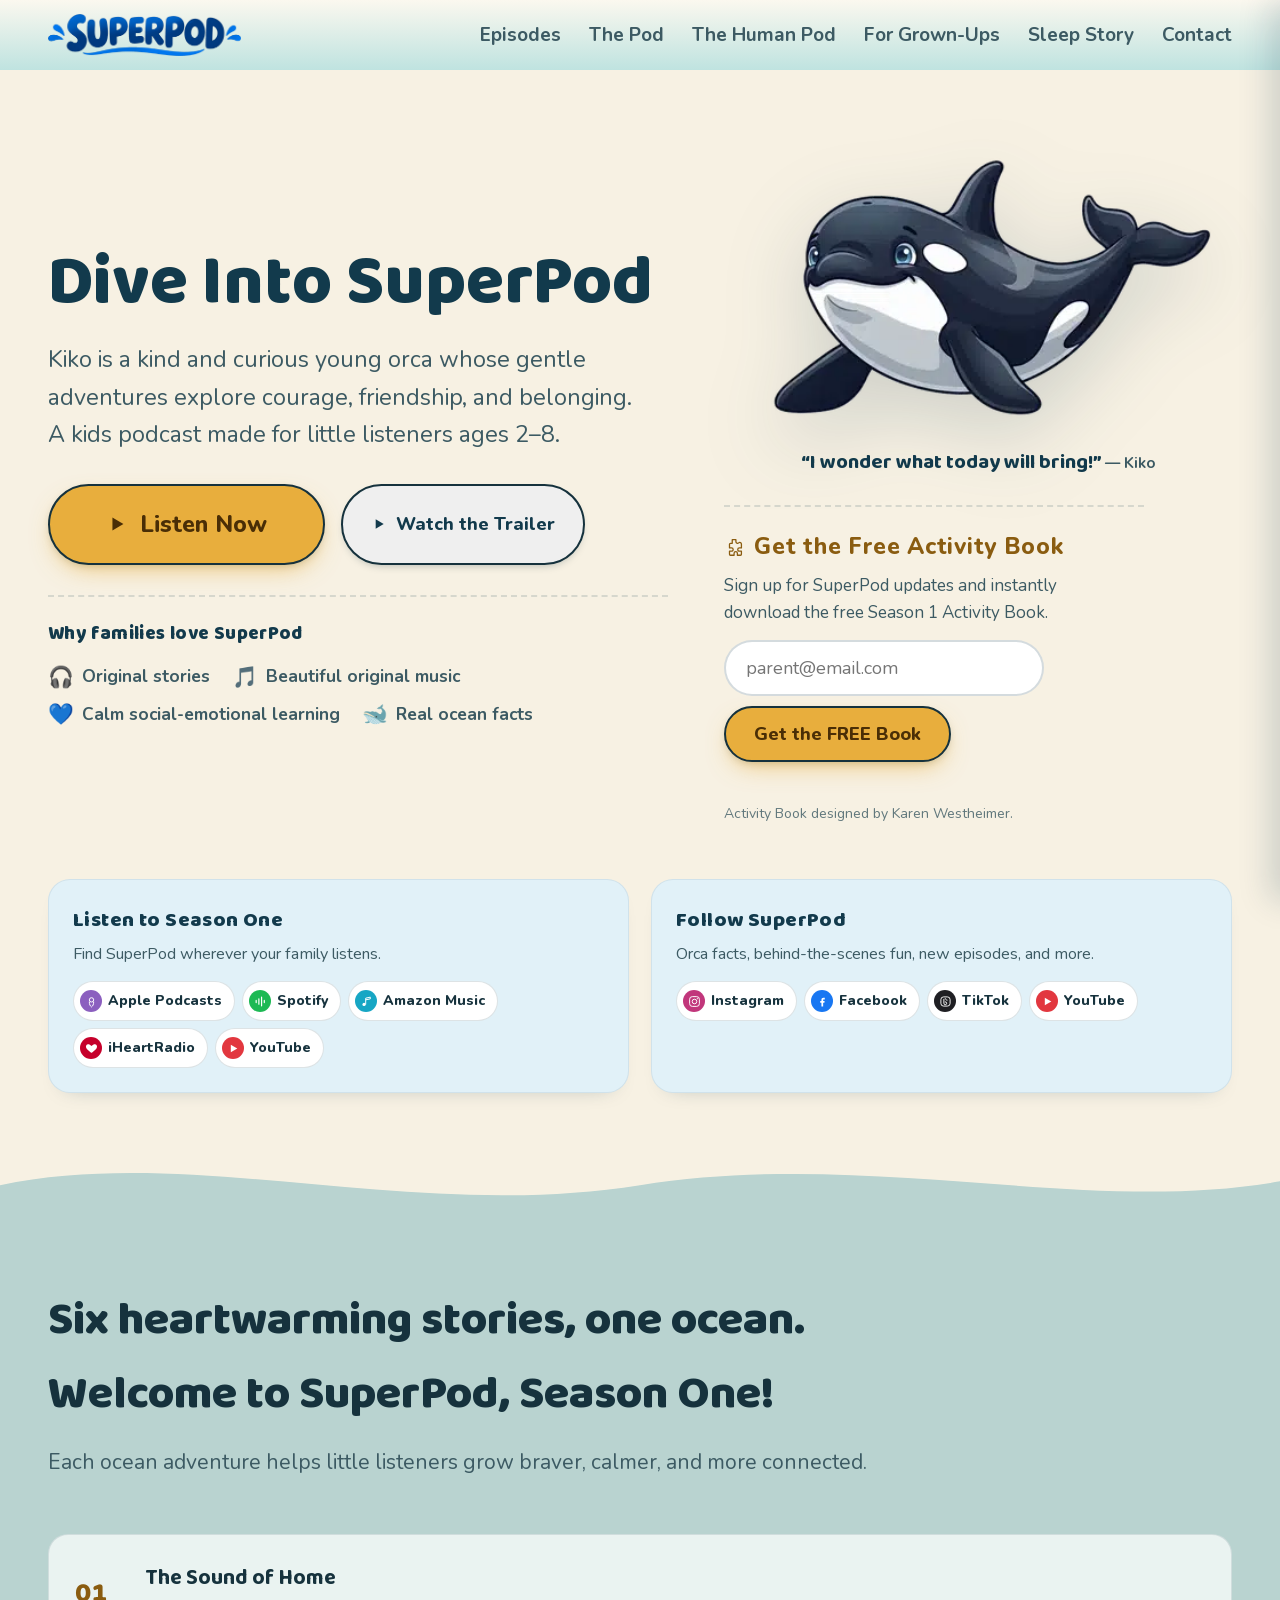
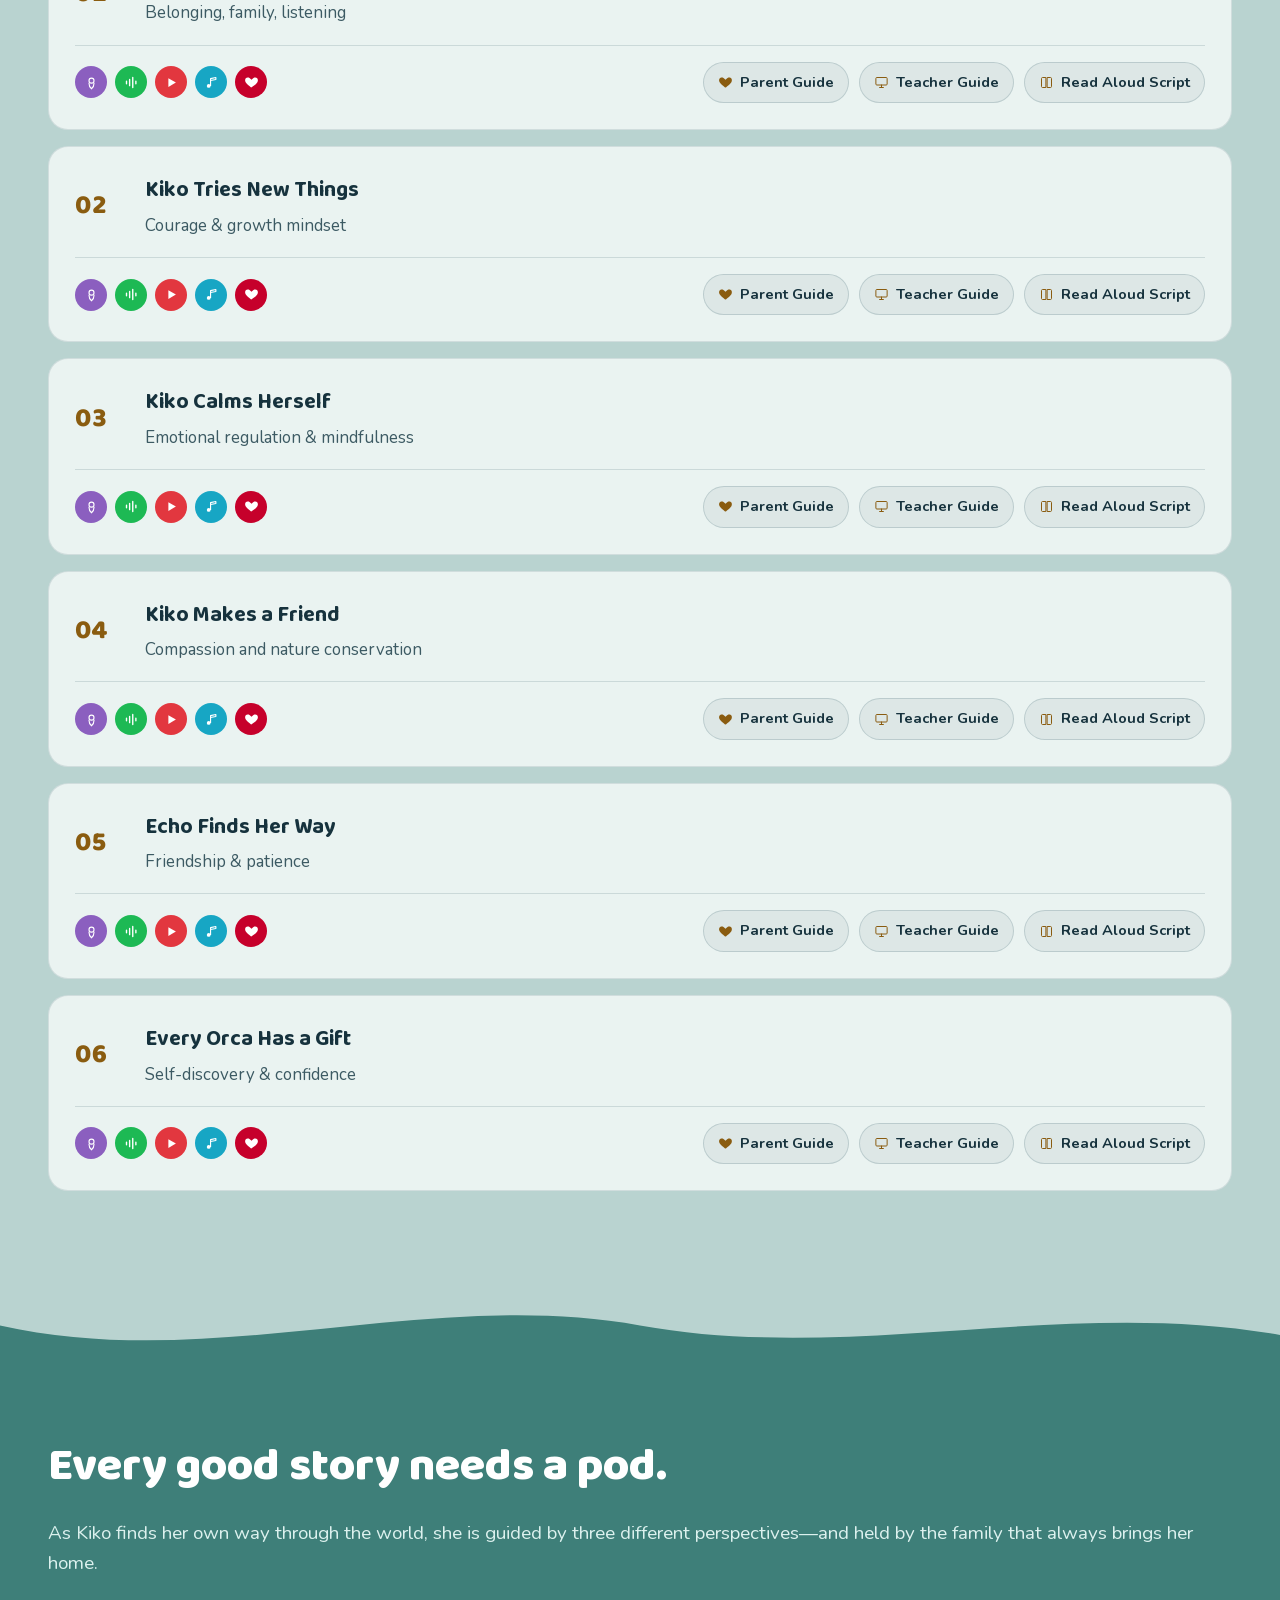
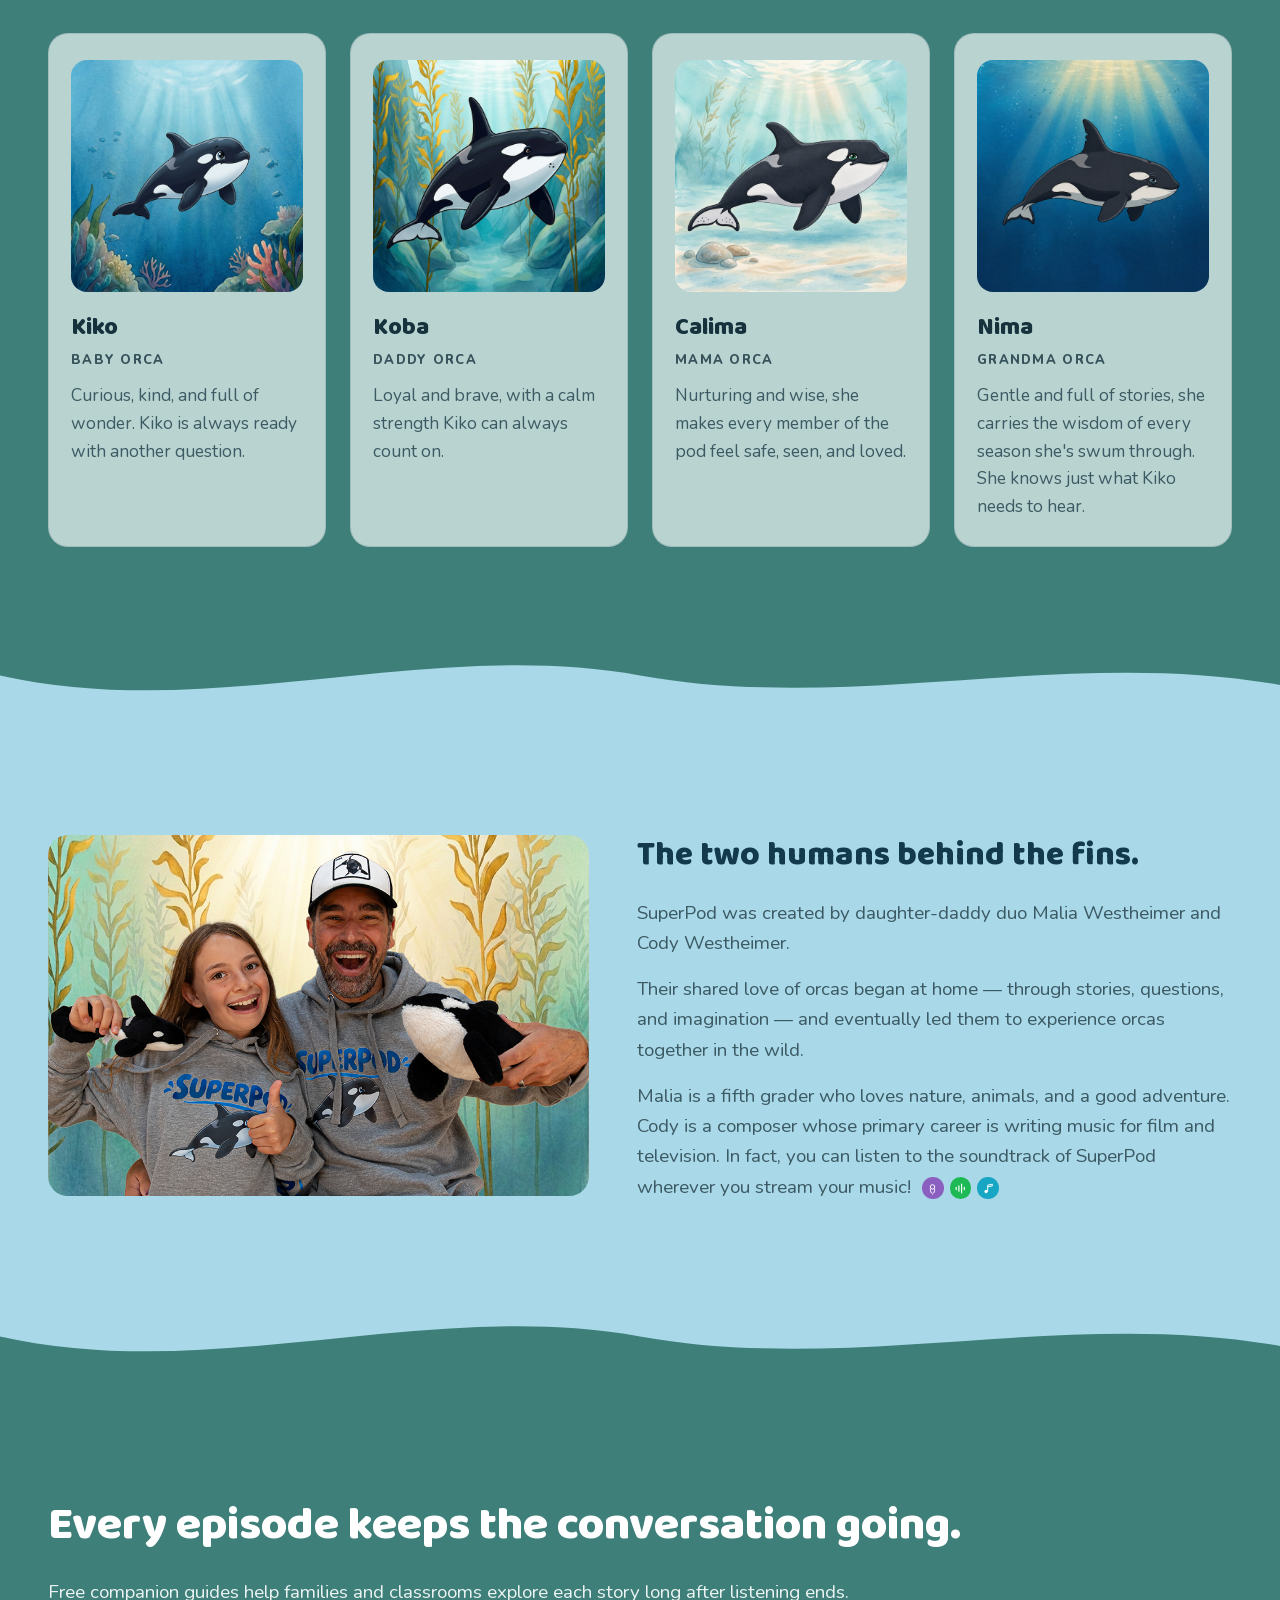
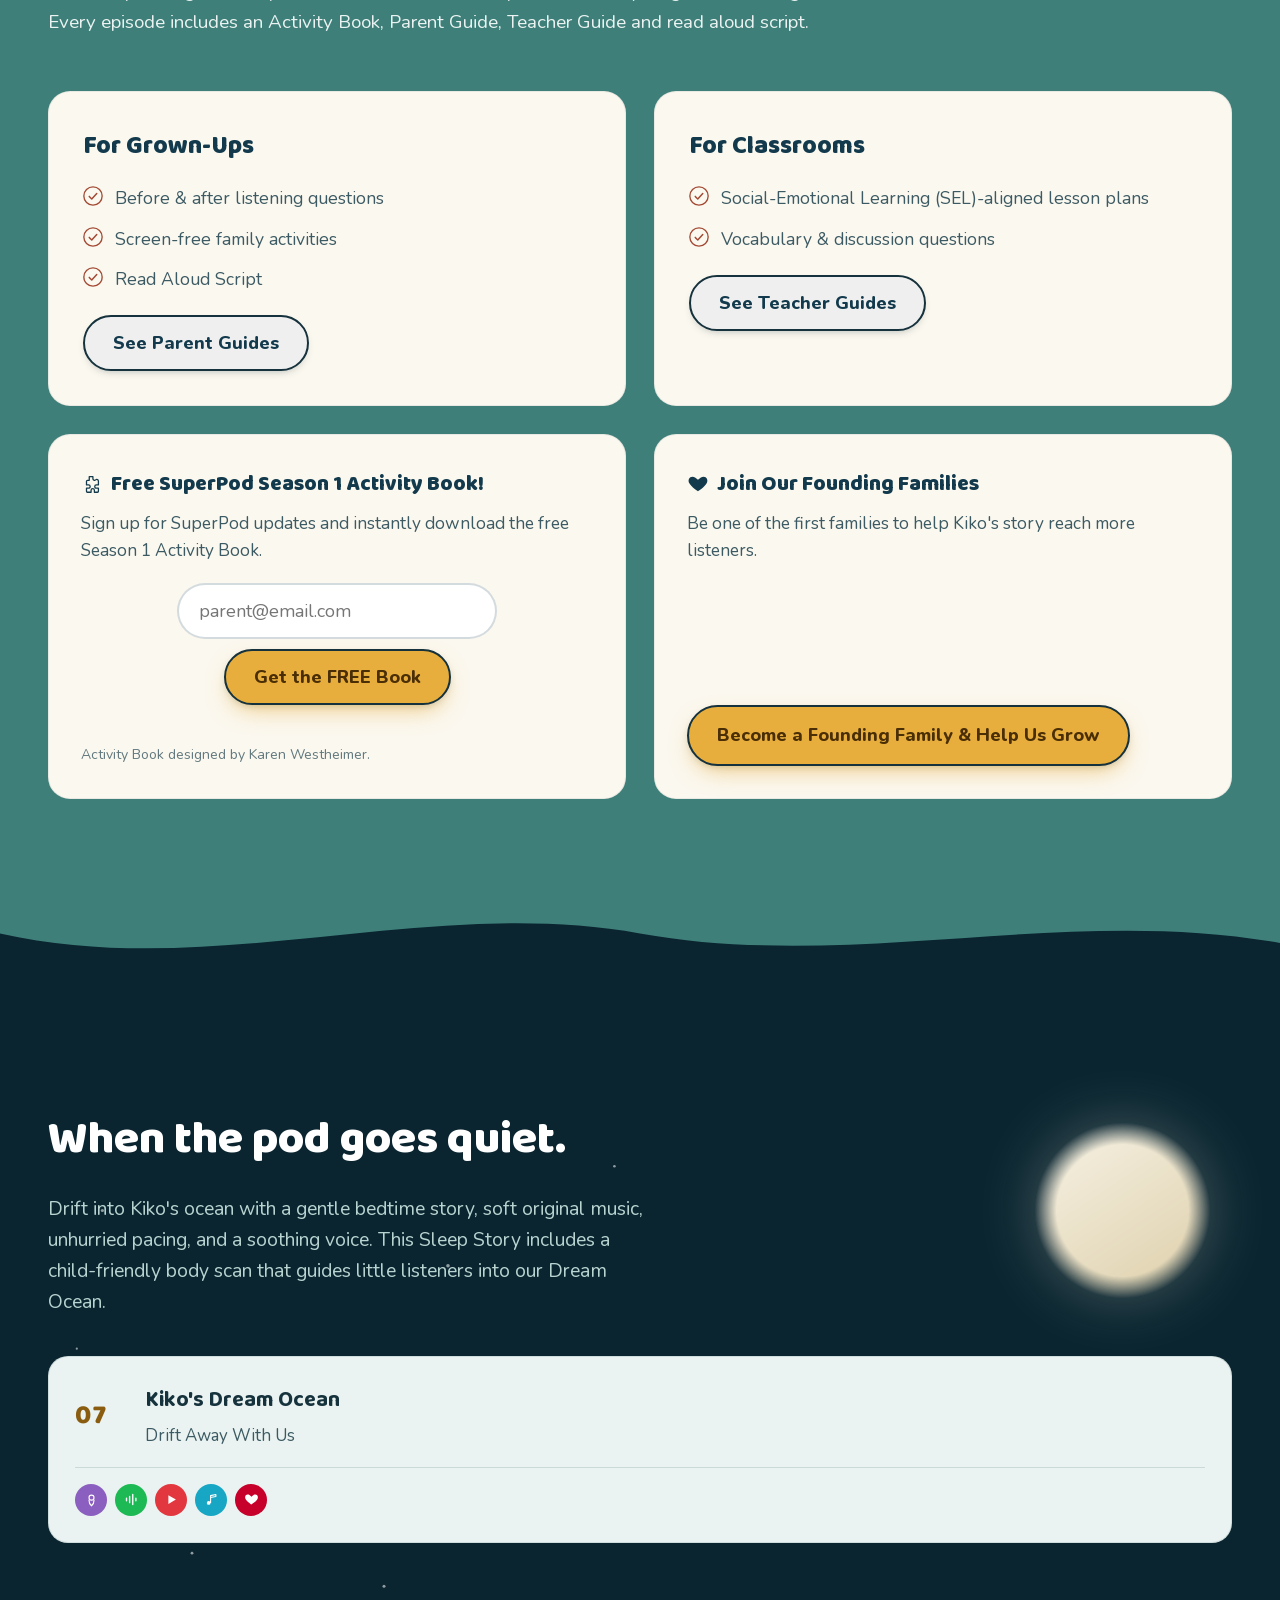
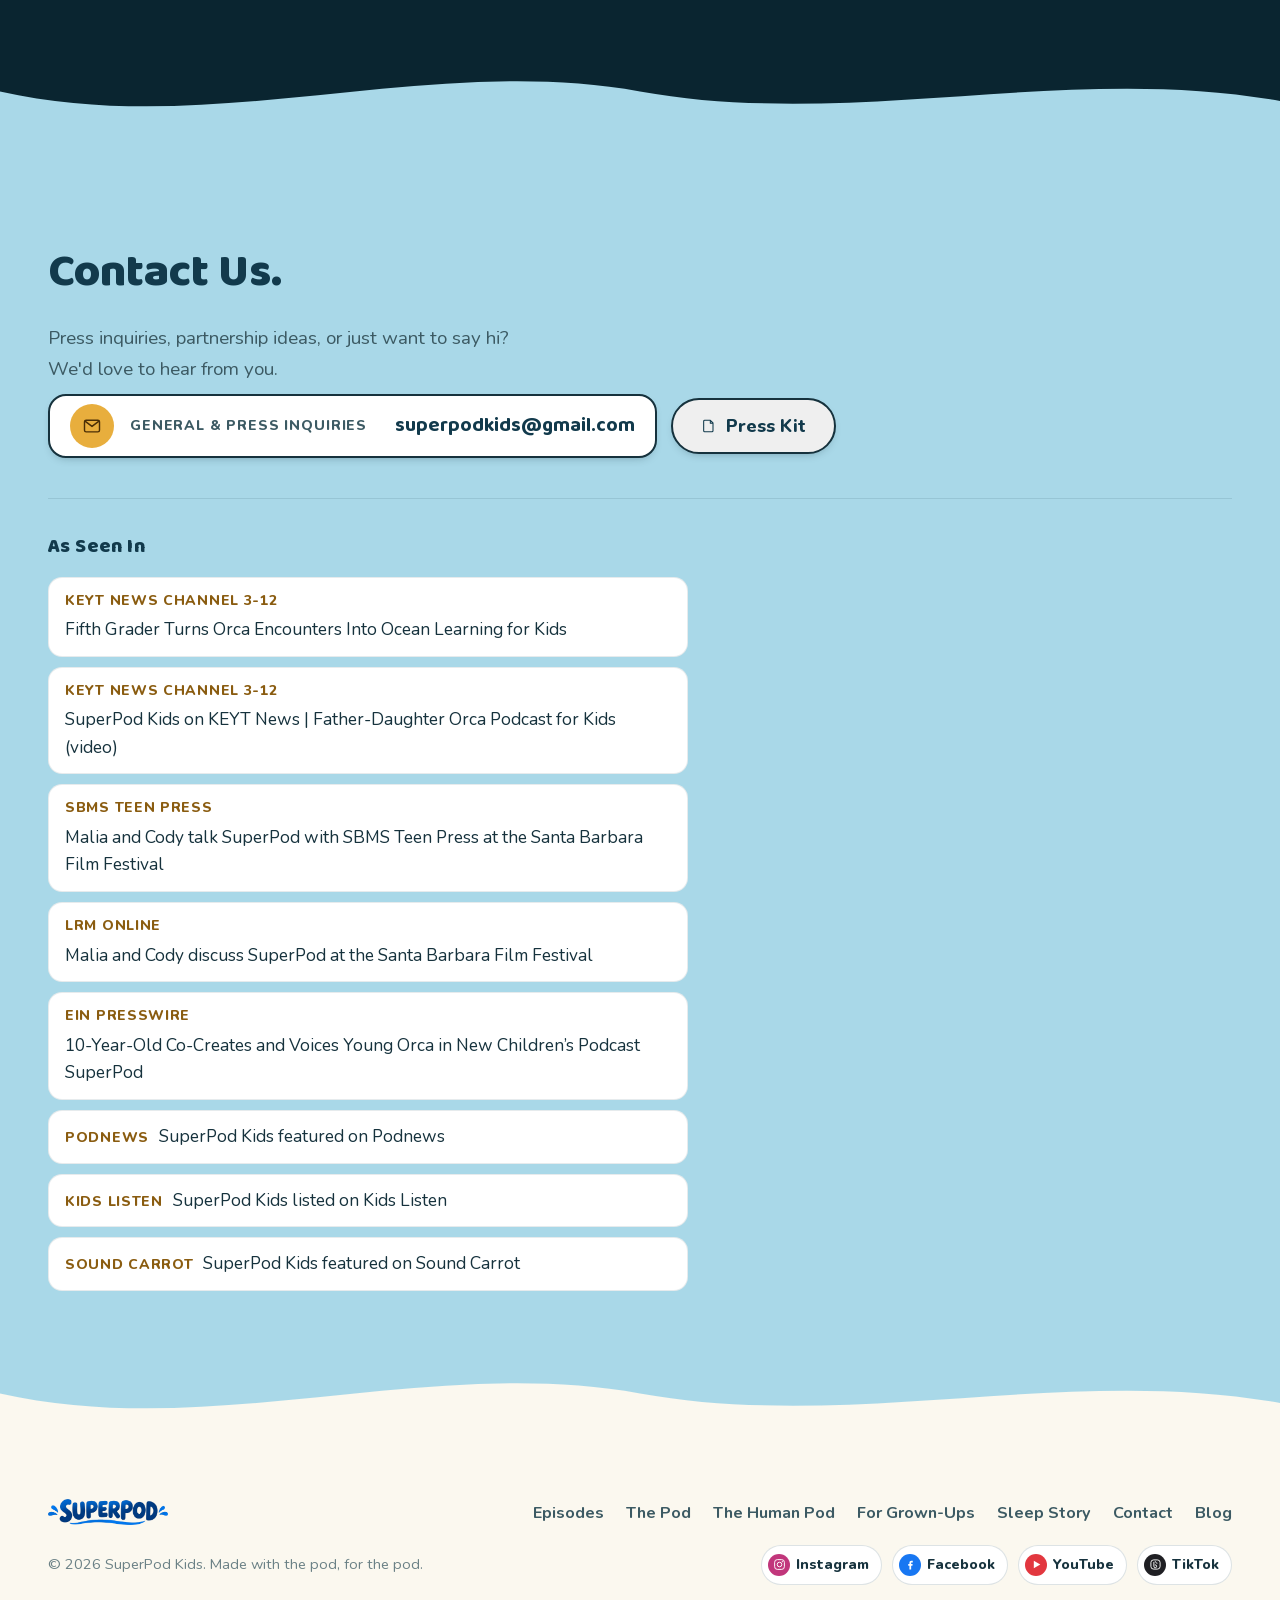
==== index.html @ cfce2b03 "Initial SuperPod website" ====
<!DOCTYPE html>
<html lang="en">
<head>
<!-- Google tag (gtag.js) -->
<script async src="https://www.googletagmanager.com/gtag/js?id=AW-18468530260"></script>
<script>
  window.dataLayer = window.dataLayer || [];
  function gtag(){dataLayer.push(arguments);}
  gtag('js', new Date());

  gtag('config', 'AW-18468530260');
</script>
<meta charset="UTF-8">
<meta name="viewport" content="width=device-width, initial-scale=1">
<title>SuperPod Kids: A Calm Orca Story Podcast for Kids</title>
<meta name="description" content="SuperPod Kids is a calm, curious kids podcast about Kiko the orca's ocean adventures in friendship and courage. Created by Malia and Cody Westheimer. Listen to Season One now.">
<link rel="canonical" href="https://superpodkids.com/">
<link rel="alternate" type="application/rss+xml" title="SuperPod Kids" href="https://rss.buzzsprout.com/2593605.rss">

<meta property="og:type" content="website">
<meta property="og:site_name" content="SuperPod Kids">
<meta property="og:title" content="SuperPod Kids: A Calm Orca Story Podcast for Kids">
<meta property="og:description" content="Join Kiko, a kind and curious young orca, on gentle story-time adventures about friendship, courage, and belonging. A kids podcast created by Malia and Cody Westheimer.">
<meta property="og:url" content="https://superpodkids.com/">
<meta property="og:image" content="https://superpodkids.com/assets/pod/hero-shot.png">
<meta property="og:image:width" content="1376">
<meta property="og:image:height" content="768">
<meta property="og:image:alt" content="Kiko the orca and her pod swimming together, from SuperPod Kids">

<meta name="twitter:card" content="summary_large_image">
<meta name="twitter:title" content="SuperPod Kids: A Calm Orca Story Podcast for Kids">
<meta name="twitter:description" content="Join Kiko, a kind and curious young orca, on gentle story-time adventures about friendship, courage, and belonging.">
<meta name="twitter:image" content="https://superpodkids.com/assets/pod/hero-shot.png">

<link rel="stylesheet" href="css/style.css">

<script type="application/ld+json">
{
  "@context": "https://schema.org",
  "@type": "PodcastSeries",
  "name": "SuperPod Kids",
  "url": "https://superpodkids.com/",
  "description": "SuperPod is a calm, curious story-time podcast for kids ages 2-8, following Kiko, a young orca, and her pod as they explore friendship, big feelings, and the wonders of the ocean.",
  "image": "https://superpodkids.com/assets/pod/hero-shot.png",
  "genre": ["Kids & Family", "Stories for Kids"],
  "inLanguage": "en",
  "webFeed": "https://rss.buzzsprout.com/2593605.rss",
  "author": [
    { "@type": "Person", "name": "Malia Westheimer" },
    { "@type": "Person", "name": "Cody Westheimer" }
  ],
  "publisher": {
    "@type": "Organization",
    "name": "SuperPod Kids",
    "url": "https://superpodkids.com/",
    "logo": "https://superpodkids.com/assets/brand/superpod-logo.png"
  },
  "sameAs": [
    "https://podcasts.apple.com/us/podcast/superpod-kids/id6798877660",
    "https://open.spotify.com/show/0342GcWwxsIphIWlOLMzD1",
    "https://music.amazon.com/podcasts/fcaa8967-5daf-4598-b0cb-c3a56c46f9f2/superpod-kids",
    "https://www.iheart.com/podcast/953-superpod-kids-340482207/",
    "https://www.youtube.com/@superpodkids",
    "https://www.instagram.com/superpodkids",
    "https://www.facebook.com/superpodkids",
    "https://www.tiktok.com/@superpodkids"
  ]
}
</script>
</head>
<body>

<svg width="0" height="0" style="position:absolute" aria-hidden="true">
  <defs>
    <symbol id="orca-mark" viewBox="0 0 64 64">
      <path d="M6 34c10 6 42 6 52 0-4 12-16 20-26 20S10 46 6 34Z" fill="currentColor"/>
      <path d="M30 8c3 8 3 16 0 22-6-2-10-8-9-15 .6-5 4.5-7.5 9-7Z" fill="currentColor"/>
    </symbol>
    <symbol id="check-shell" viewBox="0 0 24 24">
      <circle cx="12" cy="12" r="11" fill="none" stroke="currentColor" stroke-width="1.6"/>
      <path d="M7.5 12.5l3 3 6-6.5" fill="none" stroke="currentColor" stroke-width="1.8" stroke-linecap="round" stroke-linejoin="round"/>
    </symbol>
    <!-- platform glyphs are generic audio icons, not brand logos -->
    <symbol id="icon-podcast" viewBox="0 0 24 24">
      <circle cx="12" cy="9" r="4" fill="none" stroke="currentColor" stroke-width="1.8"/>
      <path d="M8 13c0 5 1.5 7 4 9 2.5-2 4-4 4-9" fill="none" stroke="currentColor" stroke-width="1.8" stroke-linecap="round"/>
    </symbol>
    <symbol id="icon-wave" viewBox="0 0 24 24">
      <path d="M4 14v-4M9 17v-10M14 20v-16M19 14v-4" fill="none" stroke="currentColor" stroke-width="2.2" stroke-linecap="round"/>
    </symbol>
    <symbol id="icon-play" viewBox="0 0 24 24">
      <path d="M7 5l12 7-12 7Z" fill="currentColor"/>
    </symbol>
    <symbol id="icon-note" viewBox="0 0 24 24">
      <circle cx="7.5" cy="17.5" r="3" fill="currentColor"/>
      <path d="M10.5 17.5V5.8L19 4v3.2l-8.5 1.7" fill="none" stroke="currentColor" stroke-width="1.8" stroke-linejoin="round"/>
    </symbol>
    <symbol id="icon-tiktok" viewBox="0 0 24 24">
      <rect x="3.5" y="3.5" width="17" height="17" rx="5" fill="none" stroke="currentColor" stroke-width="1.7"/>
      <path d="M9 8v7.2a2.6 2.6 0 1 0 2.6-2.6" fill="none" stroke="currentColor" stroke-width="1.7" stroke-linecap="round"/>
      <path d="M11.6 6.6c.3 1.7 1.6 2.9 3.2 3" fill="none" stroke="currentColor" stroke-width="1.7" stroke-linecap="round"/>
    </symbol>
    <symbol id="icon-heart" viewBox="0 0 24 24">
      <path d="M12 20s-7.2-4.6-9.6-9C.8 7.6 2.4 4 6 4c2 0 3.4 1 6 3.4C14.6 5 16 4 18 4c3.6 0 5.2 3.6 3.6 7-2.4 4.4-9.6 9-9.6 9Z" fill="currentColor"/>
    </symbol>
    <symbol id="icon-puzzle" viewBox="0 0 24 24">
      <path d="M9 4h4v2.2a1.8 1.8 0 0 0 3 1.3 1.8 1.8 0 0 1 3 1.3V13h-2.2a1.8 1.8 0 1 0 0 3.6H19v3.4a1 1 0 0 1-1 1h-3.4v-2.2a1.8 1.8 0 1 0-3.6 0V21H7a1 1 0 0 1-1-1v-3.4h2.2a1.8 1.8 0 1 0 0-3.6H6V9a1 1 0 0 1 1-1h2Z" fill="none" stroke="currentColor" stroke-width="1.4" stroke-linejoin="round"/>
    </symbol>
    <symbol id="icon-chalkboard" viewBox="0 0 24 24">
      <rect x="3" y="4" width="18" height="12" rx="1.5" fill="none" stroke="currentColor" stroke-width="1.6"/>
      <path d="M9 20h6M12 16v4" stroke="currentColor" stroke-width="1.6" stroke-linecap="round"/>
    </symbol>
    <symbol id="icon-chevron" viewBox="0 0 24 24">
      <path d="M6 9l6 6 6-6" fill="none" stroke="currentColor" stroke-width="2" stroke-linecap="round" stroke-linejoin="round"/>
    </symbol>
    <symbol id="icon-close" viewBox="0 0 24 24">
      <path d="M6 6l12 12M18 6L6 18" fill="none" stroke="currentColor" stroke-width="2.2" stroke-linecap="round"/>
    </symbol>
    <symbol id="icon-menu" viewBox="0 0 24 24">
      <path d="M4 7h16M4 12h16M4 17h16" fill="none" stroke="currentColor" stroke-width="2.2" stroke-linecap="round"/>
    </symbol>
    <symbol id="icon-pause" viewBox="0 0 24 24">
      <rect x="6" y="5" width="4" height="14" rx="1" fill="currentColor"/>
      <rect x="14" y="5" width="4" height="14" rx="1" fill="currentColor"/>
    </symbol>
    <!-- social glyphs are generic icons, not brand logo reproductions -->
    <symbol id="icon-instagram" viewBox="0 0 24 24">
      <rect x="3" y="3" width="18" height="18" rx="5" fill="none" stroke="currentColor" stroke-width="1.8"/>
      <circle cx="12" cy="12" r="4.2" fill="none" stroke="currentColor" stroke-width="1.8"/>
      <circle cx="17.2" cy="6.8" r="1.1" fill="currentColor"/>
    </symbol>
    <symbol id="icon-facebook" viewBox="0 0 24 24">
      <path d="M14 8.5h2.2V5.3h-2.4c-2.4 0-3.8 1.5-3.8 3.9v2.1H7.8v3.2H10V21h3.2v-6.5h2.3l.4-3.2h-2.7V9.4c0-.7.3-.9 1-.9Z" fill="currentColor"/>
    </symbol>
    <symbol id="icon-mail" viewBox="0 0 24 24">
      <rect x="3" y="5" width="18" height="14" rx="2" fill="none" stroke="currentColor" stroke-width="1.7"/>
      <path d="M4 6.5l8 6 8-6" fill="none" stroke="currentColor" stroke-width="1.7" stroke-linecap="round" stroke-linejoin="round"/>
    </symbol>
    <symbol id="icon-file" viewBox="0 0 24 24">
      <path d="M6 3.5h8l4 4V19a1.5 1.5 0 0 1-1.5 1.5h-11A1.5 1.5 0 0 1 4 19V5A1.5 1.5 0 0 1 6 3.5Z" fill="none" stroke="currentColor" stroke-width="1.6" stroke-linejoin="round"/>
      <path d="M14 3.5V8h4" fill="none" stroke="currentColor" stroke-width="1.6" stroke-linejoin="round"/>
    </symbol>
    <symbol id="icon-book" viewBox="0 0 24 24">
      <path d="M4 5.5C4 4.7 4.7 4 5.5 4H11v16H5.5c-.8 0-1.5-.7-1.5-1.5Z" fill="none" stroke="currentColor" stroke-width="1.6" stroke-linejoin="round"/>
      <path d="M20 5.5c0-.8-.7-1.5-1.5-1.5H13v16h5.5c.8 0 1.5-.7 1.5-1.5Z" fill="none" stroke="currentColor" stroke-width="1.6" stroke-linejoin="round"/>
    </symbol>
  </defs>
</svg>

<header class="nav" id="siteNav">
  <a class="nav-brand" href="#top">
    <img class="nav-logo" src="assets/brand/superpod-logo.png" alt="SuperPod">
  </a>
  <ul class="nav-links">
    <li><a href="#episodes">Episodes</a></li>
    <li><a href="#pod">The Pod</a></li>
    <li><a href="#humans">The Human Pod</a></li>
    <li><a href="#grownups">For Grown-Ups</a></li>
    <li><a href="#sleep">Sleep Story</a></li>
    <li><a href="#press">Contact</a></li>
  </ul>
  <button type="button" class="nav-toggle" id="navToggle" aria-label="Open menu" aria-expanded="false" aria-controls="mobileMenu">
    <svg viewBox="0 0 24 24"><use href="#icon-menu"/></svg>
  </button>
</header>

<div class="mobile-menu-backdrop" id="mobileMenuBackdrop"></div>
<div class="mobile-menu" id="mobileMenu" aria-hidden="true">
  <button type="button" class="mobile-menu-close" id="mobileMenuClose" aria-label="Close menu">
    <svg viewBox="0 0 24 24"><use href="#icon-close"/></svg>
  </button>
  <nav class="mobile-menu-links">
    <a href="#episodes">Episodes</a>
    <a href="#pod">The Pod</a>
    <a href="#humans">The Human Pod</a>
    <a href="#grownups">For Grown-Ups</a>
    <a href="#sleep">Sleep Story</a>
    <a href="#press">Contact</a>
  </nav>
</div>

<main id="top">
  <!-- ============ HERO ============ -->
  <section class="hero">
    <div class="wrap hero-inner">
      <div class="hero-copy">
        <h1>Dive Into SuperPod</h1>
        <p class="lede">Kiko is a kind and curious young orca whose gentle adventures explore courage, friendship, and belonging. <br>A kids podcast made for little listeners ages 2&ndash;8.</p>
        <div class="hero-ctas">
          <a class="btn btn-primary btn-listen" href="#ep-1" data-play-ep1>
            <svg class="btn-icon" viewBox="0 0 24 24" aria-hidden="true"><use href="#icon-play"/></svg>
            Listen Now
          </a>
          <button type="button" class="btn btn-outline-dark" data-open-trailer data-yt-id="o3b01J_x1_M">
            <svg class="btn-icon" viewBox="0 0 24 24"><use href="#icon-play"/></svg>
            Watch the Trailer
          </button>
        </div>

        <div class="hero-features">
          <h2 class="hero-features-title">Why families love SuperPod</h2>
          <ul class="hero-features-list">
            <li><span class="hero-feature-icon" aria-hidden="true">&#127911;</span>Original stories</li>
            <li><span class="hero-feature-icon" aria-hidden="true">&#127925;</span>Beautiful original music</li>
            <li><span class="hero-feature-icon" aria-hidden="true">&#128153;</span>Calm social-emotional learning</li>
            <li><span class="hero-feature-icon" aria-hidden="true">&#128011;</span>Real ocean facts</li>
          </ul>
        </div>
      </div>
      <div class="hero-art">
        <img
          src="assets/young-orca-loop-transparent-small.webp"
          alt="Kiko the young orca"
          class="kiko-animation"
        />
        <p class="hero-quote">&ldquo;I wonder what today will bring!&rdquo; <span>&mdash; Kiko</span></p>

        <div class="hero-signup">
          <p class="hero-signup-label"><svg class="hero-signup-icon" viewBox="0 0 24 24" aria-hidden="true"><use href="#icon-puzzle"/></svg>Get the Free Activity Book</p>
          <p class="hero-signup-sub">Sign up for SuperPod updates and instantly download the free Season 1 Activity Book.</p>
          <form class="signup-form" id="kitSignupForm" data-download-url="downloads/SuperPod-Season-1-Activity-Book.pdf" data-download-name="SuperPod Season 1 Activity Book.pdf">
            <label for="email-hero" style="position:absolute;width:1px;height:1px;overflow:hidden;clip:rect(0 0 0 0);">Email address</label>
            <input id="email-hero" name="email" type="email" placeholder="parent@email.com" required>
            <button class="btn btn-primary" type="submit">Get the FREE Book</button>
          </form>
          <p class="signup-status" aria-live="polite"></p>
          <p class="signup-credit">Activity Book designed by Karen Westheimer.</p>
        </div>
      </div>
    </div>

    <div class="wrap hero-listen-follow" id="listen">
      <div class="listen-follow-grid">
        <div class="listen-card reveal">
          <h2 class="listen-card-title">Listen to Season One</h2>
          <p class="listen-card-sub">Find SuperPod wherever your family listens.</p>
          <div class="platform-panel">
            <a class="platform-badge" href="https://podcasts.apple.com/us/podcast/superpod-kids/id6798877660" target="_blank" rel="noopener noreferrer" style="--pf:var(--pf-apple)" aria-label="Listen to SuperPod on Apple Podcasts (opens in a new tab)">
              <span class="pf-icon"><svg viewBox="0 0 24 24" aria-hidden="true"><use href="#icon-podcast"/></svg></span>
              Apple Podcasts
            </a>
            <a class="platform-badge" href="https://open.spotify.com/show/0342GcWwxsIphIWlOLMzD1" target="_blank" rel="noopener noreferrer" style="--pf:var(--pf-spotify)" aria-label="Listen to SuperPod on Spotify (opens in a new tab)">
              <span class="pf-icon"><svg viewBox="0 0 24 24" aria-hidden="true"><use href="#icon-wave"/></svg></span>
              Spotify
            </a>
            <a class="platform-badge" href="https://music.amazon.com/podcasts/fcaa8967-5daf-4598-b0cb-c3a56c46f9f2/superpod-kids" target="_blank" rel="noopener noreferrer" style="--pf:var(--pf-amazon)" aria-label="Listen to SuperPod on Amazon Music (opens in a new tab)">
              <span class="pf-icon"><svg viewBox="0 0 24 24" aria-hidden="true"><use href="#icon-note"/></svg></span>
              Amazon Music
            </a>
            <a class="platform-badge" href="https://www.iheart.com/podcast/953-superpod-kids-340482207/" target="_blank" rel="noopener noreferrer" style="--pf:var(--pf-iheart)" aria-label="Listen to SuperPod on iHeartRadio (opens in a new tab)">
              <span class="pf-icon"><svg viewBox="0 0 24 24" aria-hidden="true"><use href="#icon-heart"/></svg></span>
              iHeartRadio
            </a>
            <a class="platform-badge" href="https://www.youtube.com/@superpodkids" target="_blank" rel="noopener noreferrer" style="--pf:var(--pf-youtube)" aria-label="Listen to SuperPod episodes on YouTube (opens in a new tab)">
              <span class="pf-icon"><svg viewBox="0 0 24 24" aria-hidden="true"><use href="#icon-play"/></svg></span>
              YouTube
            </a>
          </div>
        </div>

        <div class="listen-card reveal">
          <h2 class="listen-card-title">Follow SuperPod</h2>
          <p class="listen-card-sub">Orca facts, behind-the-scenes fun, new episodes, and more.</p>
          <div class="platform-panel">
            <a class="platform-badge" href="https://www.instagram.com/superpodkids" target="_blank" rel="noopener noreferrer" style="--pf:var(--soc-instagram)" aria-label="Follow SuperPod on Instagram (opens in a new tab)">
              <span class="pf-icon"><svg viewBox="0 0 24 24" aria-hidden="true"><use href="#icon-instagram"/></svg></span>
              Instagram
            </a>
            <a class="platform-badge" href="https://www.facebook.com/superpodkids" target="_blank" rel="noopener noreferrer" style="--pf:var(--soc-facebook)" aria-label="Follow SuperPod on Facebook (opens in a new tab)">
              <span class="pf-icon"><svg viewBox="0 0 24 24" aria-hidden="true"><use href="#icon-facebook"/></svg></span>
              Facebook
            </a>
            <a class="platform-badge" href="https://www.tiktok.com/@superpodkids" target="_blank" rel="noopener noreferrer" style="--pf:var(--soc-tiktok)" aria-label="Follow SuperPod on TikTok (opens in a new tab)">
              <span class="pf-icon"><svg viewBox="0 0 24 24" aria-hidden="true"><use href="#icon-tiktok"/></svg></span>
              TikTok
            </a>
            <a class="platform-badge" href="https://www.youtube.com/@superpodkids" target="_blank" rel="noopener noreferrer" style="--pf:var(--soc-youtube)" aria-label="Watch SuperPod on YouTube (opens in a new tab)">
              <span class="pf-icon"><svg viewBox="0 0 24 24" aria-hidden="true"><use href="#icon-play"/></svg></span>
              YouTube
            </a>
          </div>
        </div>
      </div>
    </div>

    <div class="wave-divider">
      <svg viewBox="0 0 1440 100" preserveAspectRatio="none">
        <path d="M0,46 C220,4 460,84 720,46 C980,8 1220,78 1440,42 L1440,100 L0,100 Z" fill="#B9D3D0"/>
      </svg>
    </div>
  </section>

  <!-- ============ SEASON ONE ============ -->
  <section class="band-season" id="episodes">
    <div class="wrap">
      <div class="band-head reveal">
        <h2>Six heartwarming stories, one ocean. Welcome to SuperPod, Season One!</h2>
        <p class="band-sub">Each ocean adventure helps little listeners grow braver, calmer, and more connected.</p>
      </div>
      <div class="ep-list">
        <article class="ep-card reveal" id="ep-1">
          <div class="ep-head">
            <span class="ep-num">01</span>
            <div><div class="ep-title">The Sound of Home</div><div class="ep-theme">Belonging, family, listening</div></div>
          </div>

          <div class="ep-player ep-player-embed">
            <!-- When adding embeds for episodes 2-6, use this same pattern:
                 https://www.buzzsprout.com/2593605/episodes/{EPISODE_ID}.js
                 (podcast id 2593605 stays the same, only the episode id
                 changes) - each episode's ID is in its Buzzsprout URL, e.g.
                 buzzsprout.com/2593605/episodes/19708795-the-sound-of-home.
                 Give each one a unique container id (buzzsprout-player-2,
                 -3, etc.), or duplicate ids will break every player after
                 the first. Do NOT use the bare .../2593605.js form - that's
                 the podcast-wide widget and lists recent episodes together. -->
            <div id='buzzsprout-player-19708795'></div><script type='text/javascript' charset='utf-8' src='https://www.buzzsprout.com/2593605/episodes/19708795.js?container_id=buzzsprout-player-19708795&player=small'></script>
          </div>

          <div class="ep-actions">
            <div class="ep-listen-row">
              <div class="ep-listen-panel">
                <div class="ep-platforms">
                <a class="pf-btn" style="--pf:var(--pf-apple)" href="https://podcasts.apple.com/us/podcast/superpod-kids/id6798877660" target="_blank" rel="noopener noreferrer" title="Apple Podcasts" aria-label="Listen to this episode on Apple Podcasts (opens in a new tab)"><svg viewBox="0 0 24 24"><use href="#icon-podcast"/></svg></a>
                <a class="pf-btn" style="--pf:var(--pf-spotify)" href="https://open.spotify.com/show/0342GcWwxsIphIWlOLMzD1" target="_blank" rel="noopener noreferrer" title="Spotify" aria-label="Listen to this episode on Spotify (opens in a new tab)"><svg viewBox="0 0 24 24"><use href="#icon-wave"/></svg></a>
                <a class="pf-btn" style="--pf:var(--pf-youtube)" href="https://www.youtube.com/@superpodkids" target="_blank" rel="noopener noreferrer" title="YouTube" aria-label="Listen to this episode on YouTube (opens in a new tab)"><svg viewBox="0 0 24 24"><use href="#icon-play"/></svg></a>
                <a class="pf-btn" style="--pf:var(--pf-amazon)" href="https://music.amazon.com/podcasts/fcaa8967-5daf-4598-b0cb-c3a56c46f9f2/superpod-kids" target="_blank" rel="noopener noreferrer" title="Amazon Music" aria-label="Listen to this episode on Amazon Music (opens in a new tab)"><svg viewBox="0 0 24 24"><use href="#icon-note"/></svg></a>
                <a class="pf-btn" style="--pf:var(--pf-iheart)" href="https://www.iheart.com/podcast/953-superpod-kids-340482207/" target="_blank" rel="noopener noreferrer" title="iHeartRadio" aria-label="Listen to this episode on iHeartRadio (opens in a new tab)"><svg viewBox="0 0 24 24"><use href="#icon-heart"/></svg></a>
                </div>
                <div class="ep-resources-panel">
                <a class="res-pill" href="downloads/S1E1/SuperPod S1E1 Parent Guide.pdf"><svg viewBox="0 0 24 24"><use href="#icon-heart"/></svg>Parent Guide</a>
                <a class="res-pill" href="downloads/S1E1/SuperPod S1E1 Teacher Guide.pdf"><svg viewBox="0 0 24 24"><use href="#icon-chalkboard"/></svg>Teacher Guide</a>
                <a class="res-pill" href="downloads/S1E1/SuperPod S1E1 Read Aloud.pdf"><svg viewBox="0 0 24 24"><use href="#icon-book"/></svg>Read Aloud Script</a>
                </div>
              </div>
            </div>
          </div>
        </article>

        <article class="ep-card reveal" id="ep-2">
          <div class="ep-head">
            <span class="ep-num">02</span>
            <div><div class="ep-title">Kiko Tries New Things</div><div class="ep-theme">Courage &amp; growth mindset</div></div>
          </div>

          <div class="ep-player ep-player-embed">
            <div id='buzzsprout-player-19708494'></div><script type='text/javascript' charset='utf-8' src='https://www.buzzsprout.com/2593605/episodes/19708494.js?container_id=buzzsprout-player-19708494&player=small'></script>
          </div>

          <div class="ep-actions">
            <div class="ep-listen-row">
              <div class="ep-listen-panel">
                <div class="ep-platforms">
                <a class="pf-btn" style="--pf:var(--pf-apple)" href="https://podcasts.apple.com/us/podcast/superpod-kids/id6798877660" target="_blank" rel="noopener noreferrer" title="Apple Podcasts" aria-label="Listen to this episode on Apple Podcasts (opens in a new tab)"><svg viewBox="0 0 24 24"><use href="#icon-podcast"/></svg></a>
                <a class="pf-btn" style="--pf:var(--pf-spotify)" href="https://open.spotify.com/show/0342GcWwxsIphIWlOLMzD1" target="_blank" rel="noopener noreferrer" title="Spotify" aria-label="Listen to this episode on Spotify (opens in a new tab)"><svg viewBox="0 0 24 24"><use href="#icon-wave"/></svg></a>
                <a class="pf-btn" style="--pf:var(--pf-youtube)" href="https://www.youtube.com/@superpodkids" target="_blank" rel="noopener noreferrer" title="YouTube" aria-label="Listen to this episode on YouTube (opens in a new tab)"><svg viewBox="0 0 24 24"><use href="#icon-play"/></svg></a>
                <a class="pf-btn" style="--pf:var(--pf-amazon)" href="https://music.amazon.com/podcasts/fcaa8967-5daf-4598-b0cb-c3a56c46f9f2/superpod-kids" target="_blank" rel="noopener noreferrer" title="Amazon Music" aria-label="Listen to this episode on Amazon Music (opens in a new tab)"><svg viewBox="0 0 24 24"><use href="#icon-note"/></svg></a>
                <a class="pf-btn" style="--pf:var(--pf-iheart)" href="https://www.iheart.com/podcast/953-superpod-kids-340482207/" target="_blank" rel="noopener noreferrer" title="iHeartRadio" aria-label="Listen to this episode on iHeartRadio (opens in a new tab)"><svg viewBox="0 0 24 24"><use href="#icon-heart"/></svg></a>
                </div>
                <div class="ep-resources-panel">
                <a class="res-pill" href="downloads/S1E2/SuperPod S1E2 Parent Guide.pdf"><svg viewBox="0 0 24 24"><use href="#icon-heart"/></svg>Parent Guide</a>
                <a class="res-pill" href="downloads/S1E2/SuperPod S1E2 Teacher Guide.pdf"><svg viewBox="0 0 24 24"><use href="#icon-chalkboard"/></svg>Teacher Guide</a>
                <a class="res-pill" href="downloads/S1E2/SuperPod S1E2 Read Aloud.pdf"><svg viewBox="0 0 24 24"><use href="#icon-book"/></svg>Read Aloud Script</a>
                </div>
              </div>
            </div>
          </div>
        </article>

        <article class="ep-card reveal" id="ep-3">
          <div class="ep-head">
            <span class="ep-num">03</span>
            <div><div class="ep-title">Kiko Calms Herself</div><div class="ep-theme">Emotional regulation &amp; mindfulness</div></div>
          </div>

          <div class="ep-player ep-player-embed">
            <div id='buzzsprout-player-19707497'></div><script type='text/javascript' charset='utf-8' src='https://www.buzzsprout.com/2593605/episodes/19707497.js?container_id=buzzsprout-player-19707497&player=small'></script>
          </div>

          <div class="ep-actions">
            <div class="ep-listen-row">
              <div class="ep-listen-panel">
                <div class="ep-platforms">
                <a class="pf-btn" style="--pf:var(--pf-apple)" href="https://podcasts.apple.com/us/podcast/superpod-kids/id6798877660" target="_blank" rel="noopener noreferrer" title="Apple Podcasts" aria-label="Listen to this episode on Apple Podcasts (opens in a new tab)"><svg viewBox="0 0 24 24"><use href="#icon-podcast"/></svg></a>
                <a class="pf-btn" style="--pf:var(--pf-spotify)" href="https://open.spotify.com/show/0342GcWwxsIphIWlOLMzD1" target="_blank" rel="noopener noreferrer" title="Spotify" aria-label="Listen to this episode on Spotify (opens in a new tab)"><svg viewBox="0 0 24 24"><use href="#icon-wave"/></svg></a>
                <a class="pf-btn" style="--pf:var(--pf-youtube)" href="https://www.youtube.com/@superpodkids" target="_blank" rel="noopener noreferrer" title="YouTube" aria-label="Listen to this episode on YouTube (opens in a new tab)"><svg viewBox="0 0 24 24"><use href="#icon-play"/></svg></a>
                <a class="pf-btn" style="--pf:var(--pf-amazon)" href="https://music.amazon.com/podcasts/fcaa8967-5daf-4598-b0cb-c3a56c46f9f2/superpod-kids" target="_blank" rel="noopener noreferrer" title="Amazon Music" aria-label="Listen to this episode on Amazon Music (opens in a new tab)"><svg viewBox="0 0 24 24"><use href="#icon-note"/></svg></a>
                <a class="pf-btn" style="--pf:var(--pf-iheart)" href="https://www.iheart.com/podcast/953-superpod-kids-340482207/" target="_blank" rel="noopener noreferrer" title="iHeartRadio" aria-label="Listen to this episode on iHeartRadio (opens in a new tab)"><svg viewBox="0 0 24 24"><use href="#icon-heart"/></svg></a>
                </div>
                <div class="ep-resources-panel">
                <a class="res-pill" href="downloads/S1E3/SuperPod S1E3 Parent Guide.pdf"><svg viewBox="0 0 24 24"><use href="#icon-heart"/></svg>Parent Guide</a>
                <a class="res-pill" href="downloads/S1E3/SuperPod S1E3 Teacher Guide.pdf"><svg viewBox="0 0 24 24"><use href="#icon-chalkboard"/></svg>Teacher Guide</a>
                <a class="res-pill" href="downloads/S1E3/SuperPod S1E3 Read Aloud.pdf"><svg viewBox="0 0 24 24"><use href="#icon-book"/></svg>Read Aloud Script</a>
                </div>
              </div>
            </div>
          </div>
        </article>

        <article class="ep-card reveal" id="ep-4">
          <div class="ep-head">
            <span class="ep-num">04</span>
            <div><div class="ep-title">Kiko Makes a Friend</div><div class="ep-theme">Compassion and nature conservation</div></div>
          </div>

          <div class="ep-player ep-player-embed">
            <div id='buzzsprout-player-19708555'></div><script type='text/javascript' charset='utf-8' src='https://www.buzzsprout.com/2593605/episodes/19708555.js?container_id=buzzsprout-player-19708555&player=small'></script>
          </div>

          <div class="ep-actions">
            <div class="ep-listen-row">
              <div class="ep-listen-panel">
                <div class="ep-platforms">
                <a class="pf-btn" style="--pf:var(--pf-apple)" href="https://podcasts.apple.com/us/podcast/superpod-kids/id6798877660" target="_blank" rel="noopener noreferrer" title="Apple Podcasts" aria-label="Listen to this episode on Apple Podcasts (opens in a new tab)"><svg viewBox="0 0 24 24"><use href="#icon-podcast"/></svg></a>
                <a class="pf-btn" style="--pf:var(--pf-spotify)" href="https://open.spotify.com/show/0342GcWwxsIphIWlOLMzD1" target="_blank" rel="noopener noreferrer" title="Spotify" aria-label="Listen to this episode on Spotify (opens in a new tab)"><svg viewBox="0 0 24 24"><use href="#icon-wave"/></svg></a>
                <a class="pf-btn" style="--pf:var(--pf-youtube)" href="https://www.youtube.com/@superpodkids" target="_blank" rel="noopener noreferrer" title="YouTube" aria-label="Listen to this episode on YouTube (opens in a new tab)"><svg viewBox="0 0 24 24"><use href="#icon-play"/></svg></a>
                <a class="pf-btn" style="--pf:var(--pf-amazon)" href="https://music.amazon.com/podcasts/fcaa8967-5daf-4598-b0cb-c3a56c46f9f2/superpod-kids" target="_blank" rel="noopener noreferrer" title="Amazon Music" aria-label="Listen to this episode on Amazon Music (opens in a new tab)"><svg viewBox="0 0 24 24"><use href="#icon-note"/></svg></a>
                <a class="pf-btn" style="--pf:var(--pf-iheart)" href="https://www.iheart.com/podcast/953-superpod-kids-340482207/" target="_blank" rel="noopener noreferrer" title="iHeartRadio" aria-label="Listen to this episode on iHeartRadio (opens in a new tab)"><svg viewBox="0 0 24 24"><use href="#icon-heart"/></svg></a>
                </div>
                <div class="ep-resources-panel">
                <a class="res-pill" href="downloads/S1E4/SuperPod S1E4 Parent Guide.pdf"><svg viewBox="0 0 24 24"><use href="#icon-heart"/></svg>Parent Guide</a>
                <a class="res-pill" href="downloads/S1E4/SuperPod S1E4 Teacher Guide.pdf"><svg viewBox="0 0 24 24"><use href="#icon-chalkboard"/></svg>Teacher Guide</a>
                <a class="res-pill" href="downloads/S1E4/SuperPod S1E4 Read Aloud.pdf"><svg viewBox="0 0 24 24"><use href="#icon-book"/></svg>Read Aloud Script</a>
                </div>
              </div>
            </div>
          </div>
        </article>

        <article class="ep-card reveal" id="ep-5">
          <div class="ep-head">
            <span class="ep-num">05</span>
            <div><div class="ep-title">Echo Finds Her Way</div><div class="ep-theme">Friendship &amp; patience</div></div>
          </div>

          <div class="ep-player ep-player-embed">
            <div id='buzzsprout-player-19708556'></div><script type='text/javascript' charset='utf-8' src='https://www.buzzsprout.com/2593605/episodes/19708556.js?container_id=buzzsprout-player-19708556&player=small'></script>
          </div>

          <div class="ep-actions">
            <div class="ep-listen-row">
              <div class="ep-listen-panel">
                <div class="ep-platforms">
                <a class="pf-btn" style="--pf:var(--pf-apple)" href="https://podcasts.apple.com/us/podcast/superpod-kids/id6798877660" target="_blank" rel="noopener noreferrer" title="Apple Podcasts" aria-label="Listen to this episode on Apple Podcasts (opens in a new tab)"><svg viewBox="0 0 24 24"><use href="#icon-podcast"/></svg></a>
                <a class="pf-btn" style="--pf:var(--pf-spotify)" href="https://open.spotify.com/show/0342GcWwxsIphIWlOLMzD1" target="_blank" rel="noopener noreferrer" title="Spotify" aria-label="Listen to this episode on Spotify (opens in a new tab)"><svg viewBox="0 0 24 24"><use href="#icon-wave"/></svg></a>
                <a class="pf-btn" style="--pf:var(--pf-youtube)" href="https://www.youtube.com/@superpodkids" target="_blank" rel="noopener noreferrer" title="YouTube" aria-label="Listen to this episode on YouTube (opens in a new tab)"><svg viewBox="0 0 24 24"><use href="#icon-play"/></svg></a>
                <a class="pf-btn" style="--pf:var(--pf-amazon)" href="https://music.amazon.com/podcasts/fcaa8967-5daf-4598-b0cb-c3a56c46f9f2/superpod-kids" target="_blank" rel="noopener noreferrer" title="Amazon Music" aria-label="Listen to this episode on Amazon Music (opens in a new tab)"><svg viewBox="0 0 24 24"><use href="#icon-note"/></svg></a>
                <a class="pf-btn" style="--pf:var(--pf-iheart)" href="https://www.iheart.com/podcast/953-superpod-kids-340482207/" target="_blank" rel="noopener noreferrer" title="iHeartRadio" aria-label="Listen to this episode on iHeartRadio (opens in a new tab)"><svg viewBox="0 0 24 24"><use href="#icon-heart"/></svg></a>
                </div>
                <div class="ep-resources-panel">
                <a class="res-pill" href="downloads/S1E5/SuperPod S1E5 Parent Guide.pdf"><svg viewBox="0 0 24 24"><use href="#icon-heart"/></svg>Parent Guide</a>
                <a class="res-pill" href="downloads/S1E5/SuperPod S1E5 Teacher Guide.pdf"><svg viewBox="0 0 24 24"><use href="#icon-chalkboard"/></svg>Teacher Guide</a>
                <a class="res-pill" href="downloads/S1E5/SuperPod S1E5 Read Aloud.pdf"><svg viewBox="0 0 24 24"><use href="#icon-book"/></svg>Read Aloud Script</a>
                </div>
              </div>
            </div>
          </div>
        </article>

        <article class="ep-card reveal" id="ep-6">
          <div class="ep-head">
            <span class="ep-num">06</span>
            <div><div class="ep-title">Every Orca Has a Gift</div><div class="ep-theme">Self-discovery &amp; confidence</div></div>
          </div>

          <div class="ep-player ep-player-embed">
            <div id='buzzsprout-player-19708557'></div><script type='text/javascript' charset='utf-8' src='https://www.buzzsprout.com/2593605/episodes/19708557.js?container_id=buzzsprout-player-19708557&player=small'></script>
          </div>

          <div class="ep-actions">
            <div class="ep-listen-row">
              <div class="ep-listen-panel">
                <div class="ep-platforms">
                <a class="pf-btn" style="--pf:var(--pf-apple)" href="https://podcasts.apple.com/us/podcast/superpod-kids/id6798877660" target="_blank" rel="noopener noreferrer" title="Apple Podcasts" aria-label="Listen to this episode on Apple Podcasts (opens in a new tab)"><svg viewBox="0 0 24 24"><use href="#icon-podcast"/></svg></a>
                <a class="pf-btn" style="--pf:var(--pf-spotify)" href="https://open.spotify.com/show/0342GcWwxsIphIWlOLMzD1" target="_blank" rel="noopener noreferrer" title="Spotify" aria-label="Listen to this episode on Spotify (opens in a new tab)"><svg viewBox="0 0 24 24"><use href="#icon-wave"/></svg></a>
                <a class="pf-btn" style="--pf:var(--pf-youtube)" href="https://www.youtube.com/@superpodkids" target="_blank" rel="noopener noreferrer" title="YouTube" aria-label="Listen to this episode on YouTube (opens in a new tab)"><svg viewBox="0 0 24 24"><use href="#icon-play"/></svg></a>
                <a class="pf-btn" style="--pf:var(--pf-amazon)" href="https://music.amazon.com/podcasts/fcaa8967-5daf-4598-b0cb-c3a56c46f9f2/superpod-kids" target="_blank" rel="noopener noreferrer" title="Amazon Music" aria-label="Listen to this episode on Amazon Music (opens in a new tab)"><svg viewBox="0 0 24 24"><use href="#icon-note"/></svg></a>
                <a class="pf-btn" style="--pf:var(--pf-iheart)" href="https://www.iheart.com/podcast/953-superpod-kids-340482207/" target="_blank" rel="noopener noreferrer" title="iHeartRadio" aria-label="Listen to this episode on iHeartRadio (opens in a new tab)"><svg viewBox="0 0 24 24"><use href="#icon-heart"/></svg></a>
                </div>
                <div class="ep-resources-panel">
                <a class="res-pill" href="downloads/S1E6/SuperPod S1E6 Parent Guide.pdf"><svg viewBox="0 0 24 24"><use href="#icon-heart"/></svg>Parent Guide</a>
                <a class="res-pill" href="downloads/S1E6/SuperPod S1E6 Teacher Guide.pdf"><svg viewBox="0 0 24 24"><use href="#icon-chalkboard"/></svg>Teacher Guide</a>
                <a class="res-pill" href="downloads/S1E6/SuperPod S1E6 Read Aloud.pdf"><svg viewBox="0 0 24 24"><use href="#icon-book"/></svg>Read Aloud Script</a>
                </div>
              </div>
            </div>
          </div>
        </article>
      </div>
    </div>
    <div class="wave-divider">
      <svg viewBox="0 0 1440 100" preserveAspectRatio="none">
        <path d="M0,40 C240,90 480,0 720,40 C960,80 1200,10 1440,50 L1440,100 L0,100 Z" fill="#3E7F79"/>
      </svg>
    </div>
  </section>

  <!-- ============ MEET THE POD ============ -->
  <section class="band-pod" id="pod">
    <div class="wrap">
      <div class="band-head reveal">
        <h2>Every good story needs a pod.</h2>
        <p class="band-sub">As Kiko finds her own way through the world, she is guided by three different perspectives&mdash;and held by the family that always brings her home.</p>
      </div>
      <div class="pod-grid">
        <article class="pod-card reveal" style="color:#F7DFA8">
          <div class="pod-photo"><img src="assets/pod/kiko.png" alt="Kiko"></div>
          <h3>Kiko</h3>
          <p class="pod-role">Baby Orca</p>
          <p class="trait">Curious, kind, and full of wonder. Kiko is always ready with another question.</p>
        </article>
        <article class="pod-card reveal" style="color:#BFE3E0">
          <div class="pod-photo"><img src="assets/pod/koba.png" alt="Koba"></div>
          <h3>Koba</h3>
          <p class="pod-role">Daddy Orca</p>
          <p class="trait">Loyal and brave, with a calm strength Kiko can always count on.</p>
        </article>
        <article class="pod-card reveal" style="color:#F6B7A5">
          <div class="pod-photo"><img src="assets/pod/calima.png" alt="Calima"></div>
          <h3>Calima</h3>
          <p class="pod-role">Mama Orca</p>
          <p class="trait">Nurturing and wise, she makes every member of the pod feel safe, seen, and loved.</p>
        </article>
        <article class="pod-card reveal" style="color:#E4D9C4">
          <div class="pod-photo"><img src="assets/pod/nima.png" alt="Nima"></div>
          <h3>Nima</h3>
          <p class="pod-role">Grandma Orca</p>
          <p class="trait">Gentle and full of stories, she carries the wisdom of every season she's swum through. She knows just what Kiko needs to hear.</p>
        </article>
      </div>
    </div>
    <div class="wave-divider">
      <svg viewBox="0 0 1440 100" preserveAspectRatio="none">
        <path d="M0,40 C240,90 480,0 720,40 C960,80 1200,10 1440,50 L1440,100 L0,100 Z" fill="#A9D8E8"/>
      </svg>
    </div>
  </section>

  <!-- ============ THE HUMAN POD ============ -->
  <section class="band-humans" id="humans">
    <div class="wrap humans-inner">
      <div class="humans-photo reveal">
        <img src="assets/pod/cody-and-malia.png" alt="Cody and Malia">
      </div>
      <div class="humans-copy reveal">
        <h2>The two humans behind the fins.</h2>
        <p class="lede">SuperPod was created by daughter-daddy duo Malia Westheimer and Cody Westheimer.</p>
        <p class="lede">Their shared love of orcas began at home &mdash; through stories, questions, and imagination &mdash; and eventually led them to experience orcas together in the wild.</p>
        <p class="lede">Malia is a fifth grader who loves nature, animals, and a good adventure. Cody is a composer whose primary career is writing music for film and television. In fact, you can listen to the soundtrack of SuperPod wherever you stream your music!
          <span class="soundtrack-links">
            <a href="#" class="soundtrack-icon" style="--pf:var(--pf-apple)" title="Apple Music (link coming soon)" aria-label="Listen to the SuperPod soundtrack on Apple Music (link coming soon)"><svg viewBox="0 0 24 24" aria-hidden="true"><use href="#icon-podcast"/></svg></a>
            <a href="#" class="soundtrack-icon" style="--pf:var(--pf-spotify)" title="Spotify (link coming soon)" aria-label="Listen to the SuperPod soundtrack on Spotify (link coming soon)"><svg viewBox="0 0 24 24" aria-hidden="true"><use href="#icon-wave"/></svg></a>
            <a href="#" class="soundtrack-icon" style="--pf:var(--pf-amazon)" title="Amazon Music (link coming soon)" aria-label="Listen to the SuperPod soundtrack on Amazon Music (link coming soon)"><svg viewBox="0 0 24 24" aria-hidden="true"><use href="#icon-note"/></svg></a>
          </span>
        </p>
      </div>
    </div>
    <div class="wave-divider">
      <svg viewBox="0 0 1440 100" preserveAspectRatio="none">
        <path d="M0,40 C240,90 480,0 720,40 C960,80 1200,10 1440,50 L1440,100 L0,100 Z" fill="#3E7F79"/>
      </svg>
    </div>
  </section>

  <!-- ============ FOR GROWN-UPS ============ -->
  <section class="band-grownups" id="grownups">
    <div class="wrap">
      <div class="band-head reveal">
        <h2>Every episode keeps the conversation going.</h2>
        <p class="band-sub">Free companion guides help families and classrooms explore each story long after listening ends. <br>Every episode includes an Activity Book, Parent Guide, Teacher Guide and read aloud script.</p>
      </div>
      <div class="gu-grid">
        <div class="gu-card reveal">
          <h3>For Grown-Ups</h3>
          <ul>
            <li><svg viewBox="0 0 24 24"><use href="#check-shell"/></svg>Before &amp; after listening questions</li>
            <li><svg viewBox="0 0 24 24"><use href="#check-shell"/></svg>Screen-free family activities</li>
            <li><svg viewBox="0 0 24 24"><use href="#check-shell"/></svg>Read Aloud Script</li>
          </ul>
          <button type="button" class="btn btn-outline-dark" data-open-guides="parent">See Parent Guides</button>
        </div>
        <div class="gu-card reveal">
          <h3>For Classrooms</h3>
          <ul>
            <li><svg viewBox="0 0 24 24"><use href="#check-shell"/></svg>Social-Emotional Learning (SEL)-aligned lesson plans</li>
            <li><svg viewBox="0 0 24 24"><use href="#check-shell"/></svg>Vocabulary &amp; discussion questions</li>
          </ul>
          <button type="button" class="btn btn-outline-dark" data-open-guides="teacher">See Teacher Guides</button>
        </div>
      </div>

      <div class="gu-cta-grid">
        <div class="gu-signup reveal">
          <div class="gu-signup-copy">
            <h3><svg class="hero-signup-icon" viewBox="0 0 24 24" aria-hidden="true"><use href="#icon-puzzle"/></svg>Free SuperPod Season 1 Activity Book!</h3>
            <p>Sign up for SuperPod updates and instantly download the free Season 1 Activity Book.</p>
          </div>
          <div class="gu-signup-form-wrap">
            <form class="signup-form" id="kitSignupFormGrownups" data-download-url="downloads/SuperPod-Season-1-Activity-Book.pdf" data-download-name="SuperPod Season 1 Activity Book.pdf">
              <label for="email-grownups" style="position:absolute;width:1px;height:1px;overflow:hidden;clip:rect(0 0 0 0);">Email address</label>
              <input id="email-grownups" name="email" type="email" placeholder="parent@email.com" required>
              <button class="btn btn-primary" type="submit">Get the FREE Book</button>
            </form>
            <p class="signup-status" aria-live="polite"></p>
            <p class="signup-credit">Activity Book designed by Karen Westheimer.</p>
          </div>
        </div>

        <div class="gu-founding reveal">
          <div class="gu-signup-copy">
            <h3><svg class="hero-signup-icon" viewBox="0 0 24 24" aria-hidden="true"><use href="#icon-heart"/></svg>Join Our Founding Families</h3>
            <p>Be one of the first families to help Kiko's story reach more listeners.</p>
          </div>
          <a class="btn btn-primary" href="foundingfamilies/">Become a Founding Family &amp; Help Us Grow</a>
        </div>
      </div>
    </div>
    <div class="wave-divider">
      <svg viewBox="0 0 1440 100" preserveAspectRatio="none">
        <path d="M0,40 C240,90 480,0 720,40 C960,80 1200,10 1440,50 L1440,100 L0,100 Z" fill="#0A2530"/>
      </svg>
    </div>
  </section>

  <!-- ============ SLEEP STORIES ============ -->
  <section class="band-sleep" id="sleep">
   <div class="sleep-surface">
    <svg class="stars" width="100%" height="100%" aria-hidden="true">
      <circle class="star" cx="8%" cy="20%" r="1.6"/>
      <circle class="star" cx="22%" cy="65%" r="1.2"/>
      <circle class="star" cx="35%" cy="30%" r="1.8"/>
      <circle class="star" cx="48%" cy="12%" r="1.3"/>
      <circle class="star" cx="15%" cy="82%" r="1.4"/>
      <circle class="star" cx="60%" cy="75%" r="1.2"/>
      <circle class="star" cx="6%" cy="45%" r="1.1"/>
      <circle class="star" cx="30%" cy="88%" r="1.5"/>
    </svg>
    <div class="wrap sleep-inner">
      <div class="reveal">
        <h2>When the pod goes quiet.</h2>
        <p class="lede">Drift into Kiko's ocean with a gentle bedtime story, soft original music, unhurried pacing, and a soothing voice. This Sleep Story includes a child-friendly body scan that guides little listeners into our Dream Ocean.</p>
      </div>
      <div class="moon-wrap reveal">
        <img src="assets/brand/moon-placeholder.png" alt="" class="moon-glow">
      </div>
    </div>

    <div class="wrap">
      <article class="ep-card reveal" id="ep-7">
        <div class="ep-head">
          <span class="ep-num">07</span>
          <div><div class="ep-title">Kiko's Dream Ocean</div><div class="ep-theme">Drift Away With Us</div></div>
        </div>

        <div class="ep-player ep-player-embed">
          <div id='buzzsprout-player-19708559'></div><script type='text/javascript' charset='utf-8' src='https://www.buzzsprout.com/2593605/episodes/19708559.js?container_id=buzzsprout-player-19708559&player=small'></script>
        </div>

        <div class="ep-actions">
          <div class="ep-listen-row">
            <div class="ep-listen-panel">
              <div class="ep-platforms">
              <a class="pf-btn" style="--pf:var(--pf-apple)" href="https://podcasts.apple.com/us/podcast/superpod-kids/id6798877660" target="_blank" rel="noopener noreferrer" title="Apple Podcasts" aria-label="Listen to this episode on Apple Podcasts (opens in a new tab)"><svg viewBox="0 0 24 24"><use href="#icon-podcast"/></svg></a>
              <a class="pf-btn" style="--pf:var(--pf-spotify)" href="https://open.spotify.com/show/0342GcWwxsIphIWlOLMzD1" target="_blank" rel="noopener noreferrer" title="Spotify" aria-label="Listen to this episode on Spotify (opens in a new tab)"><svg viewBox="0 0 24 24"><use href="#icon-wave"/></svg></a>
              <a class="pf-btn" style="--pf:var(--pf-youtube)" href="https://www.youtube.com/@superpodkids" target="_blank" rel="noopener noreferrer" title="YouTube" aria-label="Listen to this episode on YouTube (opens in a new tab)"><svg viewBox="0 0 24 24"><use href="#icon-play"/></svg></a>
              <a class="pf-btn" style="--pf:var(--pf-amazon)" href="https://music.amazon.com/podcasts/fcaa8967-5daf-4598-b0cb-c3a56c46f9f2/superpod-kids" target="_blank" rel="noopener noreferrer" title="Amazon Music" aria-label="Listen to this episode on Amazon Music (opens in a new tab)"><svg viewBox="0 0 24 24"><use href="#icon-note"/></svg></a>
              <a class="pf-btn" style="--pf:var(--pf-iheart)" href="https://www.iheart.com/podcast/953-superpod-kids-340482207/" target="_blank" rel="noopener noreferrer" title="iHeartRadio" aria-label="Listen to this episode on iHeartRadio (opens in a new tab)"><svg viewBox="0 0 24 24"><use href="#icon-heart"/></svg></a>
              </div>
            </div>
          </div>
        </div>
      </article>
    </div>
   </div>
    <div class="wave-divider">
      <svg viewBox="0 0 1440 100" preserveAspectRatio="none">
        <path d="M0,40 C240,90 480,0 720,40 C960,80 1200,10 1440,50 L1440,100 L0,100 Z" fill="#A9D8E8"/>
      </svg>
    </div>
  </section>

  <!-- ============ PRESS & CONTACT ============ -->
  <section class="band-press" id="press">
    <div class="wrap">
      <div class="band-head reveal">
        <h2>Contact Us.</h2>
        <p class="band-sub">Press inquiries, partnership ideas, or just want to say hi?<br>We'd love to hear from you.</p>
      </div>
      <div class="press-actions reveal">
        <a class="press-card" href="mailto:superpodkids@gmail.com">
          <span class="press-icon"><svg viewBox="0 0 24 24"><use href="#icon-mail"/></svg></span>
          <span>
            <span class="press-label">General &amp; Press Inquiries</span>
            <span class="press-email">superpodkids@gmail.com</span>
          </span>
        </a>
        <button type="button" class="btn btn-outline-dark" data-open-press>
          <svg class="btn-icon" viewBox="0 0 24 24"><use href="#icon-file"/></svg>
          Press Kit
        </button>
      </div>

      <div class="news-block reveal">
        <h3 class="news-title">As Seen In</h3>
        <ul class="news-list">
          <li class="news-item">
            <a href="https://keyt.com/news/santa-barbara-s-county/2026/09/21/fifth-grader-turns-orca-encounters-into-ocean-learning-for-kids/" target="_blank" rel="noopener noreferrer">
              <span class="news-outlet">KEYT News Channel 3-12</span>
              <span class="news-headline">Fifth Grader Turns Orca Encounters Into Ocean Learning for Kids</span>
            </a>
          </li>
          <li class="news-item">
            <a href="https://www.youtube.com/watch?v=5kwLkcSRHvE" target="_blank" rel="noopener noreferrer">
              <span class="news-outlet">KEYT News Channel 3-12</span>
              <span class="news-headline">SuperPod Kids on KEYT News | Father-Daughter Orca Podcast for Kids (video)</span>
            </a>
          </li>
          <li class="news-item">
            <a href="https://www.youtube.com/watch?v=HuiBw2AeXL8&amp;t=118s" target="_blank" rel="noopener noreferrer">
              <span class="news-outlet">SBMS Teen Press</span>
              <span class="news-headline">Malia and Cody talk SuperPod with SBMS Teen Press at the Santa Barbara Film Festival</span>
            </a>
          </li>
          <li class="news-item">
            <a href="https://www.youtube.com/watch?v=xI0DJRFSBlc&amp;t=67s" target="_blank" rel="noopener noreferrer">
              <span class="news-outlet">LRM Online</span>
              <span class="news-headline">Malia and Cody discuss SuperPod at the Santa Barbara Film Festival</span>
            </a>
          </li>
          <li class="news-item">
            <a href="https://www.einnews.com/pr_news/937612174/10-year-old-co-creates-and-voices-young-orca-in-new-children-s-podcast-superpod" target="_blank" rel="noopener noreferrer">
              <span class="news-outlet">EIN Presswire</span>
              <span class="news-headline">10-Year-Old Co-Creates and Voices Young Orca in New Children&rsquo;s Podcast SuperPod</span>
            </a>
          </li>
          <li class="news-item">
            <a href="https://podnews.net/podcast/i11vwq" target="_blank" rel="noopener noreferrer">
              <span class="news-outlet">Podnews</span>
              <span class="news-headline">SuperPod Kids featured on Podnews</span>
            </a>
          </li>
          <li class="news-item">
            <a href="https://kidslisten.org/directory/superpod-kids" target="_blank" rel="noopener noreferrer">
              <span class="news-outlet">Kids Listen</span>
              <span class="news-headline">SuperPod Kids listed on Kids Listen</span>
            </a>
          </li>
          <li class="news-item">
            <a href="https://soundcarrot.com/shows/superpod-kids/" target="_blank" rel="noopener noreferrer">
              <span class="news-outlet">Sound Carrot</span>
              <span class="news-headline">SuperPod Kids featured on Sound Carrot</span>
            </a>
          </li>
        </ul>
      </div>
    </div>
    <div class="wave-divider">
      <svg viewBox="0 0 1440 100" preserveAspectRatio="none">
        <path d="M0,40 C240,90 480,0 720,40 C960,80 1200,10 1440,50 L1440,100 L0,100 Z" fill="#FBF8EF"/>
      </svg>
    </div>
  </section>

  <!-- ============ FOOTER / SIGNUP ============ -->
  <section class="band-footer" id="join">
    <div class="wrap">
      <div class="footer-links">
        <a class="footer-brand" href="#top">
          <img class="footer-logo" src="assets/brand/superpod-logo.png" alt="SuperPod Kids">
        </a>
        <ul class="footer-nav">
          <li><a href="#episodes">Episodes</a></li>
          <li><a href="#pod">The Pod</a></li>
          <li><a href="#humans">The Human Pod</a></li>
          <li><a href="#grownups">For Grown-Ups</a></li>
          <li><a href="#sleep">Sleep Story</a></li>
          <li><a href="#press">Contact</a></li>
          <li><a href="https://blog.superpodkids.com/">Blog</a></li>
        </ul>
      </div>
      <div class="footer-bottom">
        <p class="footer-copy">&copy; 2026 SuperPod Kids. Made with the pod, for the pod.</p>
        <div class="footer-social">
          <a class="platform-badge" href="https://www.instagram.com/superpodkids" target="_blank" rel="noopener noreferrer" aria-label="Follow SuperPod on Instagram (opens in a new tab)" style="--pf:var(--soc-instagram)"><span class="pf-icon"><svg viewBox="0 0 24 24"><use href="#icon-instagram"/></svg></span>Instagram</a>
          <a class="platform-badge" href="https://www.facebook.com/superpodkids" target="_blank" rel="noopener noreferrer" aria-label="Follow SuperPod on Facebook (opens in a new tab)" style="--pf:var(--soc-facebook)"><span class="pf-icon"><svg viewBox="0 0 24 24"><use href="#icon-facebook"/></svg></span>Facebook</a>
          <a class="platform-badge" href="https://www.youtube.com/@superpodkids" target="_blank" rel="noopener noreferrer" aria-label="Watch SuperPod on YouTube (opens in a new tab)" style="--pf:var(--soc-youtube)"><span class="pf-icon"><svg viewBox="0 0 24 24"><use href="#icon-play"/></svg></span>YouTube</a>
          <a class="platform-badge" href="https://www.tiktok.com/@superpodkids" target="_blank" rel="noopener noreferrer" aria-label="Follow SuperPod on TikTok (opens in a new tab)" style="--pf:var(--soc-tiktok)"><span class="pf-icon"><svg viewBox="0 0 24 24"><use href="#icon-tiktok"/></svg></span>TikTok</a>
        </div>
      </div>
    </div>
  </section>
</main>

<div class="trailer-modal" id="trailerModal" aria-hidden="true">
  <div class="trailer-backdrop" data-close-trailer></div>
  <div class="trailer-dialog" role="dialog" aria-modal="true" aria-label="SuperPod trailer">
    <button type="button" class="trailer-close" data-close-trailer aria-label="Close trailer">
      <svg viewBox="0 0 24 24"><use href="#icon-close"/></svg>
    </button>
    <div class="trailer-frame" id="trailerFrame"></div>
  </div>
</div>

<div class="press-modal" id="pressModal" aria-hidden="true">
  <div class="trailer-backdrop" data-close-press></div>
  <div class="press-dialog" role="dialog" aria-modal="true" aria-label="SuperPod press kit">
    <button type="button" class="trailer-close" data-close-press aria-label="Close press kit">
      <svg viewBox="0 0 24 24"><use href="#icon-close"/></svg>
    </button>
    <div class="press-panel">
      <div class="press-panel-head">
        <h2>Press Kit</h2>
        <p>Press releases and photos for media &amp; partners.</p>
      </div>
      <div class="press-panel-body" id="pressPanelBody">
        <p class="press-loading">Loading press files&hellip;</p>
      </div>
    </div>
  </div>
</div>

<div class="press-modal" id="guidesModal" aria-hidden="true">
  <div class="trailer-backdrop" data-close-guides></div>
  <div class="press-dialog" role="dialog" aria-modal="true" aria-label="SuperPod episode guides">
    <button type="button" class="trailer-close" data-close-guides aria-label="Close guides">
      <svg viewBox="0 0 24 24"><use href="#icon-close"/></svg>
    </button>
    <div class="press-panel">
      <div class="press-panel-head">
        <h2 id="guidesTitle">Guides</h2>
        <p id="guidesSub">Download by episode.</p>
      </div>
      <div class="press-panel-body" id="guidesPanelBody">
        <p class="press-loading">Loading guides&hellip;</p>
      </div>
    </div>
  </div>
</div>

<script>
  var nav = document.getElementById('siteNav');
  window.addEventListener('scroll', function(){
    nav.classList.toggle('solid', window.scrollY > 24);
  }, { passive: true });

  // mobile menu popup
  var navToggle = document.getElementById('navToggle');
  var mobileMenu = document.getElementById('mobileMenu');
  var mobileMenuBackdrop = document.getElementById('mobileMenuBackdrop');
  var mobileMenuClose = document.getElementById('mobileMenuClose');

  function openMobileMenu(){
    mobileMenu.classList.add('is-open');
    mobileMenuBackdrop.classList.add('is-open');
    mobileMenu.setAttribute('aria-hidden', 'false');
    navToggle.setAttribute('aria-expanded', 'true');
    document.body.style.overflow = 'hidden';
  }
  function closeMobileMenu(){
    mobileMenu.classList.remove('is-open');
    mobileMenuBackdrop.classList.remove('is-open');
    mobileMenu.setAttribute('aria-hidden', 'true');
    navToggle.setAttribute('aria-expanded', 'false');
    document.body.style.overflow = '';
  }
  navToggle.addEventListener('click', openMobileMenu);
  mobileMenuClose.addEventListener('click', closeMobileMenu);
  mobileMenuBackdrop.addEventListener('click', closeMobileMenu);
  document.querySelectorAll('.mobile-menu-links a').forEach(function(a){
    a.addEventListener('click', closeMobileMenu);
  });
  document.addEventListener('keydown', function(e){
    if (e.key === 'Escape' && mobileMenu.classList.contains('is-open')) closeMobileMenu();
  });

  // Kit (ConvertKit) v3 form subscribe — wires up every signup form on the page
  function wireKitForm(kitForm){
    var kitEmailInput = kitForm.querySelector('input[type="email"]');
    var kitButton = kitForm.querySelector('button[type="submit"]');
    var kitStatus = kitForm.parentElement.querySelector('.signup-status');
    var kitButtonLabel = kitButton.textContent;
    var kitDownloadUrl = kitForm.dataset.downloadUrl;
    var kitDownloadName = kitForm.dataset.downloadName;
    kitForm.addEventListener('submit', function(e){
      e.preventDefault();
      var email = kitEmailInput.value.trim();
      if (!email) return;

      if (kitDownloadUrl) {
        var dl = document.createElement('a');
        dl.href = kitDownloadUrl;
        dl.download = kitDownloadName || '';
        document.body.appendChild(dl);
        dl.click();
        dl.remove();
      }

      kitButton.disabled = true;
      kitButton.textContent = 'Signing up…';
      if (kitStatus) { kitStatus.textContent = ''; kitStatus.classList.remove('is-error'); }
      fetch('https://api.convertkit.com/v3/forms/9052514/subscribe', {
        method: 'POST',
        headers: { 'Content-Type': 'application/json' },
        body: JSON.stringify({ api_key: 'Z6OoHPvfFVRZTWzCBAXsWA', email: email })
      })
        .then(function(res){ return res.json().then(function(data){ return { ok: res.ok, data: data }; }); })
        .then(function(result){
          kitButton.disabled = false;
          kitButton.textContent = kitButtonLabel;
          if (result.ok) {
            kitForm.reset();
            if (kitStatus) kitStatus.textContent = kitDownloadUrl ? 'You’re in! Your Activity Book download should start automatically.' : 'You’re in! Check your inbox to confirm.';
          } else {
            console.error('Kit signup failed:', result.data);
            if (kitStatus) {
              kitStatus.textContent = (result.data && result.data.message) || 'Something went wrong — please try again.';
              kitStatus.classList.add('is-error');
            }
          }
        })
        .catch(function(err){
          console.error('Kit signup network error:', err);
          kitButton.disabled = false;
          kitButton.textContent = kitButtonLabel;
          if (kitStatus) {
            kitStatus.textContent = 'Something went wrong — please try again.';
            kitStatus.classList.add('is-error');
          }
        });
    });
  }
  document.querySelectorAll('.signup-form').forEach(wireKitForm);

  // "Listen Now": jump to Episode 1 and start it via Buzzsprout's Player.js postMessage API.
  // Browsers only allow this if the click grants autoplay to the iframe; where blocked
  // (iOS/Safari), the player is nudged with a glow so one tap on play starts it.
  (function(){
    var btn = document.querySelector('[data-play-ep1]');
    var box = document.getElementById('buzzsprout-player-19708795');
    var card = document.getElementById('ep-1');
    if (!btn || !box || !card) return;
    var ORIGIN = 'https://www.buzzsprout.com';
    var frame = null, ready = false, wantPlay = false, nudgeTimer = null;

    function send(method, value){
      if (!frame || !frame.contentWindow) return;
      var msg = { context: 'player.js', version: '0.0.11', method: method };
      if (value !== undefined) msg.value = value;
      frame.contentWindow.postMessage(JSON.stringify(msg), ORIGIN);
    }
    function nudge(){ box.classList.add('is-nudge'); setTimeout(function(){ box.classList.remove('is-nudge'); }, 3600); }
    function tryPlay(){
      send('addEventListener', 'play');
      send('play');
      clearTimeout(nudgeTimer);
      nudgeTimer = setTimeout(nudge, 2500);
    }

    window.addEventListener('message', function(e){
      if (e.origin !== ORIGIN || !frame || e.source !== frame.contentWindow) return;
      var d; try { d = JSON.parse(e.data); } catch (_) { return; }
      if (!d || d.context !== 'player.js') return;
      if (d.event === 'ready') { ready = true; if (wantPlay) tryPlay(); }
      if (d.event === 'play') { clearTimeout(nudgeTimer); wantPlay = false; }
    });

    btn.addEventListener('click', function(ev){
      ev.preventDefault();
      card.scrollIntoView({ behavior: 'smooth', block: 'start' });
      frame = box.querySelector('iframe');
      if (!frame) return;
      wantPlay = true;
      if (!frame.hasAttribute('allow')) {
        ready = false;
        frame.setAttribute('loading', 'eager');
        frame.setAttribute('allow', 'autoplay');
        frame.src = frame.src;
      } else if (ready) {
        tryPlay();
      }
    });
  })();

  var reduce = window.matchMedia('(prefers-reduced-motion: reduce)').matches;
  var targets = document.querySelectorAll('.reveal');
  if (reduce || !('IntersectionObserver' in window)) {
    targets.forEach(function(el){ el.classList.add('in'); });
  } else {
    var io = new IntersectionObserver(function(entries){
      entries.forEach(function(entry){
        if (entry.isIntersecting) {
          entry.target.classList.add('in');
          io.unobserve(entry.target);
        }
      });
    }, { threshold: 0.18, rootMargin: '0px 0px -8% 0px' });
    targets.forEach(function(el){ io.observe(el); });
  }


  // mock episode waveform players (visual only -- swap the .ep-player block
  // for your real Buzzsprout embed once each episode is live)
  function mulberry32(a){
    return function(){
      a |= 0; a = a + 0x6D2B79F5 | 0;
      var t = Math.imul(a ^ a >>> 15, 1 | a);
      t = t + Math.imul(t ^ t >>> 7, 61 | t) ^ t;
      return ((t ^ t >>> 14) >>> 0) / 4294967296;
    };
  }
  function parseDuration(str){
    var parts = (str || '0:00').split(':').map(Number);
    return parts.length === 2 ? parts[0] * 60 + parts[1] : 0;
  }
  function formatTime(sec){
    sec = Math.max(0, Math.round(sec));
    var m = Math.floor(sec / 60), s = sec % 60;
    return m + ':' + (s < 10 ? '0' : '') + s;
  }

  document.querySelectorAll('.ep-player').forEach(function(player, i){
    var waveform = player.querySelector('.waveform');
    if (!waveform) return;
    var barCount = 44;
    var rnd = mulberry32(i * 97 + 13);
    var barEls = [];
    for (var b = 0; b < barCount; b++){
      var span = document.createElement('span');
      span.style.height = (16 + Math.floor(rnd() * 84)) + '%';
      waveform.appendChild(span);
      barEls.push(span);
    }

    var btn = player.querySelector('.play-btn');
    var useEl = btn.querySelector('use');
    var elapsedEl = player.querySelector('.player-elapsed');
    var totalSeconds = parseDuration(player.dataset.duration);
    var playing = false, played = 0, timer = null;

    function setPlayed(count){
      played = Math.max(0, Math.min(barCount, count));
      barEls.forEach(function(span, idx){ span.classList.toggle('is-played', idx < played); });
      if (elapsedEl) elapsedEl.textContent = formatTime((played / barCount) * totalSeconds);
    }

    function start(){
      playing = true;
      useEl.setAttribute('href', '#icon-pause');
      btn.setAttribute('aria-label', 'Pause');
      timer = setInterval(function(){
        setPlayed(played + 1);
        if (played >= barCount) stop();
      }, 280);
    }
    function stop(){
      playing = false;
      useEl.setAttribute('href', '#icon-play');
      btn.setAttribute('aria-label', 'Play');
      clearInterval(timer);
    }

    btn.addEventListener('click', function(){ playing ? stop() : start(); });
    waveform.addEventListener('click', function(e){
      var rect = waveform.getBoundingClientRect();
      var ratio = (e.clientX - rect.left) / rect.width;
      setPlayed(Math.round(ratio * barCount));
    });
  });

  // trailer modal
  var trailerModal = document.getElementById('trailerModal');
  var trailerFrame = document.getElementById('trailerFrame');
  var lastTrailerTrigger = null;

  function openTrailer(ytId, trigger){
    lastTrailerTrigger = trigger || null;
    if (ytId) {
      var iframe = document.createElement('iframe');
      iframe.src = 'https://www.youtube-nocookie.com/embed/' + ytId + '?autoplay=1&rel=0&origin=' + encodeURIComponent(window.location.origin);
      iframe.title = 'SuperPod Trailer';
      iframe.allow = 'accelerated-video; autoplay; encrypted-media; picture-in-picture';
      iframe.allowFullscreen = true;
      trailerFrame.innerHTML = '';
      trailerFrame.appendChild(iframe);
    } else {
      trailerFrame.innerHTML = '<div class="trailer-soon"><svg viewBox="0 0 64 64" aria-hidden="true"><use href="#orca-mark"/></svg><p>Trailer coming soon</p></div>';
    }
    trailerModal.classList.add('is-open');
    trailerModal.setAttribute('aria-hidden', 'false');
    document.body.style.overflow = 'hidden';
    var closeBtn = trailerModal.querySelector('.trailer-close');
    if (closeBtn) closeBtn.focus();
  }

  function closeTrailer(){
    trailerModal.classList.remove('is-open');
    trailerModal.setAttribute('aria-hidden', 'true');
    document.body.style.overflow = '';
    trailerFrame.innerHTML = '';
    if (lastTrailerTrigger) lastTrailerTrigger.focus();
  }

  document.querySelectorAll('[data-open-trailer]').forEach(function(btn){
    btn.addEventListener('click', function(){ openTrailer(btn.dataset.ytId, btn); });
  });
  document.querySelectorAll('[data-close-trailer]').forEach(function(el){
    el.addEventListener('click', closeTrailer);
  });
  document.addEventListener('keydown', function(e){
    if (e.key === 'Escape' && trailerModal.classList.contains('is-open')) closeTrailer();
  });

  // Press Kit modal — reads press/list.php, which scans the /press folder live
  var pressModal = document.getElementById('pressModal');
  var pressBody = document.getElementById('pressPanelBody');
  var lastPressTrigger = null;
  var pressLoaded = false;

  function escapeHtml(str){
    return String(str).replace(/[&<>"']/g, function(c){
      return { '&': '&amp;', '<': '&lt;', '>': '&gt;', '"': '&quot;', "'": '&#39;' }[c];
    });
  }

  function renderPress(data){
    var releases = (data && data.releases) || [];
    var photos = (data && data.photos) || [];
    if (!releases.length && !photos.length) {
      pressBody.innerHTML = '<p class="press-empty">No press files yet — check back soon.</p>';
      return;
    }
    var html = '';
    if (releases.length) {
      html += '<h3 class="press-group-title">Press Releases</h3><ul class="press-file-list">' +
        releases.map(function(f){
          return '<li><a class="press-file" href="press/' + f.url + '" target="_blank" rel="noopener noreferrer">' +
            '<span class="press-file-icon" aria-hidden="true"><svg viewBox="0 0 24 24"><use href="#icon-file"/></svg></span>' +
            '<span class="press-file-meta"><span class="press-file-name">' + escapeHtml(f.name) + '</span>' +
            '<span class="press-file-sub">' + escapeHtml(f.size) + ' &middot; ' + escapeHtml(f.modified) + '</span></span>' +
            '</a></li>';
        }).join('') + '</ul>';
    }
    if (photos.length) {
      html += '<h3 class="press-group-title">Photos</h3><div class="press-photo-grid">' +
        photos.map(function(p){
          return '<a class="press-photo" href="press/' + p.url + '" target="_blank" rel="noopener noreferrer" aria-label="Open photo ' + escapeHtml(p.name) + '">' +
            '<img src="press/' + p.url + '" alt="' + escapeHtml(p.name) + '" loading="lazy"></a>';
        }).join('') + '</div>';
    }
    pressBody.innerHTML = html;
  }

  function openPress(trigger){
    lastPressTrigger = trigger || null;
    pressModal.classList.add('is-open');
    pressModal.setAttribute('aria-hidden', 'false');
    document.body.style.overflow = 'hidden';
    var closeBtn = pressModal.querySelector('.trailer-close');
    if (closeBtn) closeBtn.focus();
    if (!pressLoaded) {
      fetch('press/list.php')
        .then(function(res){ if (!res.ok) throw new Error('bad status'); return res.json(); })
        .then(function(data){ pressLoaded = true; renderPress(data); })
        .catch(function(){
          pressBody.innerHTML = '<p class="press-error">Couldn’t load press files right now — please try again later.</p>';
        });
    }
  }

  function closePress(){
    pressModal.classList.remove('is-open');
    pressModal.setAttribute('aria-hidden', 'true');
    document.body.style.overflow = '';
    if (lastPressTrigger) lastPressTrigger.focus();
  }

  document.querySelectorAll('[data-open-press]').forEach(function(btn){
    btn.addEventListener('click', function(){ openPress(btn); });
  });
  document.querySelectorAll('[data-close-press]').forEach(function(el){
    el.addEventListener('click', closePress);
  });
  document.addEventListener('keydown', function(e){
    if (e.key === 'Escape' && pressModal.classList.contains('is-open')) closePress();
  });

  // Episode Guides modal — reads downloads/guides.php, which scans the
  // per-episode downloads/S1EN/ folders for one guide type at a time
  var guidesModal = document.getElementById('guidesModal');
  var guidesBody = document.getElementById('guidesPanelBody');
  var guidesTitle = document.getElementById('guidesTitle');
  var guidesSub = document.getElementById('guidesSub');
  var lastGuidesTrigger = null;
  var guidesCache = {};

  function renderGuides(data){
    var guides = (data && data.guides) || [];
    if (!guides.length) {
      guidesBody.innerHTML = '<p class="press-empty">No guides available yet &mdash; check back soon.</p>';
      return;
    }
    guidesBody.innerHTML = '<ul class="press-file-list">' +
      guides.map(function(g){
        return '<li><a class="press-file" href="downloads/' + g.url + '" target="_blank" rel="noopener noreferrer">' +
          '<span class="press-file-icon" aria-hidden="true"><svg viewBox="0 0 24 24"><use href="#icon-file"/></svg></span>' +
          '<span class="press-file-meta"><span class="press-file-name">' + escapeHtml(g.title) + '</span>' +
          '<span class="press-file-sub">' + escapeHtml(g.episode) + '</span></span>' +
          '</a></li>';
      }).join('') + '</ul>';
  }

  function openGuides(type, trigger){
    lastGuidesTrigger = trigger || null;
    var labels = { parent: 'Parent Guides', teacher: 'Teacher Guides' };
    guidesTitle.textContent = labels[type] || 'Guides';
    guidesSub.textContent = 'Download by episode.';
    guidesModal.classList.add('is-open');
    guidesModal.setAttribute('aria-hidden', 'false');
    document.body.style.overflow = 'hidden';
    var closeBtn = guidesModal.querySelector('.trailer-close');
    if (closeBtn) closeBtn.focus();
    if (guidesCache[type]) {
      renderGuides(guidesCache[type]);
      return;
    }
    guidesBody.innerHTML = '<p class="press-loading">Loading guides&hellip;</p>';
    fetch('downloads/guides.php?type=' + encodeURIComponent(type))
      .then(function(res){ if (!res.ok) throw new Error('bad status'); return res.json(); })
      .then(function(data){ guidesCache[type] = data; renderGuides(data); })
      .catch(function(){
        guidesBody.innerHTML = '<p class="press-error">Couldn’t load guides right now — please try again later.</p>';
      });
  }

  function closeGuides(){
    guidesModal.classList.remove('is-open');
    guidesModal.setAttribute('aria-hidden', 'true');
    document.body.style.overflow = '';
    if (lastGuidesTrigger) lastGuidesTrigger.focus();
  }

  document.querySelectorAll('[data-open-guides]').forEach(function(btn){
    btn.addEventListener('click', function(){ openGuides(btn.dataset.openGuides, btn); });
  });
  document.querySelectorAll('[data-close-guides]').forEach(function(el){
    el.addEventListener('click', closeGuides);
  });
  document.addEventListener('keydown', function(e){
    if (e.key === 'Escape' && guidesModal.classList.contains('is-open')) closeGuides();
  });
</script>
</body>
</html>
---- css/style.css ----
@font-face {
  font-family: 'Baloo Two';
  font-weight: 400 800;
  font-style: normal;
  font-display: swap;
  src: url('../fonts/Baloo2-Variable.woff2') format('woff2');
}
@font-face {
  font-family: 'Nunito Kid';
  font-weight: 400 800;
  font-style: normal;
  font-display: swap;
  src: url('../fonts/Nunito-Variable.woff2') format('woff2');
}
@font-face {
  font-family: 'Chewy';
  font-weight: 400;
  font-style: normal;
  font-display: swap;
  src: url('../fonts/Chewy-Regular.woff2') format('woff2');
}

:root{
  /* ---- Brand colors: change these to re-theme the whole site ---- */
  --gold: #E8AE3D;       /* primary accent / buttons */
  --gold-ink: #8A5C10;   /* darker gold, used for text on light backgrounds */
  --coral: #F2907A;      /* secondary warm accent */
  --coral-ink: #A24A34;
  --teal: #6FA8A2;       /* mid-depth water */
  --teal-mid: #3E7F79;   /* getting deeper, still clearly teal */
  --teal-deep: #1A4A46;  /* deep teal (stays teal-hued, not navy) */
  --teal-abyss: #0F2724; /* darkest teal before Meet the Pod hands off to Humans */
  --navy: #123A4C;       /* brand navy */
  --navy-deep: #0A2530;
  --night: #071B24;      /* sleep-stories band */

  /* ---- Candidate palette (promoted to section backgrounds) ---- */
  --pacific-teal: #3B9CB7;   /* Human Pod band */
  --superpod-blue: #0878D1;  /* For Grown-Ups band */
  --sky-blue: #A9D8E8;       /* Contact band */
  --sky-blue-soft: #E1F1F8;  /* Listen/Follow cards on the beige hero */

  /* ---- Neutrals ---- */
  --cream: #F7F1E3;      /* main light background */
  --cream-2: #FBF8EF;    /* card surfaces on cream */
  --peach: #F6E3D3;      /* For Grown-Ups band — distinct from cream/cream-2 */
  --ink: #16323D;        /* body text on light backgrounds */
  --ink-soft: #3C5A63;
  --foam: #EAF3F1;       /* text on dark backgrounds */
  --foam-soft: #B9D3D0;

  /* ---- Kiko / character illustration colors ---- */
  --orca: #172129;       /* body + fins */
  --orca-belly: #FBF8EF; /* belly + eye patch */

  /* ---- Listening platforms (real brand colors, generic icons — not logo reproductions) ---- */
  --pf-apple: #8B5FBF;
  --pf-spotify: #1DB954;
  --pf-youtube: #E2373F;
  --pf-amazon: #17A6C4;
  --pf-iheart: #C6002B;

  /* ---- Social platforms ---- */
  --soc-instagram: #C1367B;
  --soc-facebook: #1877F2;
  --soc-youtube: #E2373F;
  --soc-tiktok: #1F1F23;

  /* ---- Type ---- */
  --display: 'Baloo Two', ui-rounded, 'Segoe UI Rounded', system-ui, sans-serif;
  --body: 'Nunito Kid', ui-rounded, system-ui, -apple-system, sans-serif;
}

*{ box-sizing: border-box; }
html{ scroll-behavior: smooth; font-size: 18px; }
body{
  margin: 0;
  background: var(--cream);
  color: var(--ink);
  font-family: var(--body);
  font-size: 1rem;
  line-height: 1.6;
}
img, svg{ display:block; max-width:100%; }

h1,h2,h3{
  font-family: var(--display);
  font-weight: 800;
  text-wrap: balance;
  margin: 0;
}
p{ margin:0; }
a{ color: inherit; }

.wrap{
  position: relative;
  z-index: 1;
  max-width: 1320px;
  margin: 0 auto;
  padding-inline: clamp(20px, 5vw, 48px);
}

/* anchor targets: keep section headings clear of the sticky nav when jumped to */
main [id]{ scroll-margin-top: 96px; }

.eyebrow{
  font-family: var(--body);
  font-weight: 800;
  font-size: 0.78rem;
  letter-spacing: 0.16em;
  text-transform: uppercase;
  display: inline-flex;
  align-items: center;
  gap: 0.5em;
}
.eyebrow::before{
  content: "";
  width: 7px; height: 7px;
  border-radius: 50%;
  background: currentColor;
  display: inline-block;
}

/* ---------- NAV ---------- */
.nav{
  position: sticky;
  top: 0;
  z-index: 40;
  display: flex;
  align-items: center;
  justify-content: space-between;
  gap: 24px;
  padding: 14px clamp(20px, 5vw, 48px);
  background: linear-gradient(180deg, #FBF8EF 0%, #BFE3E0 100%);
  transition: box-shadow .35s ease, padding .35s ease;
}
.nav.solid{
  box-shadow: 0 8px 24px rgba(18,58,76,0.1);
  padding-block: 10px;
}
.nav-brand{
  display: flex;
  align-items: center;
  text-decoration: none;
}
.nav-logo{ height: 42px; width: auto; display: block; }
.nav-links{
  display: flex;
  align-items: center;
  gap: clamp(14px, 2.4vw, 28px);
  list-style: none;
  margin: 0; padding: 0;
}
.nav-links a{
  text-decoration: none;
  font-weight: 700;
  font-size: 1.06rem;
  color: var(--ink-soft);
}
.nav-links a:hover{ color: var(--navy); }
.nav-links .btn{ padding: 9px 18px; font-size: 0.88rem; }
@media (max-width: 720px){ .nav-links a:not(.btn){ display:none; } }

.nav-toggle{
  display: none;
  width: 40px; height: 40px;
  flex: none;
  align-items: center;
  justify-content: center;
  border-radius: 10px;
  border: none;
  background: rgba(18,58,76,0.08);
  color: var(--navy);
  cursor: pointer;
}
.nav-toggle svg{ width: 22px; height: 22px; }
@media (max-width: 720px){ .nav-toggle{ display: flex; } }

.mobile-menu-backdrop{
  position: fixed;
  inset: 0;
  z-index: 44;
  background: rgba(7,27,36,0.45);
  opacity: 0;
  pointer-events: none;
  transition: opacity .25s ease;
}
.mobile-menu-backdrop.is-open{ opacity: 1; pointer-events: auto; }

.mobile-menu{
  position: fixed;
  top: 0; right: 0; bottom: 0;
  z-index: 45;
  width: min(78vw, 320px);
  background: linear-gradient(180deg, #FBF8EF 0%, #BFE3E0 100%);
  box-shadow: -10px 0 30px rgba(18,58,76,0.18);
  padding: 20px 28px 32px;
  display: flex;
  flex-direction: column;
  transform: translateX(100%);
  transition: transform .3s ease;
}
.mobile-menu.is-open{ transform: translateX(0); }
.mobile-menu-close{
  align-self: flex-end;
  width: 36px; height: 36px;
  border-radius: 50%;
  border: none;
  background: rgba(18,58,76,0.08);
  color: var(--navy);
  display: flex;
  align-items: center;
  justify-content: center;
  cursor: pointer;
  margin-bottom: 26px;
}
.mobile-menu-close svg{ width: 18px; height: 18px; }
.mobile-menu-links{
  display: flex;
  flex-direction: column;
  gap: 22px;
}
.mobile-menu-links a{
  text-decoration: none;
  font-weight: 700;
  font-size: 1.1rem;
  color: var(--ink-soft);
}
.mobile-menu-links a.btn{
  margin-top: 10px;
  font-size: 1rem;
  align-self: flex-start;
}

/* ---------- BUTTONS ---------- */
.btn{
  display: inline-flex;
  align-items: center;
  justify-content: center;
  gap: 0.5em;
  font-family: var(--body);
  font-weight: 800;
  font-size: 1rem;
  text-decoration: none;
  padding: 14px 28px;
  border-radius: 999px;
  border: 2px solid var(--ink);
  box-shadow: 0 4px 10px -5px rgba(22,50,61,0.4);
  cursor: pointer;
  transition: transform .18s ease, box-shadow .18s ease, background-color .18s ease, color .18s ease;
}
.btn:focus-visible{ outline: 3px solid var(--teal); outline-offset: 3px; }
.btn-listen{
  font-size: 1.3rem;
  padding: 20px 56px;
  min-width: min(260px, 100%);
  box-shadow: 0 14px 30px -8px rgba(232,174,61,0.85), 0 4px 10px -4px rgba(22,50,61,0.4);
}
.btn-listen .btn-icon{ width: 22px; height: 22px; }
.btn:hover{ transform: translateY(-2px); }
.btn-primary{ background: var(--gold); color: #4A2E06; box-shadow: 0 10px 24px -8px rgba(232,174,61,0.7), 0 3px 8px -4px rgba(22,50,61,0.35); }
.btn-primary:hover{ background: #eeb955; }
.btn-outline-dark{ border-color: var(--ink); color: var(--navy); }
.btn-outline-dark:hover{ border-color: var(--ink); background: rgba(18,58,76,0.06); }
.btn-outline-light{ border-color: rgba(234,243,241,0.4); color: var(--foam); }
.btn-outline-light:hover{ border-color: var(--foam); background: rgba(234,243,241,0.1); }
.btn-coral{ background: var(--coral); color: #4A1F13; box-shadow: 0 10px 24px -8px rgba(242,144,122,0.7), 0 3px 8px -4px rgba(22,50,61,0.35); }
.btn-coral:hover{ background: #f6a58f; }
.btn-icon{ width: 16px; height: 16px; flex: none; }

/* ---------- HERO ---------- */
.hero{
  background: var(--cream);
  overflow: hidden;
  padding-top: clamp(24px, 5vw, 40px);
}
.hero-inner{
  position: relative;
  z-index: 1;
  display: grid;
  grid-template-columns: 1.1fr 0.9fr;
  align-items: center;
  gap: clamp(28px, 5vw, 56px);
  padding-top: clamp(20px, 4vw, 40px);
  padding-bottom: clamp(20px, 3vw, 36px);
}
@media (max-width: 880px){
  .hero-inner{ grid-template-columns: 1fr; text-align: center; padding-bottom: clamp(24px, 5vw, 40px); }
  .hero-copy{ order: 1; }
  .hero-art{ order: 2; }
  .hero-ctas{ justify-content: center; }
  .hero-copy .eyebrow{ justify-content: center; }
  .hero-copy p.lede{ margin-inline: auto; }
  .hero-features-list{ justify-content: center; }
  .hero-signup{ margin-inline: auto; }
}
.hero-copy .eyebrow{ color: var(--gold-ink); margin-bottom: 18px; }
.hero-copy h1{
  font-size: clamp(2.6rem, 5.4vw, 4.2rem);
  color: var(--navy);
  line-height: 1.05;
}
.hero-copy p.lede{
  margin-top: 22px;
  font-size: 1.3rem;
  color: var(--ink-soft);
  max-width: 46ch;
}
.hero-ctas{
  display: flex;
  flex-wrap: wrap;
  gap: 16px;
  margin-top: 30px;
}

.hero-features{
  margin-top: 30px;
  padding-top: 22px;
  border-top: 2px dashed rgba(18,58,76,0.14);
}
.hero-features-title{
  font-family: var(--display);
  font-weight: 800;
  font-size: 1.05rem;
  letter-spacing: 0.02em;
  color: var(--navy);
}
.hero-features-list{
  list-style: none;
  margin: 14px 0 0;
  padding: 0;
  display: flex;
  flex-wrap: wrap;
  gap: 10px 22px;
}
.hero-features-list li{
  display: inline-flex;
  align-items: center;
  gap: 8px;
  font-weight: 700;
  color: var(--ink-soft);
  font-size: 0.96rem;
}
.hero-feature-icon{ font-size: 1.15rem; line-height: 1; flex: none; }

.hero-art{ position: relative; }
.kiko-animation{
  width: 100%;
  max-width: 480px;
  margin-inline: auto;
  display: block;
  filter: drop-shadow(0 24px 40px rgba(18,58,76,0.18));
}
.hero-quote{
  margin-top: 10px;
  text-align: center;
  font-family: var(--display);
  font-weight: 700;
  font-size: 1.15rem;
  color: var(--navy);
}
.hero-quote span{
  font-family: var(--body);
  font-weight: 700;
  font-size: 0.85rem;
  color: var(--ink-soft);
}

.hero-signup{
  margin-top: 26px;
  max-width: 420px;
  padding-top: 22px;
  border-top: 2px dashed rgba(18,58,76,0.14);
  text-align: left;
}
.hero-signup-label{
  display: flex;
  align-items: center;
  justify-content: flex-start;
  gap: 8px;
  font-weight: 800;
  font-size: clamp(1.1rem, 1.8vw, 1.35rem);
  letter-spacing: 0.03em;
  color: var(--gold-ink);
}
.hero-signup-icon{ width: 22px; height: 22px; flex: none; }
.hero-signup-sub{
  margin-top: 6px;
  font-size: 0.95rem;
  color: var(--ink-soft);
  max-width: 38ch;
}
.hero-signup .signup-form{ margin-top: 14px; justify-content: flex-start; }
.hero-signup .signup-fine{ margin-top: 12px; }
.signup-status{
  margin-top: 12px;
  min-height: 1.3em;
  font-size: 0.88rem;
  font-weight: 700;
  color: var(--teal-deep);
}
.signup-status.is-error{ color: var(--coral-ink); }
.signup-credit{ margin-top: 8px; font-size: 0.78rem; color: var(--ink-soft); opacity: 0.8; }

/* ---------- LISTEN & FOLLOW (inside the beige hero) ---------- */
.hero-listen-follow{
  margin-top: clamp(6px, 2vw, 18px);
  padding-bottom: clamp(28px, 5vw, 48px);
}
.listen-follow-grid{
  display: grid;
  grid-template-columns: 1fr 1fr;
  gap: clamp(16px, 2.4vw, 22px);
  align-items: stretch;
}
@media (max-width: 820px){ .listen-follow-grid{ grid-template-columns: 1fr; } }
.listen-card{
  background: var(--sky-blue-soft);
  border-radius: 22px;
  padding: clamp(18px, 2.2vw, 24px);
  border: 1px solid rgba(18,58,76,0.08);
  box-shadow: 0 10px 22px -18px rgba(18,58,76,0.4);
}
.listen-card-title{
  font-family: var(--display);
  font-weight: 800;
  font-size: 1.15rem;
  letter-spacing: 0.02em;
  color: var(--navy);
}
.listen-card-sub{
  margin-top: 4px;
  font-size: 0.9rem;
  color: var(--ink-soft);
}
.platform-panel{
  margin-top: 14px;
  display: flex;
  flex-wrap: wrap;
  align-items: center;
  gap: 7px;
}
@media (max-width: 540px){
  .platform-panel{ display: grid; grid-template-columns: 1fr 1fr; }
  .platform-badge{ justify-content: center; }
}
.platform-badge{
  display: inline-flex;
  align-items: center;
  gap: 6px;
  padding: 6px 12px 6px 6px;
  border-radius: 999px;
  background: #fff;
  border: 1px solid rgba(18,58,76,0.14);
  font-weight: 800;
  font-size: 0.78rem;
  color: var(--ink);
  text-decoration: none;
  min-height: 40px;
  transition: transform .18s ease, box-shadow .18s ease, border-color .18s ease;
}
.platform-badge:hover{ transform: translateY(-2px); box-shadow: 0 8px 18px -8px rgba(18,58,76,0.35); }
.platform-badge:focus-visible{ outline: 3px solid var(--teal); outline-offset: 2px; }
.platform-badge .pf-icon{
  width: 22px; height: 22px;
  border-radius: 50%;
  background: var(--pf);
  color: #fff;
  display: flex; align-items: center; justify-content: center;
  flex: none;
}
.platform-badge .pf-icon svg{ width: 13px; height: 13px; }

.kiko-stage{
  position: relative;
  width: 100%;
  aspect-ratio: 1 / 0.86;
}
.kiko-stage svg{ width: 100%; height: 100%; overflow: visible; }
.kiko-swim{ animation: swim 6s ease-in-out infinite; transform-origin: 50% 50%; }
@keyframes swim{
  0%, 100%{ transform: translateY(0) rotate(-1.5deg); }
  50%{ transform: translateY(-14px) rotate(1.5deg); }
}
.bubble{ fill: rgba(111,168,162,0.5); }
.bubble-field .bubble{ animation: rise 5.5s ease-in infinite; }
.bubble-field .bubble:nth-child(2){ animation-delay: 1.1s; }
.bubble-field .bubble:nth-child(3){ animation-delay: 2.3s; }
.bubble-field .bubble:nth-child(4){ animation-delay: 3.4s; }
.bubble-field .bubble:nth-child(5){ animation-delay: .6s; }
@keyframes rise{
  0%{ transform: translateY(0); opacity: 0; }
  12%{ opacity: .8; }
  85%{ opacity: .3; }
  100%{ transform: translateY(-120px); opacity: 0; }
}

.wave-divider{ display:block; width:100%; height: clamp(46px, 8vw, 96px); }
.wave-divider svg{ width:100%; height:100%; display:block; }
/* prevents a hairline sliver of the body background from showing between
   adjacent bands due to sub-pixel rounding of clamp()-based heights */
.band-season, .band-pod, .band-humans, .band-grownups, .band-sleep, .band-press, .band-footer{
  margin-top: -1px;
}

/* ---------- POD (mid band) ---------- */
.band-pod{
  background: var(--teal-mid);
  color: var(--foam);
  padding-top: clamp(28px, 4vw, 48px);
}
.band-pod > .wrap{ padding-bottom: clamp(50px, 8vw, 90px); }
.band-head{ max-width: 62ch; margin-bottom: clamp(34px, 6vw, 54px); }
.band-season .band-head, .band-pod .band-head{ max-width: none; }
.band-press .band-head{ margin-bottom: 10px; }
.band-pod .eyebrow{ color: #E7FFFA; opacity: .85; margin-bottom: 14px; }
.band-pod h2{ font-size: clamp(1.9rem, 3.6vw, 2.7rem); color: #fff; }
.band-pod .band-sub{ margin-top: 14px; font-size: 1.05rem; color: #DCF1EE; }

.pod-grid{
  display: grid;
  grid-template-columns: repeat(4, 1fr);
  gap: clamp(16px, 2.4vw, 24px);
}
@media (max-width: 920px){ .pod-grid{ grid-template-columns: repeat(2, 1fr); } }
@media (max-width: 520px){ .pod-grid{ grid-template-columns: 1fr; } }

.pod-card{
  background: var(--foam-soft);
  border: 1px solid rgba(18,58,76,0.14);
  border-radius: 20px;
  padding: 26px 22px;
  transition: transform .25s ease, background-color .25s ease;
}
.pod-card:hover{ transform: translateY(-6px); background: #AEC9C6; }
.pod-photo{
  width: 100%;
  aspect-ratio: 1 / 1;
  border-radius: 16px;
  overflow: hidden;
  margin-bottom: 16px;
  background: rgba(18,58,76,0.08);
}
.pod-photo img{ width: 100%; height: 100%; object-fit: cover; display: block; }
.pod-card h3{ font-size: 1.32rem; color: var(--ink); }
.pod-role{
  font-weight: 800; font-size: 0.72rem; letter-spacing: .1em; text-transform: uppercase;
  margin-top: 4px; opacity: .8; color: var(--ink);
}
.pod-card p.trait{ margin-top: 12px; font-size: 0.96rem; color: var(--ink-soft); }

/* ---------- THE HUMAN POD ---------- */
.band-humans{
  background: var(--sky-blue);
  padding-top: clamp(50px, 8vw, 96px);
}
.band-humans > .wrap{ padding-bottom: clamp(50px, 8vw, 96px); }
.humans-inner{
  display: grid;
  grid-template-columns: 1fr 1.1fr;
  gap: clamp(28px, 4vw, 48px);
  align-items: center;
}
@media (max-width: 820px){ .humans-inner{ grid-template-columns: 1fr; text-align: center; } }
.humans-photo{ border-radius: 20px; overflow: hidden; aspect-ratio: 3 / 2; }
.humans-photo img{ width: 100%; height: 100%; object-fit: cover; display: block; }
.humans-copy .eyebrow{ color: var(--gold-ink); margin-bottom: 14px; }
.humans-copy h2{ font-size: clamp(1.6rem, 2.6vw, 2.15rem); color: var(--navy); white-space: nowrap; }
@media (max-width: 820px){ .humans-copy h2{ white-space: normal; } }
.humans-copy .lede{ margin-top: 16px; font-size: 1.05rem; color: var(--ink-soft); max-width: 56ch; }
@media (max-width: 820px){ .humans-copy .lede{ margin-inline: auto; } }
.soundtrack-links{ display: inline-flex; align-items: center; gap: 6px; margin-left: 6px; vertical-align: middle; }
.soundtrack-icon{
  display: inline-flex; align-items: center; justify-content: center;
  width: 1.15em; height: 1.15em;
  border-radius: 50%;
  background: var(--pf);
  color: #fff;
  flex: none;
  transition: transform .18s ease, box-shadow .18s ease;
}
.soundtrack-icon svg{ width: 60%; height: 60%; }
.soundtrack-icon:hover{ transform: translateY(-1px); box-shadow: 0 4px 10px -4px rgba(18,58,76,0.45); }
.soundtrack-icon:focus-visible{ outline: 3px solid var(--teal); outline-offset: 2px; }

/* ---------- PRESS & CONTACT ---------- */
.band-press{
  background: var(--sky-blue);
  color: var(--ink);
  padding-top: clamp(50px, 8vw, 88px);
}
.band-press > .wrap{ padding-bottom: clamp(40px, 6vw, 64px); }
.band-press .eyebrow{ color: var(--gold-ink); margin-bottom: 14px; }
.band-press h2{ font-size: clamp(1.9rem, 3.6vw, 2.6rem); color: var(--navy); }
.band-press .band-sub{ margin-top: 14px; font-size: 1.05rem; color: var(--ink-soft); }
.press-actions{
  margin-top: 4px;
  display: flex;
  flex-wrap: wrap;
  align-items: center;
  gap: 14px;
}
.press-card{
  display: inline-flex;
  align-items: center;
  gap: 16px;
  background: #fff;
  border: 2px solid var(--ink);
  box-shadow: 0 4px 10px -5px rgba(22,50,61,0.4);
  border-radius: 18px;
  padding: 8px 20px;
  text-decoration: none;
  transition: background-color .18s ease, transform .18s ease;
}
.press-card:hover{ background: var(--cream); transform: translateY(-3px); }
.press-icon{
  width: 44px; height: 44px;
  border-radius: 50%;
  background: var(--gold);
  color: #4A2E06;
  display: flex; align-items: center; justify-content: center;
  flex: none;
}
.press-icon svg{ width: 20px; height: 20px; }
.press-card > span:last-child{ display: flex; align-items: center; justify-content: space-between; gap: 28px; min-width: min(360px, 60vw); max-width: 100%; }
@media (max-width: 480px){ .press-card > span:last-child{ min-width: 0; } }
.press-label{ font-weight: 800; font-size: 0.78rem; letter-spacing: .06em; text-transform: uppercase; color: var(--ink-soft); }
.press-email{ font-family: var(--display); font-weight: 700; font-size: 1.1rem; color: var(--navy); white-space: nowrap; }

.news-block{
  margin-top: clamp(28px, 4vw, 40px);
  padding-top: clamp(24px, 3vw, 32px);
  border-top: 1px solid rgba(18,58,76,0.12);
}
.news-title{
  font-family: var(--display);
  font-weight: 800;
  font-size: 1.1rem;
  letter-spacing: 0.02em;
  color: var(--navy);
}
.news-empty{ margin-top: 10px; font-size: 0.96rem; color: var(--ink-soft); font-style: italic; }
.news-list{
  list-style: none;
  margin: 14px 0 0;
  padding: 0;
  display: flex;
  flex-direction: column;
  gap: 10px;
  max-width: 640px;
}
.news-item a{
  display: flex;
  flex-wrap: wrap;
  align-items: baseline;
  gap: 4px 10px;
  padding: 12px 16px;
  background: #fff;
  border: 1px solid rgba(18,58,76,0.1);
  border-radius: 14px;
  text-decoration: none;
  transition: transform .15s ease, box-shadow .15s ease;
}
.news-item a:hover{ transform: translateY(-1px); box-shadow: 0 8px 18px -10px rgba(18,58,76,0.35); }
.news-item a:focus-visible{ outline: 3px solid var(--teal); outline-offset: 2px; }
.news-outlet{ font-weight: 800; font-size: 0.78rem; letter-spacing: 0.05em; text-transform: uppercase; color: var(--gold-ink); flex: none; }
.news-headline{ font-size: 0.96rem; color: var(--ink); }

/* ---------- SEASON ONE (deep band) ---------- */
.band-season{
  background: var(--foam-soft);
  color: var(--ink);
  padding-top: clamp(28px, 4vw, 48px);
}
.band-season > .wrap{ padding-bottom: clamp(50px, 8vw, 96px); }
.band-season .eyebrow{ color: var(--gold-ink); margin-bottom: 14px; }
.band-season h2{ font-size: clamp(1.9rem, 3.6vw, 2.7rem); color: var(--ink); }
.band-season .band-sub{ margin-top: 14px; font-size: 1.18rem; color: var(--ink-soft); }

.ep-list{
  margin-top: clamp(30px, 5vw, 48px);
  display: flex;
  flex-direction: column;
  gap: 16px;
}
.ep-card{
  background: var(--foam);
  border: 1px solid rgba(18,58,76,0.12);
  border-radius: 20px;
  padding: clamp(18px, 2.6vw, 26px);
  transition: background-color .2s ease;
}
.ep-card:hover{ background: #DCEAE8; }
.ep-head{
  display: grid;
  grid-template-columns: 50px 1fr auto;
  align-items: center;
  gap: 20px;
}
.ep-num{
  font-family: var(--display);
  font-weight: 800;
  font-size: 1.5rem;
  color: var(--gold-ink);
  font-variant-numeric: tabular-nums;
}
.ep-title{ font-family: var(--display); font-weight: 700; font-size: 1.2rem; color: var(--ink); }
.ep-theme{ font-size: 0.94rem; color: var(--ink-soft); margin-top: 4px; }
.ep-tag{
  font-size: 0.72rem; font-weight: 800; letter-spacing: .08em; text-transform: uppercase;
  padding: 6px 14px; border-radius: 999px; white-space: nowrap;
}
.ep-tag.ready{ background: rgba(232,174,61,0.16); color: var(--gold-ink); border: 1px solid rgba(232,174,61,0.4); }
.ep-tag.soon{ background: rgba(18,58,76,0.06); color: var(--ink-soft); border: 1px solid rgba(18,58,76,0.2); }
@media (max-width: 560px){
  .ep-head{ grid-template-columns: 34px 1fr; }
  .ep-tag{ grid-column: 1 / -1; justify-self: start; margin-top: 6px; }
}

.ep-player{
  margin-top: 18px;
  background: rgba(0,0,0,0.2);
  border: 1px solid rgba(255,255,255,0.12);
  border-radius: 14px;
  padding: 14px 16px;
  display: flex;
  align-items: center;
  gap: 14px;
}
.ep-player.ep-player-embed{
  background: none;
  border: none;
  padding: 0;
  display: block;
  border-radius: 14px;
}
.ep-player-embed.is-nudge{ animation: playNudge 1.2s ease-in-out 3; }
@keyframes playNudge{
  0%, 100%{ box-shadow: 0 0 0 0 rgba(232,174,61,0); }
  50%{ box-shadow: 0 0 0 8px rgba(232,174,61,0.55); }
}
.play-btn{
  width: 44px; height: 44px;
  border-radius: 50%;
  background: var(--gold);
  color: #4A2E06;
  border: none;
  display: flex; align-items: center; justify-content: center;
  flex: none;
  cursor: pointer;
  transition: transform .15s ease, background-color .15s ease;
}
.play-btn:hover{ transform: scale(1.06); background: #eeb955; }
.play-btn:focus-visible{ outline: 2px solid var(--foam); outline-offset: 2px; }
.play-btn svg{ width: 17px; height: 17px; }
.waveform-wrap{ flex: 1; min-width: 0; }
.waveform{
  position: relative;
  display: flex;
  align-items: flex-end;
  gap: 2px;
  height: 34px;
  cursor: pointer;
}
.waveform span{
  flex: 1;
  min-width: 2px;
  background: rgba(255,255,255,0.25);
  border-radius: 2px;
  transition: background-color .1s ease;
}
.waveform span.is-played{ background: var(--gold); }
.player-meta{
  display: flex;
  justify-content: space-between;
  margin-top: 8px;
  font-size: 0.72rem;
  font-weight: 700;
  color: var(--foam-soft);
  font-variant-numeric: tabular-nums;
}
@media (max-width: 520px){
  .ep-player{ padding: 12px; gap: 10px; }
  .play-btn{ width: 38px; height: 38px; }
}

.ep-actions{
  margin-top: 18px;
  padding-top: 16px;
  border-top: 1px solid rgba(18,58,76,0.14);
  display: flex;
  flex-direction: column;
  gap: 14px;
}
.ep-listen-panel{ display: flex; flex-wrap: wrap; justify-content: space-between; align-items: center; gap: 10px; width: 100%; }
.ep-platforms{ display: flex; flex-wrap: wrap; gap: 8px; }
.pf-btn{
  width: 32px; height: 32px;
  border-radius: 50%;
  background: var(--pf);
  color: #fff;
  display: flex; align-items: center; justify-content: center;
  transition: transform .18s ease, box-shadow .18s ease;
}
.pf-btn svg{ width: 15px; height: 15px; }
.pf-btn:hover{ transform: translateY(-3px); box-shadow: 0 8px 16px -6px rgba(0,0,0,0.45); }
.pf-btn:focus-visible{ outline: 2px solid var(--foam); outline-offset: 2px; }
.pf-btn[title]{ position: relative; }
.pf-btn[title]::after{
  content: attr(title);
  position: absolute;
  bottom: calc(100% + 8px);
  left: 50%;
  transform: translate(-50%, 4px);
  background: var(--ink);
  color: #fff;
  font-family: var(--body);
  font-weight: 700;
  font-size: 0.72rem;
  white-space: nowrap;
  padding: 6px 10px;
  border-radius: 8px;
  opacity: 0;
  pointer-events: none;
  transition: opacity .15s ease, transform .15s ease;
  z-index: 5;
}
.pf-btn[title]:hover::after, .pf-btn[title]:focus-visible::after{
  opacity: 1;
  transform: translate(-50%, 0);
}

.ep-resources-panel{ display: flex; flex-wrap: wrap; gap: 10px; }
.res-pill{
  display: inline-flex; align-items: center; gap: 7px;
  padding: 8px 14px;
  border-radius: 999px;
  background: rgba(18,58,76,0.06);
  border: 1px solid rgba(18,58,76,0.16);
  font-size: 0.82rem; font-weight: 700;
  color: var(--ink);
  text-decoration: none;
  transition: background-color .18s ease, transform .18s ease;
}
.res-pill svg{ width: 15px; height: 15px; color: var(--gold-ink); flex: none; }
.res-pill:hover{ background: rgba(18,58,76,0.12); transform: translateY(-2px); }

.ep-card.is-soon{ opacity: 0.82; }
.ep-soon-note{ margin-top: 14px; font-size: 0.9rem; color: var(--ink-soft); font-style: italic; }
#sleep .ep-tag.soon{ background: rgba(255,255,255,0.08); color: var(--foam-soft); border-color: rgba(255,255,255,0.22); }
#sleep .ep-soon-note{ color: var(--foam-soft); }

/* ---------- FOR GROWN-UPS (cream band) ---------- */
.band-grownups{
  background: var(--teal-mid);
  padding-top: clamp(50px, 8vw, 96px);
}
.band-grownups > .wrap{ padding-bottom: clamp(50px, 8vw, 96px); }
.band-grownups .band-head{ max-width: none; }
.band-grownups .eyebrow{ color: var(--foam); margin-bottom: 14px; }
.band-grownups h2{ font-size: clamp(1.9rem, 3.6vw, 2.7rem); color: #fff; }
.band-grownups .band-sub{ margin-top: 14px; font-size: 1.05rem; color: var(--foam); }

.gu-grid{
  margin-top: clamp(30px, 5vw, 48px);
  display: grid;
  grid-template-columns: 1fr 1fr;
  gap: clamp(20px, 3vw, 28px);
}
@media (max-width: 780px){ .gu-grid{ grid-template-columns: 1fr; } }
.gu-card{
  background: var(--cream-2);
  border: 1px solid rgba(18,58,76,0.08);
  border-radius: 22px;
  padding: clamp(24px, 3vw, 34px);
}
.gu-card h3{ font-size: 1.4rem; color: var(--navy); }
.gu-card ul{ margin: 18px 0 0; padding: 0; list-style: none; display: flex; flex-direction: column; gap: 12px; }
.gu-card li{ display: flex; gap: 12px; font-size: 0.98rem; color: var(--ink-soft); }
.gu-card li svg{ flex: none; width: 20px; height: 20px; margin-top: 2px; color: var(--coral-ink); }
.gu-card .btn{ margin-top: 22px; }

.gu-cta-grid{
  margin-top: clamp(20px, 3vw, 28px);
  display: grid;
  grid-template-columns: 1fr 1fr;
  gap: clamp(20px, 3vw, 28px);
  align-items: stretch;
}
@media (max-width: 780px){ .gu-cta-grid{ grid-template-columns: 1fr; } }

.gu-signup, .gu-founding{
  display: flex;
  flex-direction: column;
  background: var(--cream-2);
  border: 1px solid rgba(18,58,76,0.08);
  border-radius: 22px;
  padding: clamp(24px, 3vw, 32px);
}
.gu-signup-copy h3{
  display: flex;
  align-items: center;
  gap: 8px;
  font-size: 1.2rem;
  color: var(--navy);
}
.gu-signup-copy p{ margin-top: 8px; font-size: 0.96rem; color: var(--ink-soft); }
.gu-signup-form-wrap{ margin-top: 18px; }
.gu-signup-form-wrap .signup-form{ margin-top: 0; }
.gu-signup-form-wrap .signup-status{ margin-top: 10px; }
.gu-founding{ justify-content: space-between; }
.gu-founding .btn{ margin-top: 22px; align-self: flex-start; text-align: center; }
@media (max-width: 640px){
  .gu-signup, .gu-founding{ align-items: center; text-align: center; }
  .gu-signup-copy h3{ justify-content: center; }
  .gu-signup-form-wrap .signup-form{ justify-content: center; }
  .gu-founding .btn{ align-self: center; }
}

/* ---------- SLEEP STORIES (night band) ---------- */
.band-sleep{
  background: var(--navy-deep);
  color: var(--foam);
  padding-top: clamp(60px, 10vw, 110px);
  overflow: hidden;
}
.sleep-surface{ position: relative; padding-bottom: clamp(60px, 10vw, 110px); }
.stars{ position:absolute; inset:0; }
.star{ fill: #fff; opacity: .55; }
.sleep-inner{
  position: relative;
  display: grid;
  grid-template-columns: 1fr auto;
  align-items: center;
  gap: 40px;
}
.sleep-inner + .wrap{ margin-top: 36px; }
@media (max-width: 780px){ .sleep-inner{ grid-template-columns: 1fr; text-align:center; } .sleep-inner .moon-wrap{ justify-self:center; } }
.band-sleep .eyebrow{ color: var(--foam-soft); margin-bottom: 14px; }
.band-sleep h2{ font-size: clamp(1.9rem, 3.6vw, 2.7rem); color: #fff; }
.band-sleep p.lede{ margin-top: 16px; font-size: 1.08rem; color: var(--foam-soft); max-width: 50ch; }
@media (max-width: 780px){ .band-sleep p.lede{ margin-inline:auto; } }
.band-sleep .btn{ margin-top: 28px; }
.moon-wrap{ width: clamp(140px, 20vw, 220px); }
.moon-glow{ width: 100%; height: auto; filter: drop-shadow(0 0 34px rgba(247,241,227,0.35)); }

/* ---------- TRAILER MODAL ---------- */
.trailer-modal{
  position: fixed;
  inset: 0;
  z-index: 100;
  display: none;
}
.trailer-modal.is-open{ display: flex; align-items: center; justify-content: center; padding: 24px; }
.trailer-backdrop{
  position: absolute;
  inset: 0;
  background: rgba(7,27,36,0.82);
  backdrop-filter: blur(4px);
}
.trailer-dialog{
  position: relative;
  width: min(880px, 100%);
  animation: trailerIn .22s ease;
}
@keyframes trailerIn{
  from{ opacity: 0; transform: scale(.96); }
  to{ opacity: 1; transform: scale(1); }
}
.trailer-close{
  position: absolute;
  top: -46px;
  right: 0;
  width: 36px; height: 36px;
  border-radius: 50%;
  background: rgba(255,255,255,0.14);
  color: #fff;
  border: none;
  cursor: pointer;
  display: flex; align-items: center; justify-content: center;
  transition: background-color .18s ease;
}
.trailer-close:hover{ background: rgba(255,255,255,0.24); }
.trailer-close svg{ width: 18px; height: 18px; }
.trailer-frame{
  position: relative;
  width: 100%;
  aspect-ratio: 16 / 9;
  background: var(--navy-deep);
  border-radius: 16px;
  overflow: hidden;
  box-shadow: 0 30px 80px -20px rgba(0,0,0,0.6);
}
.trailer-frame iframe{
  position: absolute; inset: 0;
  width: 100%; height: 100%;
  border: 0;
}
.trailer-soon{
  position: absolute; inset: 0;
  display: flex; flex-direction: column; align-items: center; justify-content: center;
  gap: 14px;
  color: var(--foam-soft);
}
.trailer-soon svg{ width: 56px; height: 56px; color: var(--gold); }
.trailer-soon p{ font-family: var(--display); font-weight: 700; font-size: 1.2rem; color: var(--foam); }

/* ---------- PRESS KIT MODAL ---------- */
.press-modal{
  position: fixed;
  inset: 0;
  z-index: 100;
  display: none;
}
.press-modal.is-open{ display: flex; align-items: center; justify-content: center; padding: 24px; }
.press-dialog{
  position: relative;
  width: min(680px, 100%);
  animation: trailerIn .22s ease;
}
.press-panel{
  background: var(--cream-2);
  border-radius: 20px;
  box-shadow: 0 30px 80px -20px rgba(0,0,0,0.5);
  max-height: min(720px, 84vh);
  display: flex;
  flex-direction: column;
  overflow: hidden;
}
.press-panel-head{
  padding: 28px 30px 18px;
  border-bottom: 1px solid rgba(18,58,76,0.1);
  flex: none;
}
.press-panel-head h2{ font-size: 1.6rem; color: var(--navy); }
.press-panel-head p{ margin-top: 6px; color: var(--ink-soft); font-size: 0.98rem; }
.press-panel-body{
  padding: 22px 30px 30px;
  overflow-y: auto;
}
.press-loading, .press-empty, .press-error{
  color: var(--ink-soft);
  font-size: 0.96rem;
  padding: 20px 0;
  text-align: center;
}
.press-error{ color: var(--coral-ink); }
.press-group-title{
  font-family: var(--display);
  font-weight: 800;
  font-size: 1rem;
  letter-spacing: 0.02em;
  color: var(--navy);
  margin-top: 22px;
}
.press-group-title:first-child{ margin-top: 0; }
.press-file-list{
  list-style: none;
  margin: 12px 0 0;
  padding: 0;
  display: flex;
  flex-direction: column;
  gap: 8px;
}
.press-file{
  display: flex;
  align-items: center;
  gap: 12px;
  padding: 10px 14px;
  background: #fff;
  border: 1px solid rgba(18,58,76,0.1);
  border-radius: 14px;
  text-decoration: none;
  color: var(--ink);
  transition: transform .15s ease, box-shadow .15s ease;
}
.press-file:hover{ transform: translateY(-1px); box-shadow: 0 8px 18px -10px rgba(18,58,76,0.35); }
.press-file-icon{
  width: 34px; height: 34px;
  border-radius: 10px;
  background: var(--sky-blue-soft);
  color: var(--navy);
  display: flex; align-items: center; justify-content: center;
  flex: none;
}
.press-file-icon svg{ width: 18px; height: 18px; }
.press-file-meta{ flex: 1; min-width: 0; }
.press-file-name{ display: block; font-weight: 700; font-size: 0.94rem; overflow-wrap: anywhere; }
.press-file-sub{ display: block; font-size: 0.8rem; color: var(--ink-soft); margin-top: 2px; }
.press-photo-grid{
  margin-top: 12px;
  display: grid;
  grid-template-columns: repeat(auto-fill, minmax(120px, 1fr));
  gap: 10px;
}
.press-photo{
  display: block;
  border-radius: 12px;
  overflow: hidden;
  aspect-ratio: 1;
  border: 1px solid rgba(18,58,76,0.1);
}
.press-photo img{ width: 100%; height: 100%; object-fit: cover; display: block; transition: transform .18s ease; }
.press-photo:hover img{ transform: scale(1.06); }
@media (max-width: 640px){
  .press-panel-head{ padding: 22px 20px 16px; }
  .press-panel-body{ padding: 18px 20px 24px; }
}

/* ---------- FOOTER / SIGNUP ---------- */
.band-footer{
  background: var(--cream-2);
  padding-block: clamp(28px, 5vw, 48px) 40px;
}
.signup{
  text-align: center;
  max-width: 640px;
  margin: 0 auto;
}
.signup .eyebrow{ justify-content:center; color: var(--gold-ink); margin-bottom: 14px; }
.signup h2{ font-size: clamp(1.9rem, 3.6vw, 2.6rem); color: var(--navy); }
.signup p{ margin-top: 14px; font-size: 1.04rem; color: var(--ink-soft); }
.signup-form{
  margin-top: 26px;
  display: flex;
  gap: 10px;
  justify-content: center;
  flex-wrap: wrap;
}
.signup-form input{
  font-family: var(--body);
  font-size: 1rem;
  padding: 14px 20px;
  border-radius: 999px;
  border: 2px solid rgba(18,58,76,0.18);
  background: #fff;
  color: var(--ink);
  min-width: min(320px, 100%);
}
.signup-form input:focus-visible{ outline: 3px solid var(--teal); outline-offset: 2px; }
.signup-fine{ margin-top: 14px; font-size: 0.82rem; color: var(--ink-soft); opacity: .8; }

.footer-links{
  display: flex;
  align-items: center;
  justify-content: space-between;
  flex-wrap: wrap;
  gap: 16px;
}
.footer-brand{ display:flex; align-items:center; }
.footer-logo{ height: 26px; width: auto; display: block; }
.footer-nav{ display:flex; gap: 22px; flex-wrap: wrap; list-style:none; margin:0; padding:0; }
.footer-nav a{ text-decoration:none; font-size:0.9rem; font-weight:700; color: var(--ink-soft); }
.footer-nav a:hover{ color: var(--navy); }
.footer-social{ display: flex; flex-wrap: wrap; gap: 10px; }
.footer-bottom{
  display: flex;
  align-items: center;
  justify-content: space-between;
  flex-wrap: wrap;
  gap: 16px;
  margin-top: 18px;
}
.footer-copy{ font-size: 0.82rem; color: var(--ink-soft); opacity: .75; }

/* ---------- reveal ---------- */
.reveal{ opacity: 0; transform: translateY(18px); transition: opacity .7s ease, transform .7s ease; }
.reveal.in{ opacity: 1; transform: translateY(0); }

@media (prefers-reduced-motion: reduce){
  html{ scroll-behavior: auto; }
  .kiko-swim, .bubble-field .bubble{ animation: none !important; }
  .reveal{ transition: none; opacity: 1; transform: none; }
  .trailer-dialog{ animation: none; }
  .press-dialog{ animation: none; }
}
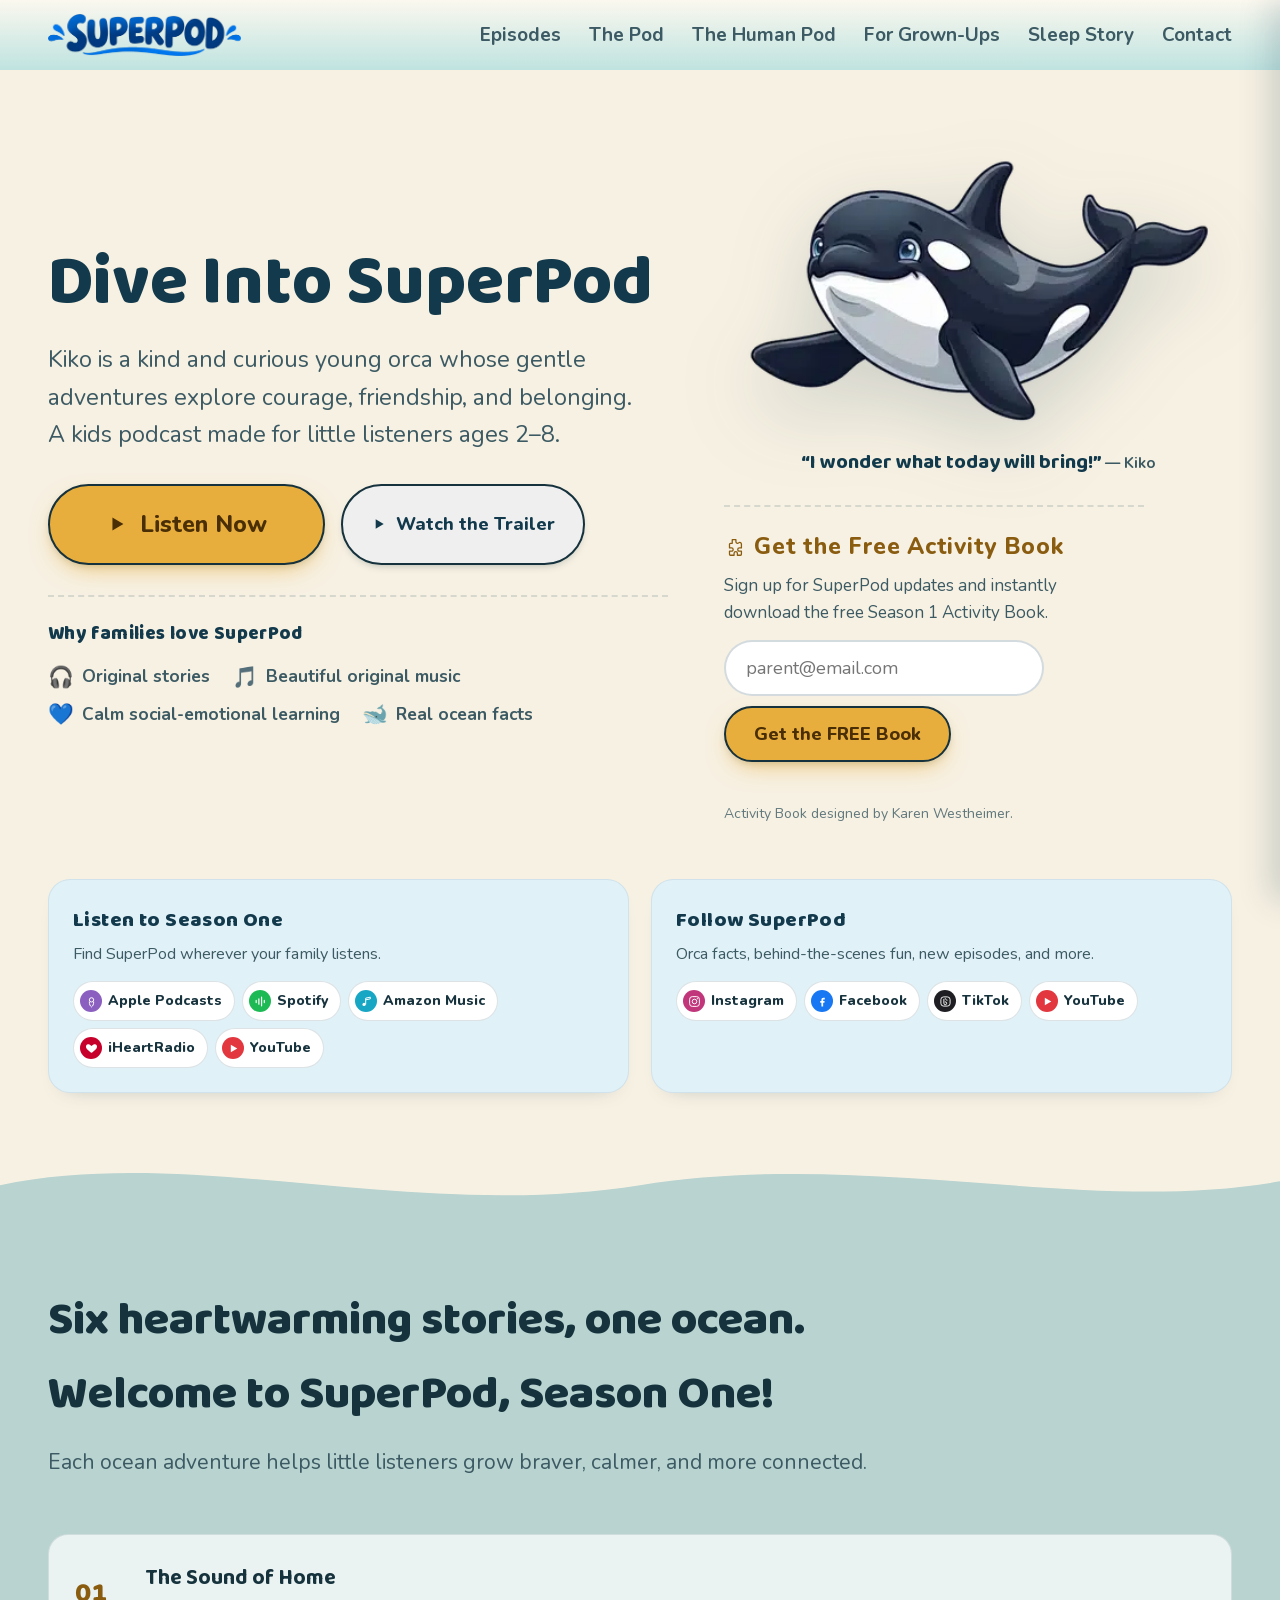
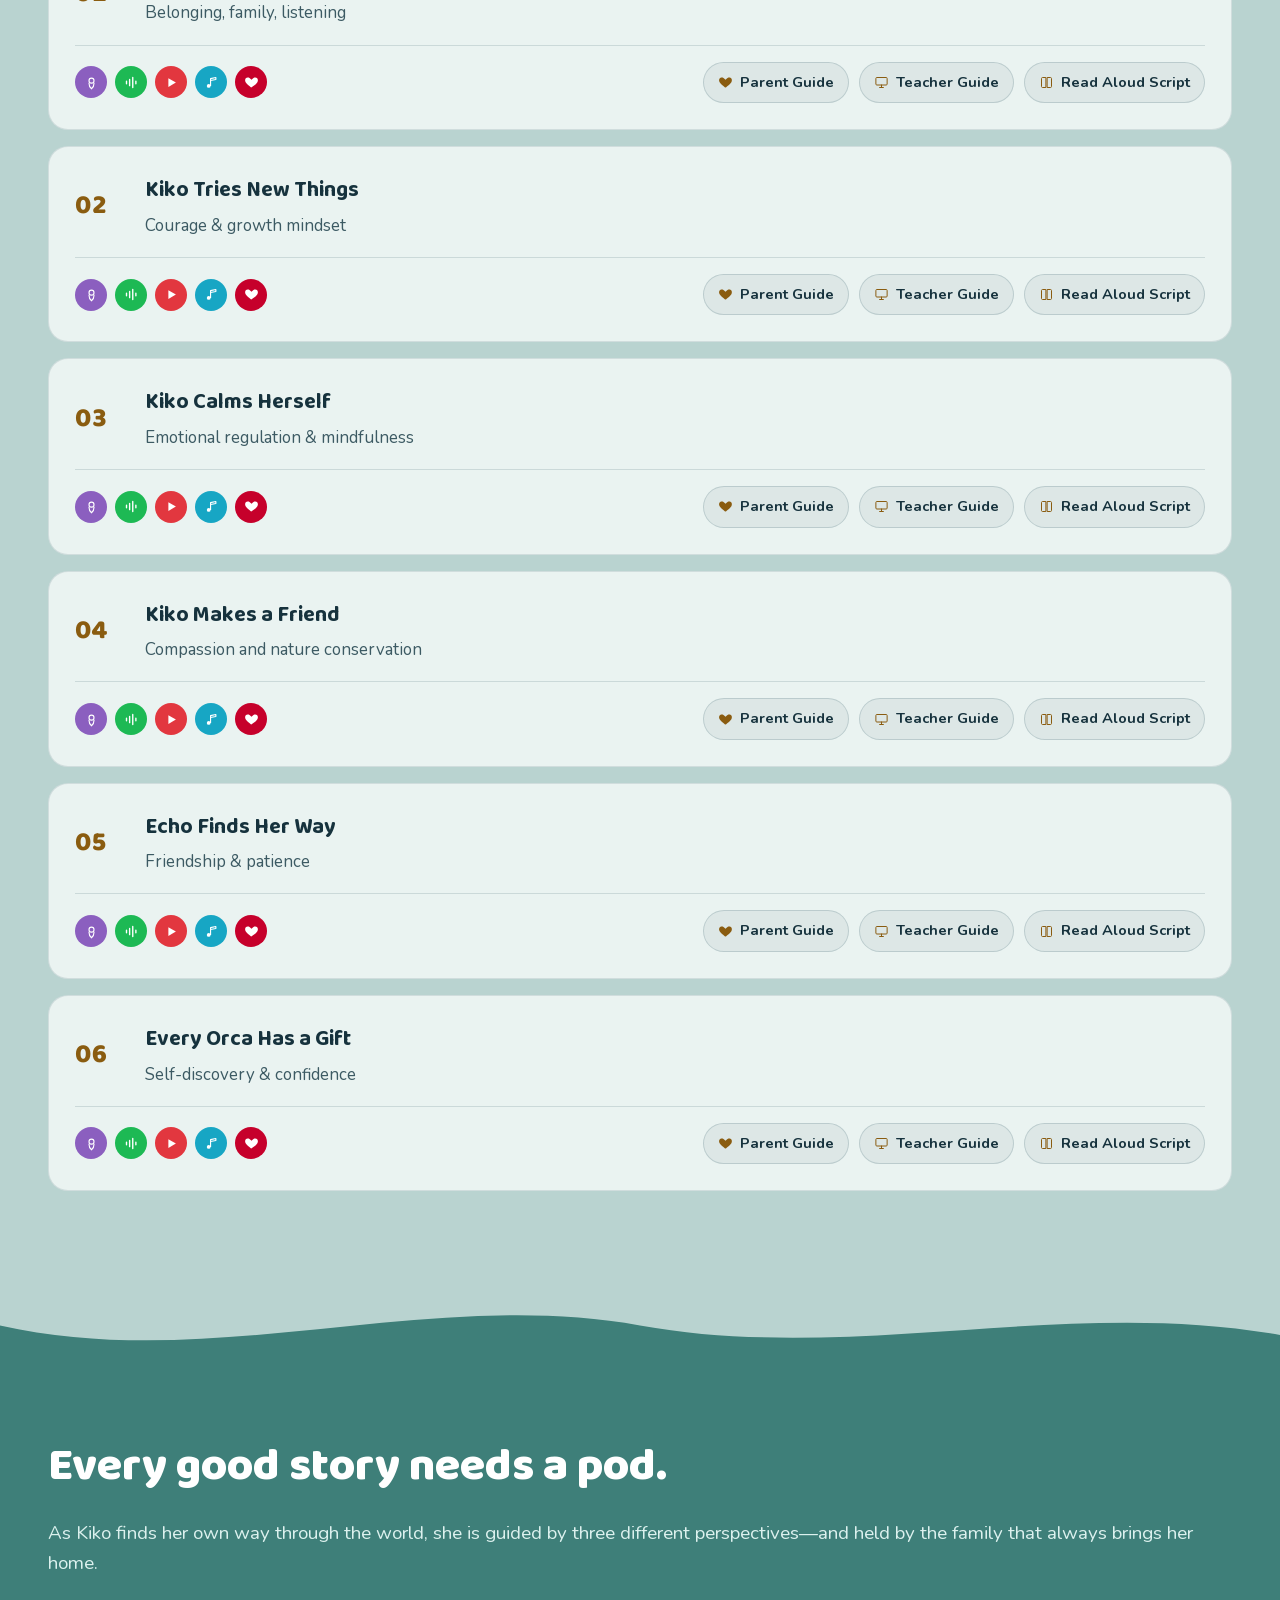
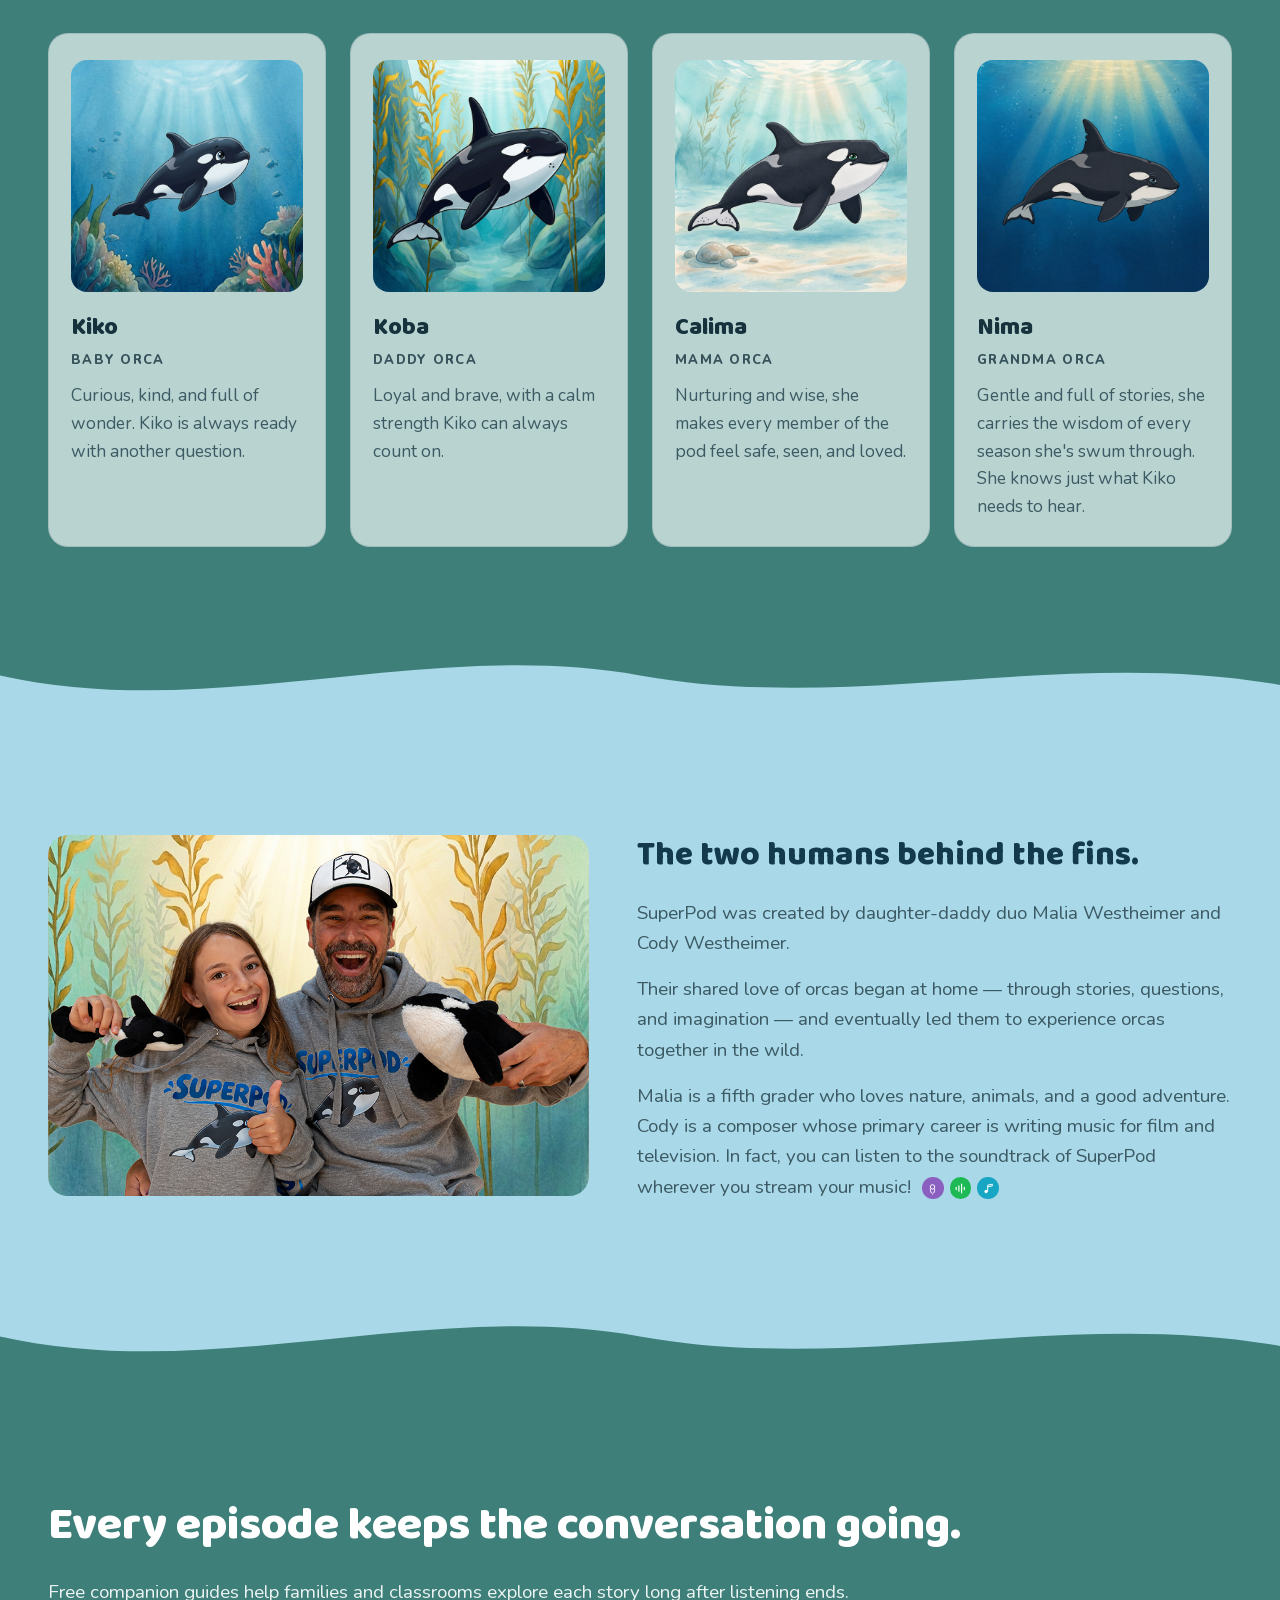
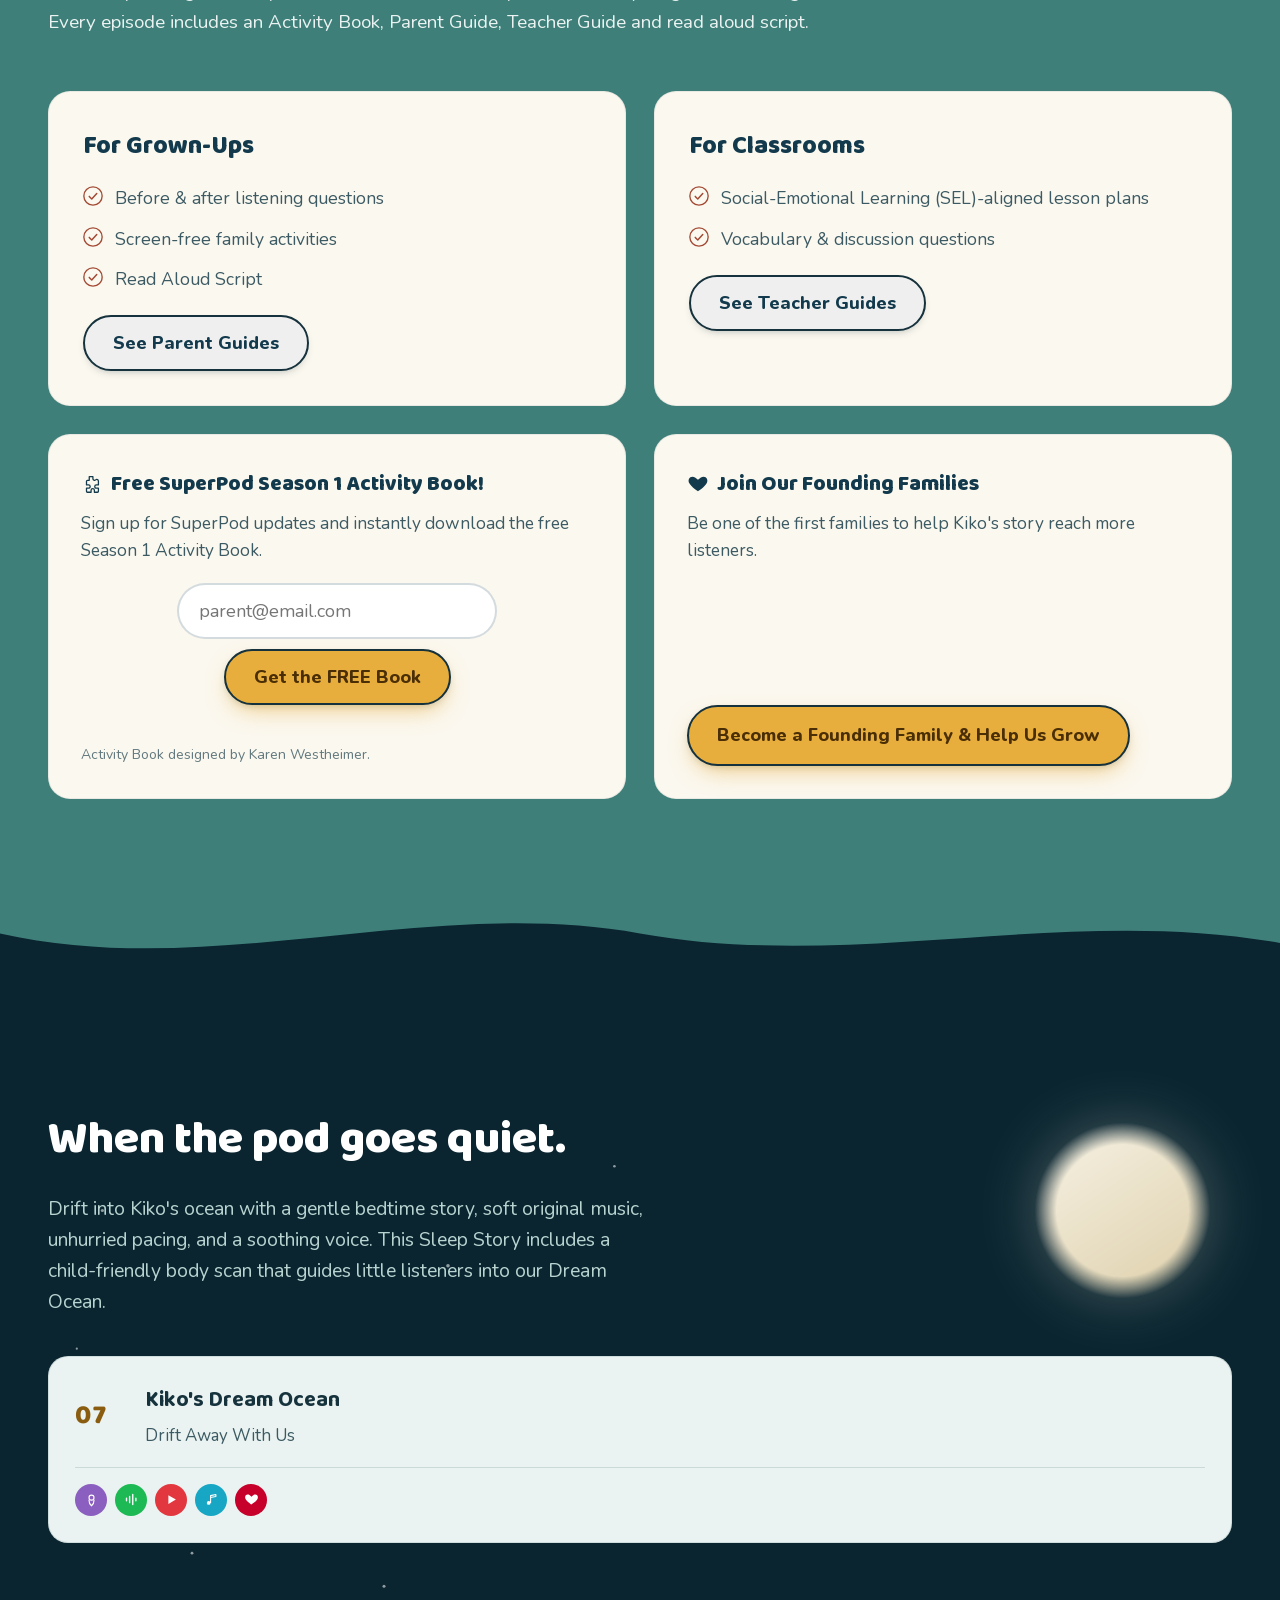
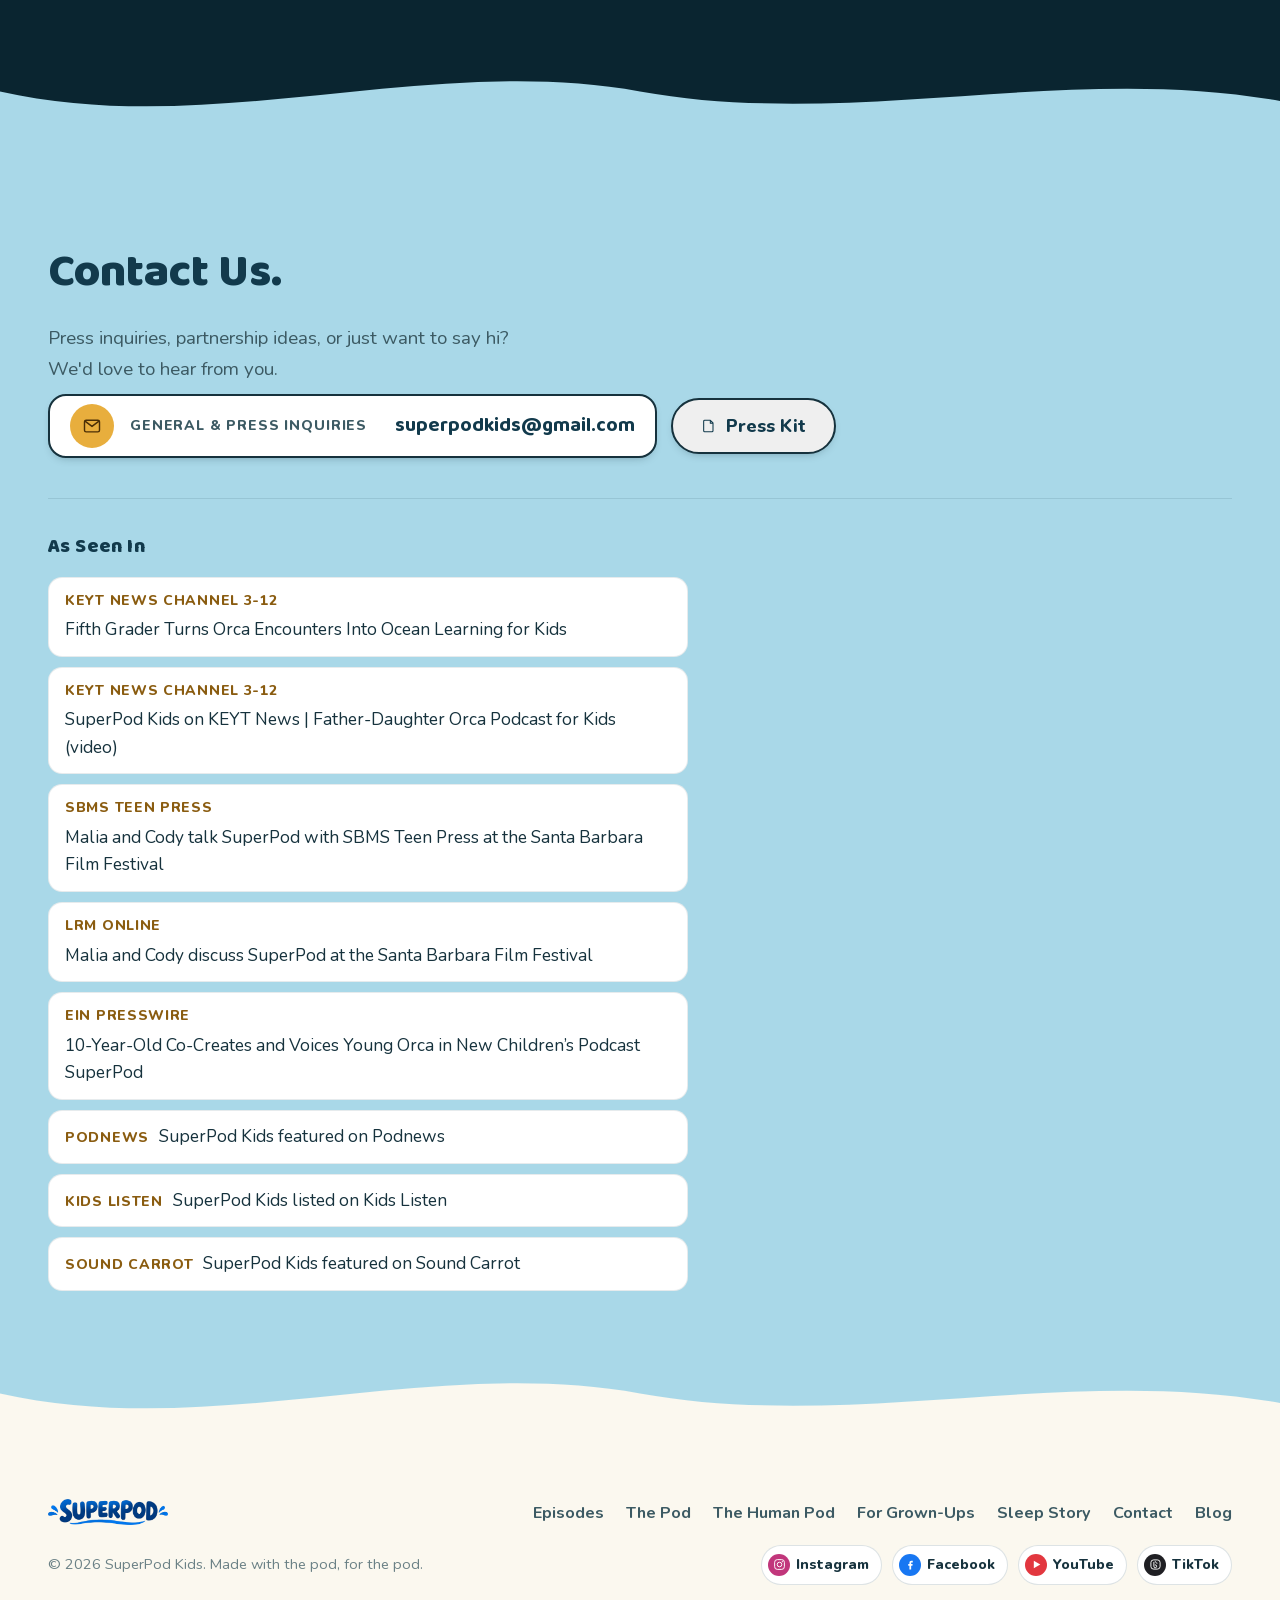
==== commit 5dd3b191: "Add files via upload" ====
--- a/index.html
+++ b/index.html
@@ -1110,7 +1110,7 @@
     if (e.key === 'Escape' && trailerModal.classList.contains('is-open')) closeTrailer();
   });
 
-  // Press Kit modal — reads press/list.php, which scans the /press folder live
+  // Press Kit modal — reads press/list.json (regenerate with tools/build_manifests.py)
   var pressModal = document.getElementById('pressModal');
   var pressBody = document.getElementById('pressPanelBody');
   var lastPressTrigger = null;
@@ -1158,7 +1158,7 @@
     var closeBtn = pressModal.querySelector('.trailer-close');
     if (closeBtn) closeBtn.focus();
     if (!pressLoaded) {
-      fetch('press/list.php')
+      fetch('press/list.json')
         .then(function(res){ if (!res.ok) throw new Error('bad status'); return res.json(); })
         .then(function(data){ pressLoaded = true; renderPress(data); })
         .catch(function(){
@@ -1184,8 +1184,8 @@
     if (e.key === 'Escape' && pressModal.classList.contains('is-open')) closePress();
   });
 
-  // Episode Guides modal — reads downloads/guides.php, which scans the
-  // per-episode downloads/S1EN/ folders for one guide type at a time
+  // Episode Guides modal — reads downloads/guides.json (regenerate with
+  // tools/build_manifests.py after adding an episode's guides)
   var guidesModal = document.getElementById('guidesModal');
   var guidesBody = document.getElementById('guidesPanelBody');
   var guidesTitle = document.getElementById('guidesTitle');
@@ -1224,9 +1224,13 @@
       return;
     }
     guidesBody.innerHTML = '<p class="press-loading">Loading guides&hellip;</p>';
-    fetch('downloads/guides.php?type=' + encodeURIComponent(type))
+    fetch('downloads/guides.json')
       .then(function(res){ if (!res.ok) throw new Error('bad status'); return res.json(); })
-      .then(function(data){ guidesCache[type] = data; renderGuides(data); })
+      .then(function(all){
+        if (!all[type]) throw new Error('unknown guide type');
+        guidesCache[type] = all[type];
+        renderGuides(all[type]);
+      })
       .catch(function(){
         guidesBody.innerHTML = '<p class="press-error">Couldn’t load guides right now — please try again later.</p>';
       });
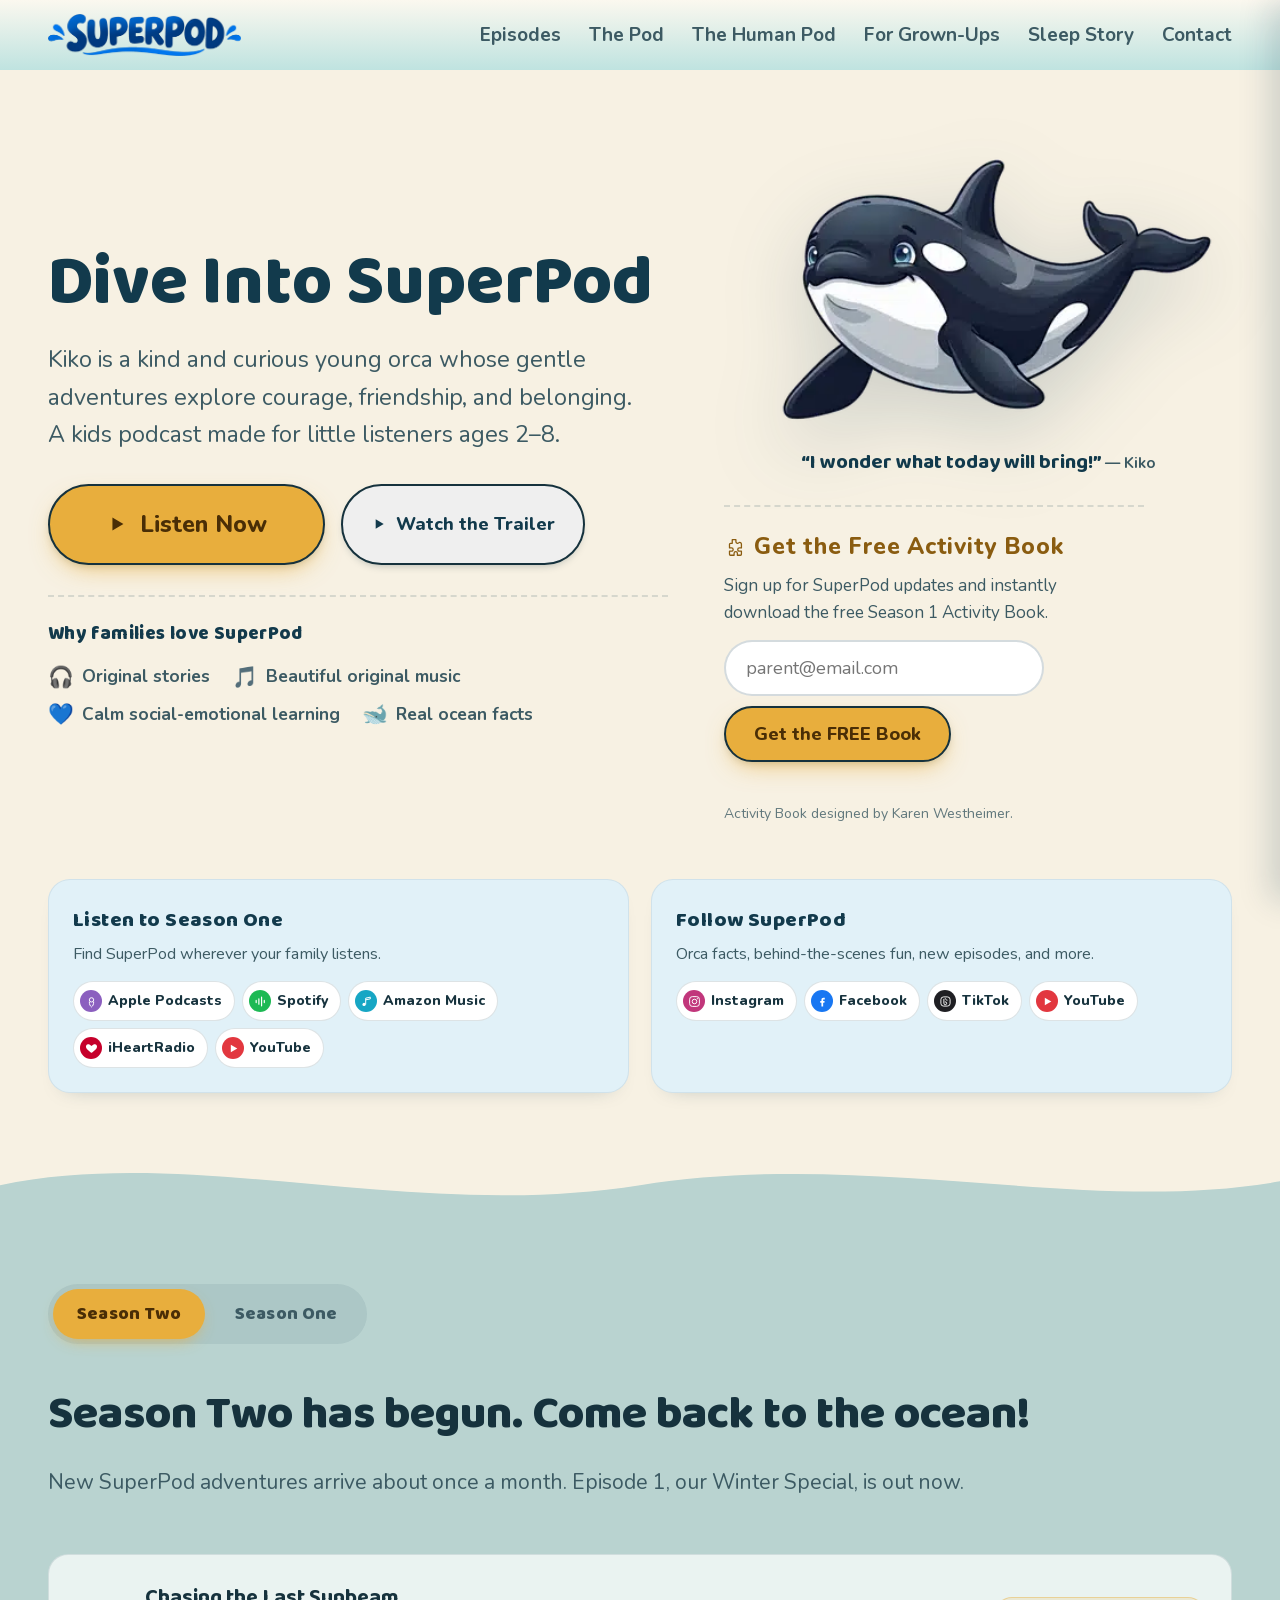
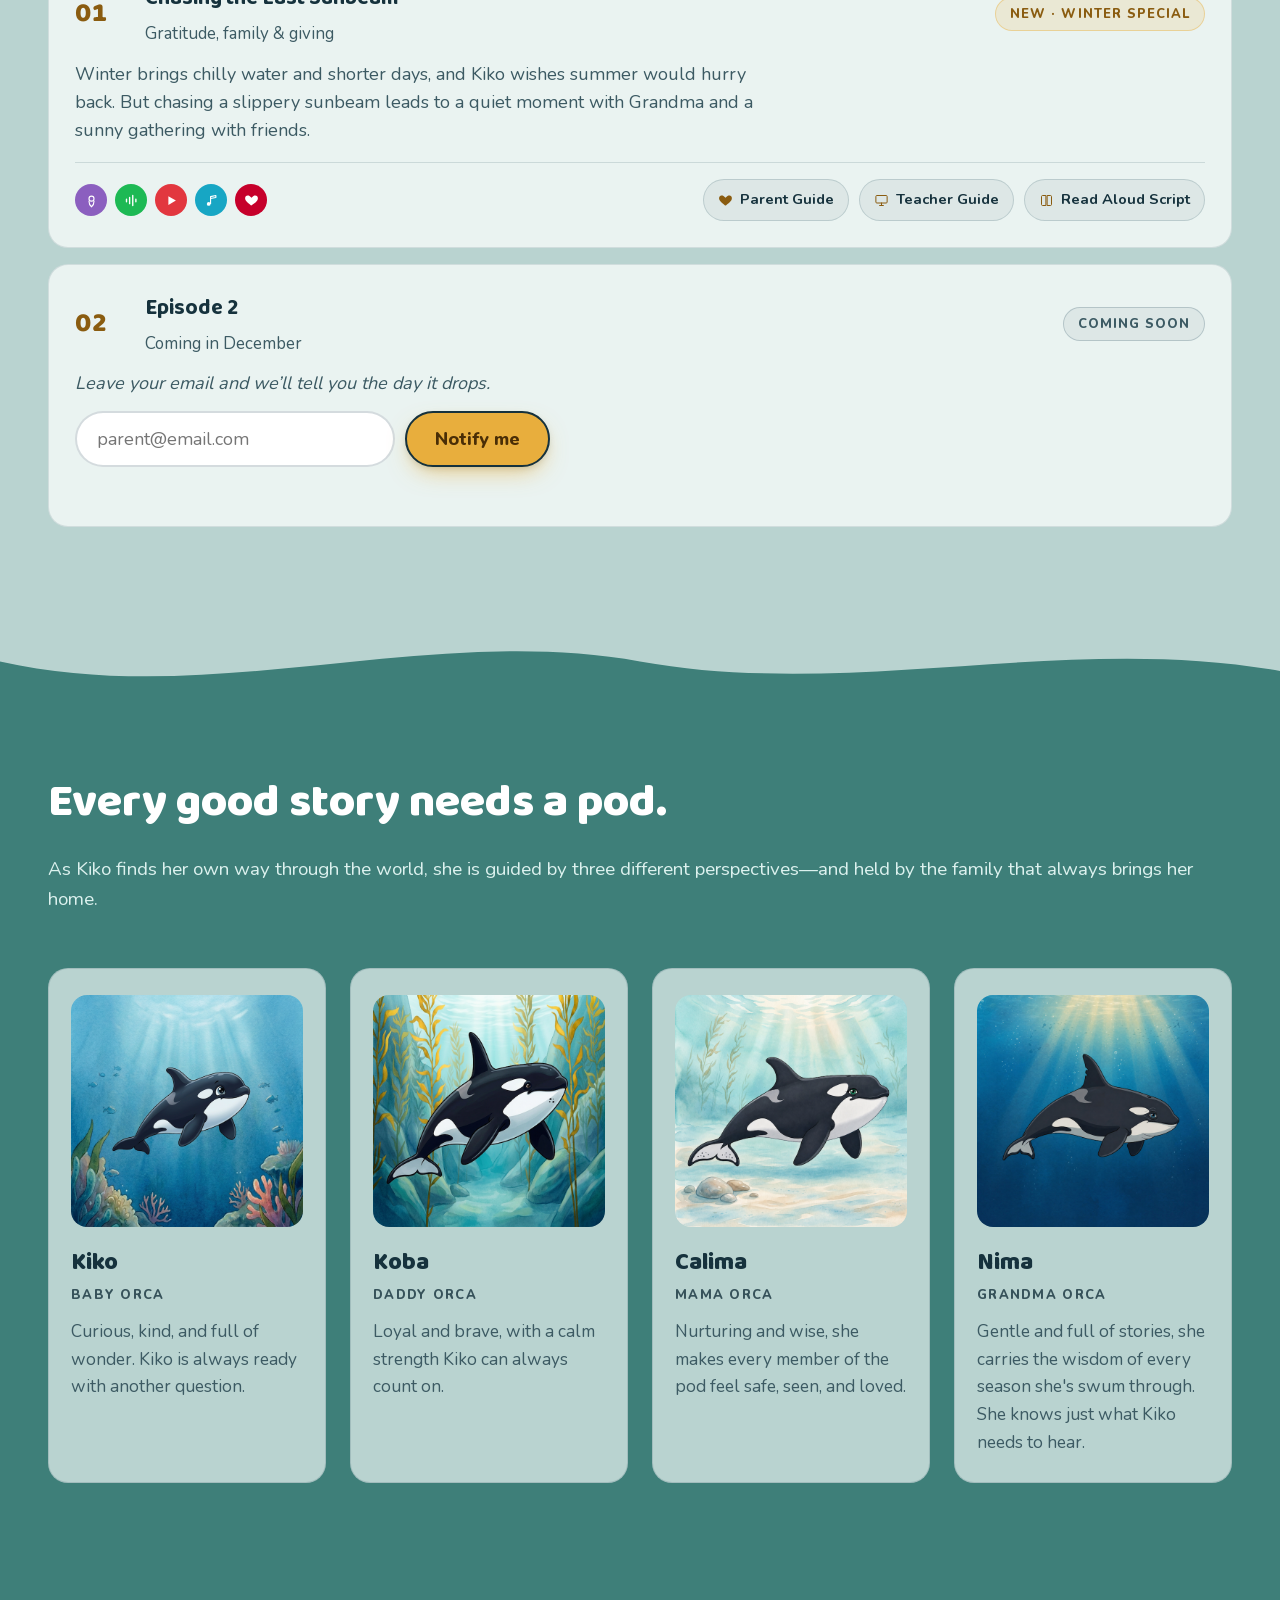
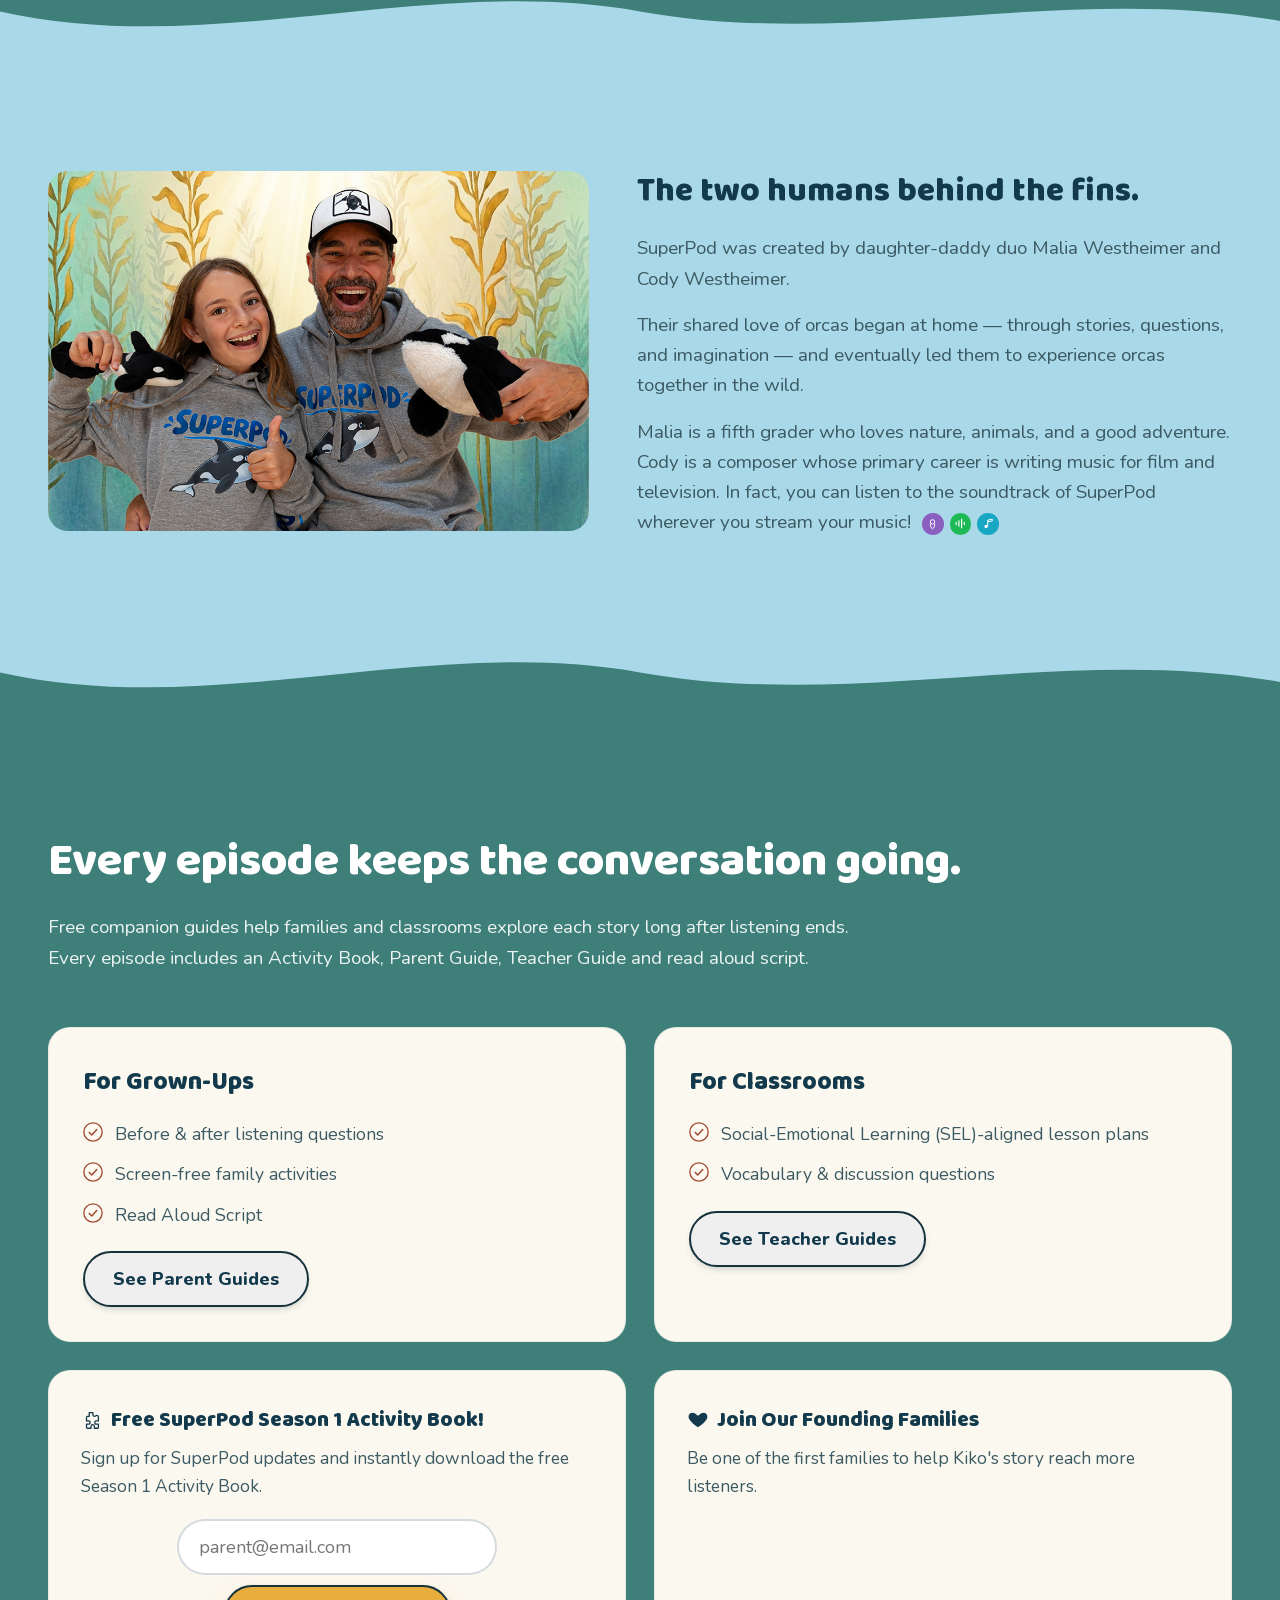
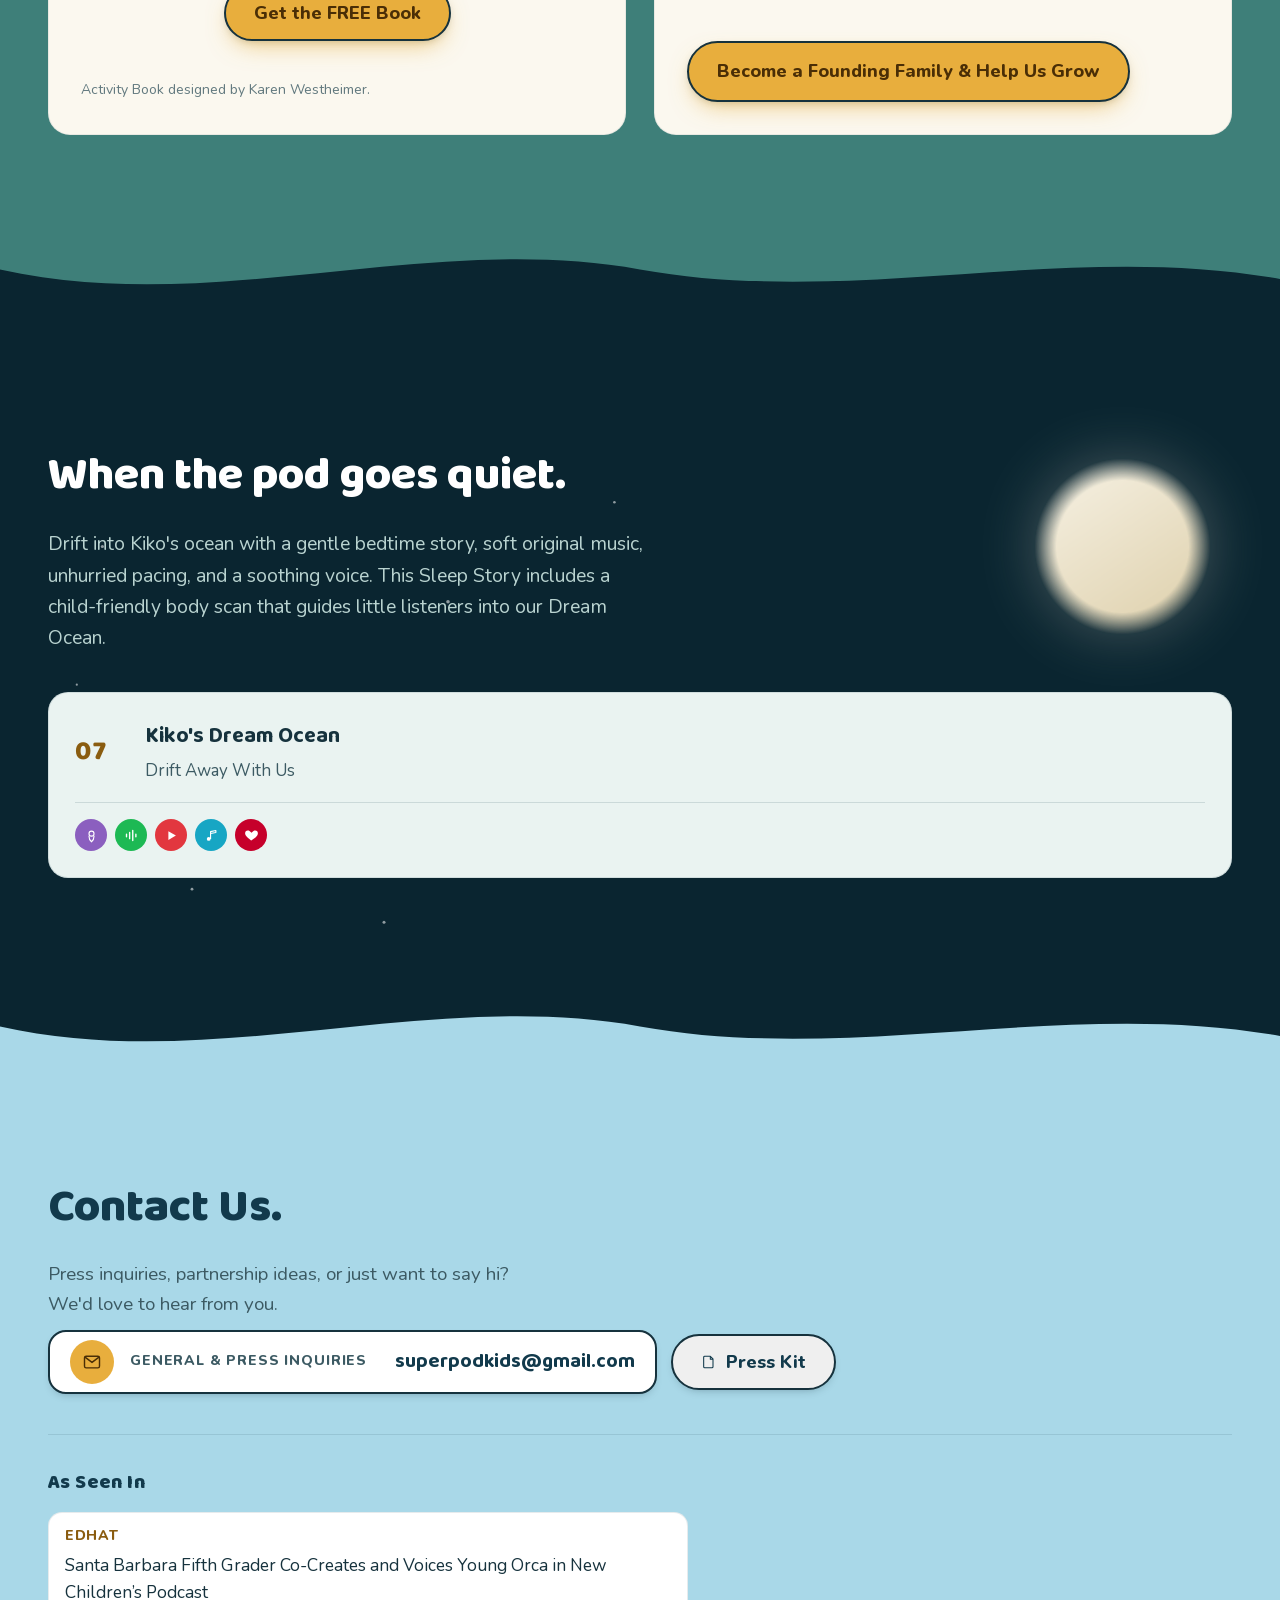
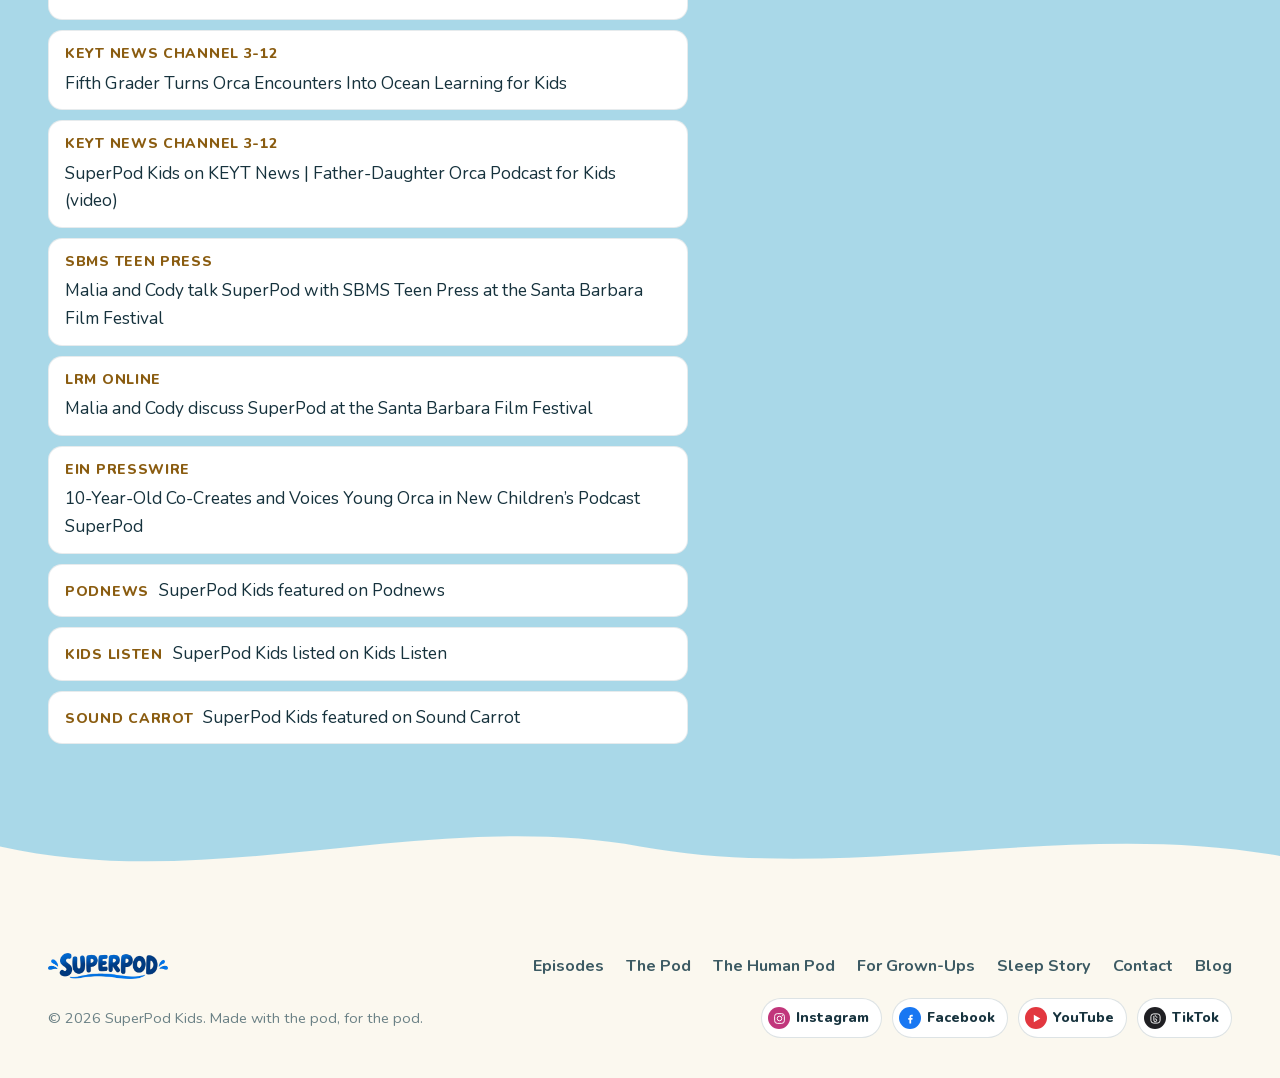
==== commit e63d2235: "Add files via upload" ====
--- a/index.html
+++ b/index.html
@@ -290,9 +290,72 @@
     </div>
   </section>
 
-  <!-- ============ SEASON ONE ============ -->
+  <!-- ============ SEASONS (tabs: Season Two default, Season One) ============ -->
   <section class="band-season" id="episodes">
     <div class="wrap">
+      <div class="season-tabs reveal" role="tablist" aria-label="Choose a season">
+        <button type="button" class="season-tab" role="tab" id="tab-season-2" aria-controls="season-2" aria-selected="true" data-season="2">Season Two</button>
+        <button type="button" class="season-tab" role="tab" id="tab-season-1" aria-controls="season-1" aria-selected="false" data-season="1" tabindex="-1">Season One</button>
+      </div>
+      <div class="season-panel" id="season-2" role="tabpanel" aria-labelledby="tab-season-2">
+      <div class="band-head reveal">
+        <h2>Season Two has begun. Come back to the ocean!</h2>
+        <p class="band-sub">New SuperPod adventures arrive about once a month. Episode 1, our Winter Special, is out now.</p>
+      </div>
+      <div class="ep-list">
+        <article class="ep-card reveal" id="s2-ep-1">
+          <div class="ep-head">
+            <span class="ep-num">01</span>
+            <div><div class="ep-title">Chasing the Last Sunbeam</div><div class="ep-theme">Gratitude, family &amp; giving</div></div>
+            <span class="ep-tag ready">New &middot; Winter Special</span>
+          </div>
+          <p class="ep-blurb">Winter brings chilly water and shorter days, and Kiko wishes summer would hurry back. But chasing a slippery sunbeam leads to a quiet moment with Grandma and a sunny gathering with friends.</p>
+
+          <div class="ep-player ep-player-embed">
+            <div id='buzzsprout-player-20142234'></div><script type='text/javascript' charset='utf-8' src='https://www.buzzsprout.com/2593605/episodes/20142234.js?container_id=buzzsprout-player-20142234&player=small'></script>
+          </div>
+
+          <div class="ep-actions">
+            <div class="ep-listen-row">
+              <div class="ep-listen-panel">
+                <div class="ep-platforms">
+                                <a class="pf-btn" style="--pf:var(--pf-apple)" href="https://podcasts.apple.com/us/podcast/chasing-the-last-sunbeam-winter-special/id6798877660?i=1000802980319" target="_blank" rel="noopener noreferrer" title="Apple Podcasts" aria-label="Listen to Chasing the Last Sunbeam on Apple Podcasts (opens in a new tab)"><svg viewBox="0 0 24 24"><use href="#icon-podcast"/></svg></a>
+                                <a class="pf-btn" style="--pf:var(--pf-spotify)" href="https://open.spotify.com/show/0342GcWwxsIphIWlOLMzD1" target="_blank" rel="noopener noreferrer" title="Spotify" aria-label="Listen to this episode on Spotify (opens in a new tab)"><svg viewBox="0 0 24 24"><use href="#icon-wave"/></svg></a>
+                                <a class="pf-btn" style="--pf:var(--pf-youtube)" href="https://www.youtube.com/@superpodkids" target="_blank" rel="noopener noreferrer" title="YouTube" aria-label="Listen to this episode on YouTube (opens in a new tab)"><svg viewBox="0 0 24 24"><use href="#icon-play"/></svg></a>
+                                <a class="pf-btn" style="--pf:var(--pf-amazon)" href="https://music.amazon.com/podcasts/fcaa8967-5daf-4598-b0cb-c3a56c46f9f2/superpod-kids" target="_blank" rel="noopener noreferrer" title="Amazon Music" aria-label="Listen to this episode on Amazon Music (opens in a new tab)"><svg viewBox="0 0 24 24"><use href="#icon-note"/></svg></a>
+                                <a class="pf-btn" style="--pf:var(--pf-iheart)" href="https://www.iheart.com/podcast/953-superpod-kids-340482207/" target="_blank" rel="noopener noreferrer" title="iHeartRadio" aria-label="Listen to this episode on iHeartRadio (opens in a new tab)"><svg viewBox="0 0 24 24"><use href="#icon-heart"/></svg></a>
+                                </div>
+                <div class="ep-resources-panel">
+                <a class="res-pill" href="downloads/S2E1/SuperPod S2E1 Parent Guide.pdf"><svg viewBox="0 0 24 24"><use href="#icon-heart"/></svg>Parent Guide</a>
+                <a class="res-pill" href="downloads/S2E1/SuperPod S2E1 Teacher Guide.pdf"><svg viewBox="0 0 24 24"><use href="#icon-chalkboard"/></svg>Teacher Guide</a>
+                <a class="res-pill" href="downloads/S2E1/SuperPod S2E1 Read Aloud.pdf"><svg viewBox="0 0 24 24"><use href="#icon-book"/></svg>Read Aloud Script</a>
+                </div>
+              </div>
+            </div>
+          </div>
+        </article>
+
+        <article class="ep-card is-soon reveal" id="s2-ep-2">
+          <div class="ep-head">
+            <span class="ep-num">02</span>
+            <div><div class="ep-title">Episode 2</div><div class="ep-theme">Coming in December</div></div>
+            <span class="ep-tag soon">Coming soon</span>
+          </div>
+          <div class="ep-soon-signup">
+            <p class="ep-soon-note">Leave your email and we&rsquo;ll tell you the day it drops.</p>
+            <div class="ep-soon-form-wrap">
+              <form class="signup-form" id="kitSignupFormSeason2">
+                <label for="email-season2" style="position:absolute;width:1px;height:1px;overflow:hidden;clip:rect(0 0 0 0);">Email address</label>
+                <input id="email-season2" name="email" type="email" placeholder="parent@email.com" required>
+                <button class="btn btn-primary" type="submit">Notify me</button>
+              </form>
+              <p class="signup-status" aria-live="polite"></p>
+            </div>
+          </div>
+        </article>
+      </div>
+      </div>
+      <div class="season-panel" id="season-1" role="tabpanel" aria-labelledby="tab-season-1" hidden>
       <div class="band-head reveal">
         <h2>Six heartwarming stories, one ocean. Welcome to SuperPod, Season One!</h2>
         <p class="band-sub">Each ocean adventure helps little listeners grow braver, calmer, and more connected.</p>
@@ -486,6 +549,7 @@
             </div>
           </div>
         </article>
+      </div>
       </div>
     </div>
     <div class="wave-divider">
@@ -703,6 +767,12 @@
       <div class="news-block reveal">
         <h3 class="news-title">As Seen In</h3>
         <ul class="news-list">
+          <li class="news-item">
+            <a href="https://www.edhat.com/news/santa-barbara-fifth-grader-co-creates-and-voices-young-orca-in-new-childrens-podcast/" target="_blank" rel="noopener noreferrer">
+              <span class="news-outlet">Edhat</span>
+              <span class="news-headline">Santa Barbara Fifth Grader Co-Creates and Voices Young Orca in New Children&rsquo;s Podcast</span>
+            </a>
+          </li>
           <li class="news-item">
             <a href="https://keyt.com/news/santa-barbara-s-county/2026/09/21/fifth-grader-turns-orca-encounters-into-ocean-learning-for-kids/" target="_blank" rel="noopener noreferrer">
               <span class="news-outlet">KEYT News Channel 3-12</span>
@@ -931,6 +1001,45 @@
   }
   document.querySelectorAll('.signup-form').forEach(wireKitForm);
 
+
+  // Season tabs (Season Two shown by default). Exposes window.showSeason so other
+  // scripts (the hero "Listen Now" button) can reveal Season One before scrolling.
+  (function(){
+    var tabs = Array.prototype.slice.call(document.querySelectorAll('.season-tab'));
+    if (!tabs.length) return;
+    function showSeason(n, focusTab){
+      tabs.forEach(function(t){
+        var on = t.dataset.season === String(n);
+        t.setAttribute('aria-selected', on ? 'true' : 'false');
+        t.tabIndex = on ? 0 : -1;
+        var panel = document.getElementById('season-' + t.dataset.season);
+        if (panel) {
+          panel.hidden = !on;
+          if (on) panel.querySelectorAll('.reveal').forEach(function(el){ el.classList.add('in'); });
+        }
+        if (on && focusTab) t.focus();
+      });
+    }
+    window.showSeason = showSeason;
+    tabs.forEach(function(t, i){
+      t.addEventListener('click', function(){ showSeason(t.dataset.season); });
+      t.addEventListener('keydown', function(e){
+        var next = null;
+        if (e.key === 'ArrowRight') next = tabs[(i + 1) % tabs.length];
+        if (e.key === 'ArrowLeft') next = tabs[(i - 1 + tabs.length) % tabs.length];
+        if (next) { e.preventDefault(); showSeason(next.dataset.season, true); }
+      });
+    });
+    // Deep links: #ep-N (Season One cards) opens Season One first.
+    function fromHash(){
+      var h = location.hash;
+      if (/^#ep-\d+$/.test(h)) { showSeason(1); var el = document.querySelector(h); if (el) el.scrollIntoView(); }
+      else if (/^#s2-ep-\d+$/.test(h)) showSeason(2);
+    }
+    fromHash();
+    window.addEventListener('hashchange', fromHash);
+  })();
+
   // "Listen Now": jump to Episode 1 and start it via Buzzsprout's Player.js postMessage API.
   // Browsers only allow this if the click grants autoplay to the iframe; where blocked
   // (iOS/Safari), the player is nudged with a glow so one tap on play starts it.
@@ -966,6 +1075,7 @@
 
     btn.addEventListener('click', function(ev){
       ev.preventDefault();
+      if (window.showSeason) window.showSeason(1);
       card.scrollIntoView({ behavior: 'smooth', block: 'start' });
       frame = box.querySelector('iframe');
       if (!frame) return;
--- a/css/style.css
+++ b/css/style.css
@@ -847,6 +847,46 @@
 
 .ep-card.is-soon{ opacity: 0.82; }
 .ep-soon-note{ margin-top: 14px; font-size: 0.9rem; color: var(--ink-soft); font-style: italic; }
+/* ---------- SEASON TABS ---------- */
+.season-tabs{
+  display: inline-flex;
+  gap: 6px;
+  padding: 5px;
+  margin-bottom: clamp(22px, 4vw, 34px);
+  background: rgba(18,58,76,0.08);
+  border-radius: 999px;
+}
+.season-tab{
+  font-family: var(--display);
+  font-weight: 800;
+  font-size: 1rem;
+  letter-spacing: .01em;
+  padding: 11px 24px;
+  border: 0;
+  border-radius: 999px;
+  background: transparent;
+  color: var(--ink-soft);
+  cursor: pointer;
+  transition: background-color .2s ease, color .2s ease, box-shadow .2s ease;
+}
+.season-tab:hover{ color: var(--ink); }
+.season-tab[aria-selected="true"]{
+  background: var(--gold);
+  color: #4A2E06;
+  box-shadow: 0 6px 16px -6px rgba(232,174,61,0.8);
+}
+.season-tab:focus-visible{ outline: 3px solid var(--ink); outline-offset: 2px; }
+.season-panel[hidden]{ display: none; }
+.ep-blurb{ margin: 14px 0 0; max-width: 62ch; font-size: 1rem; line-height: 1.55; color: var(--ink-soft); }
+.ep-soon-signup{ margin-top: 12px; }
+.ep-soon-signup .ep-soon-note{ margin-top: 0; font-size: 1rem; }
+.ep-soon-signup .signup-form{ margin-top: 14px; justify-content: flex-start; }
+.ep-soon-signup .signup-status{ text-align: left; }
+@media (max-width: 560px){
+  .season-tabs{ display: flex; }
+  .season-tab{ flex: 1; padding: 11px 12px; }
+}
+
 #sleep .ep-tag.soon{ background: rgba(255,255,255,0.08); color: var(--foam-soft); border-color: rgba(255,255,255,0.22); }
 #sleep .ep-soon-note{ color: var(--foam-soft); }
 
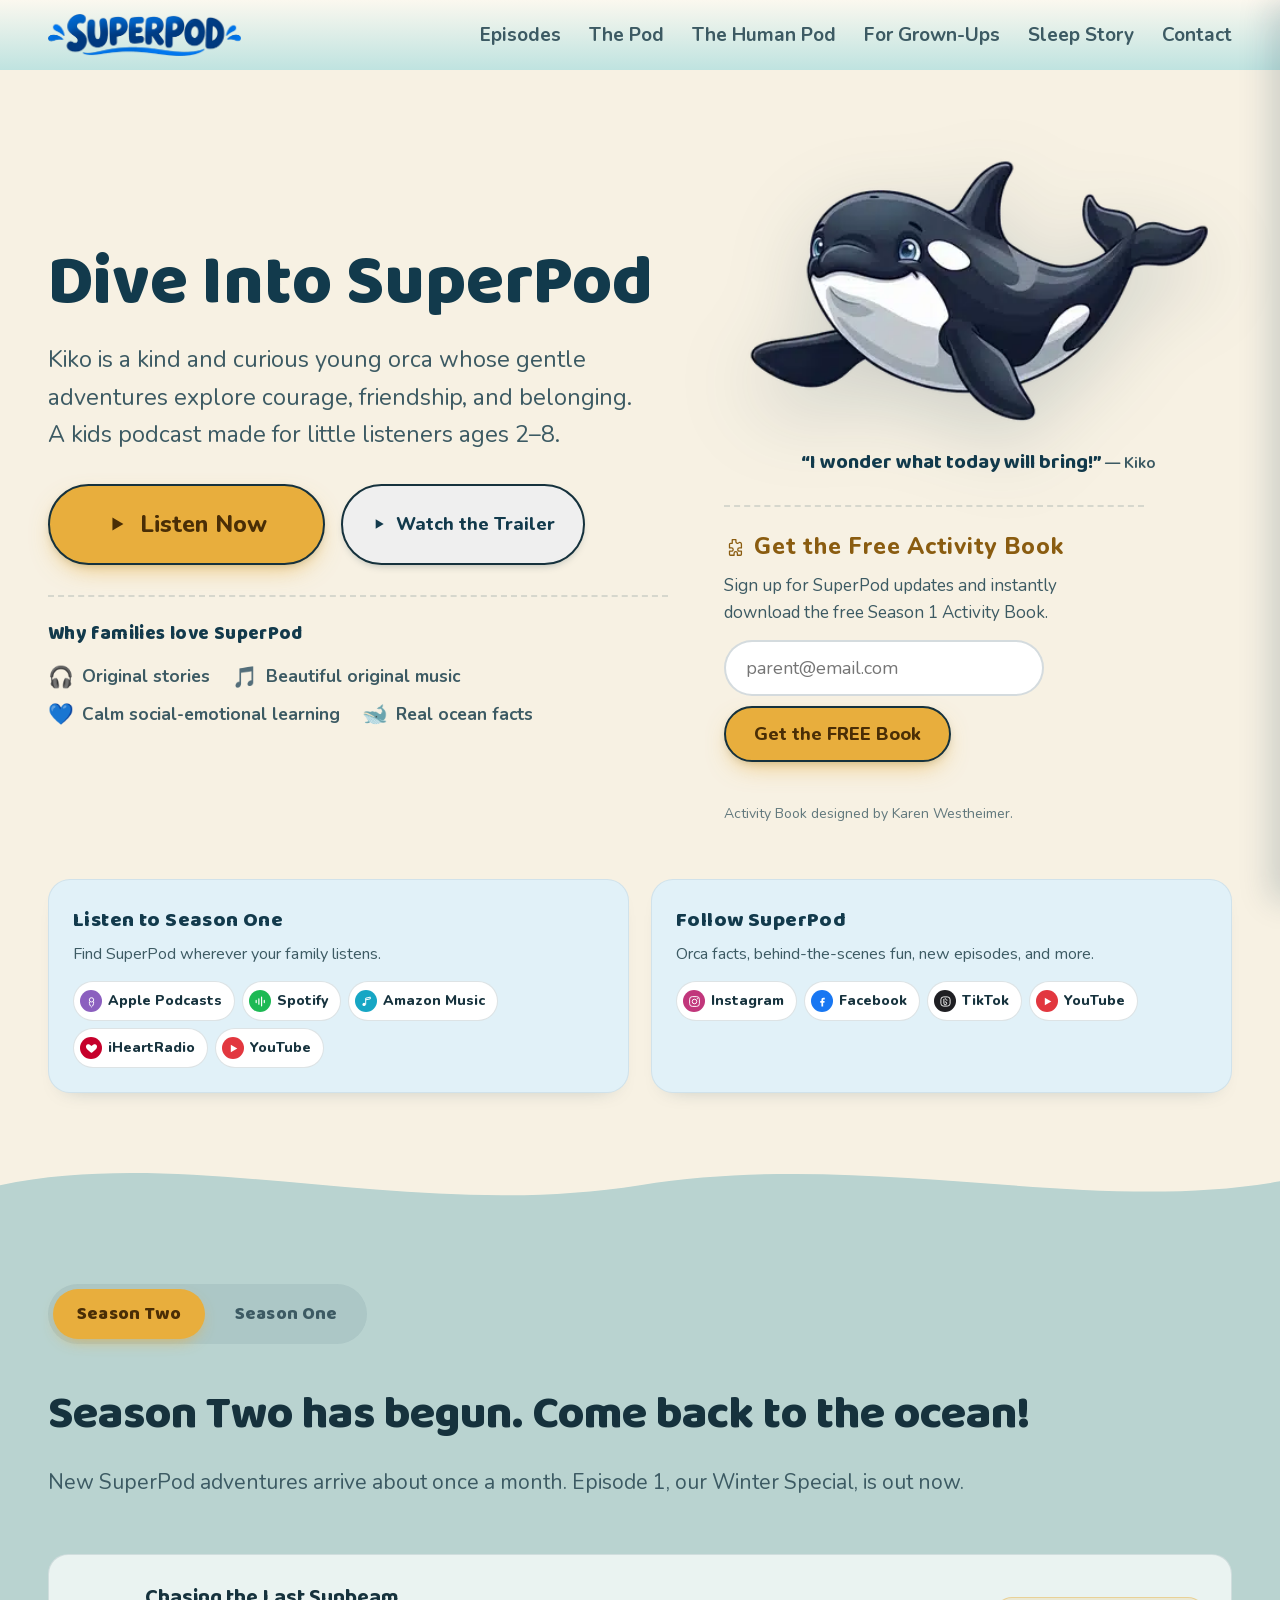
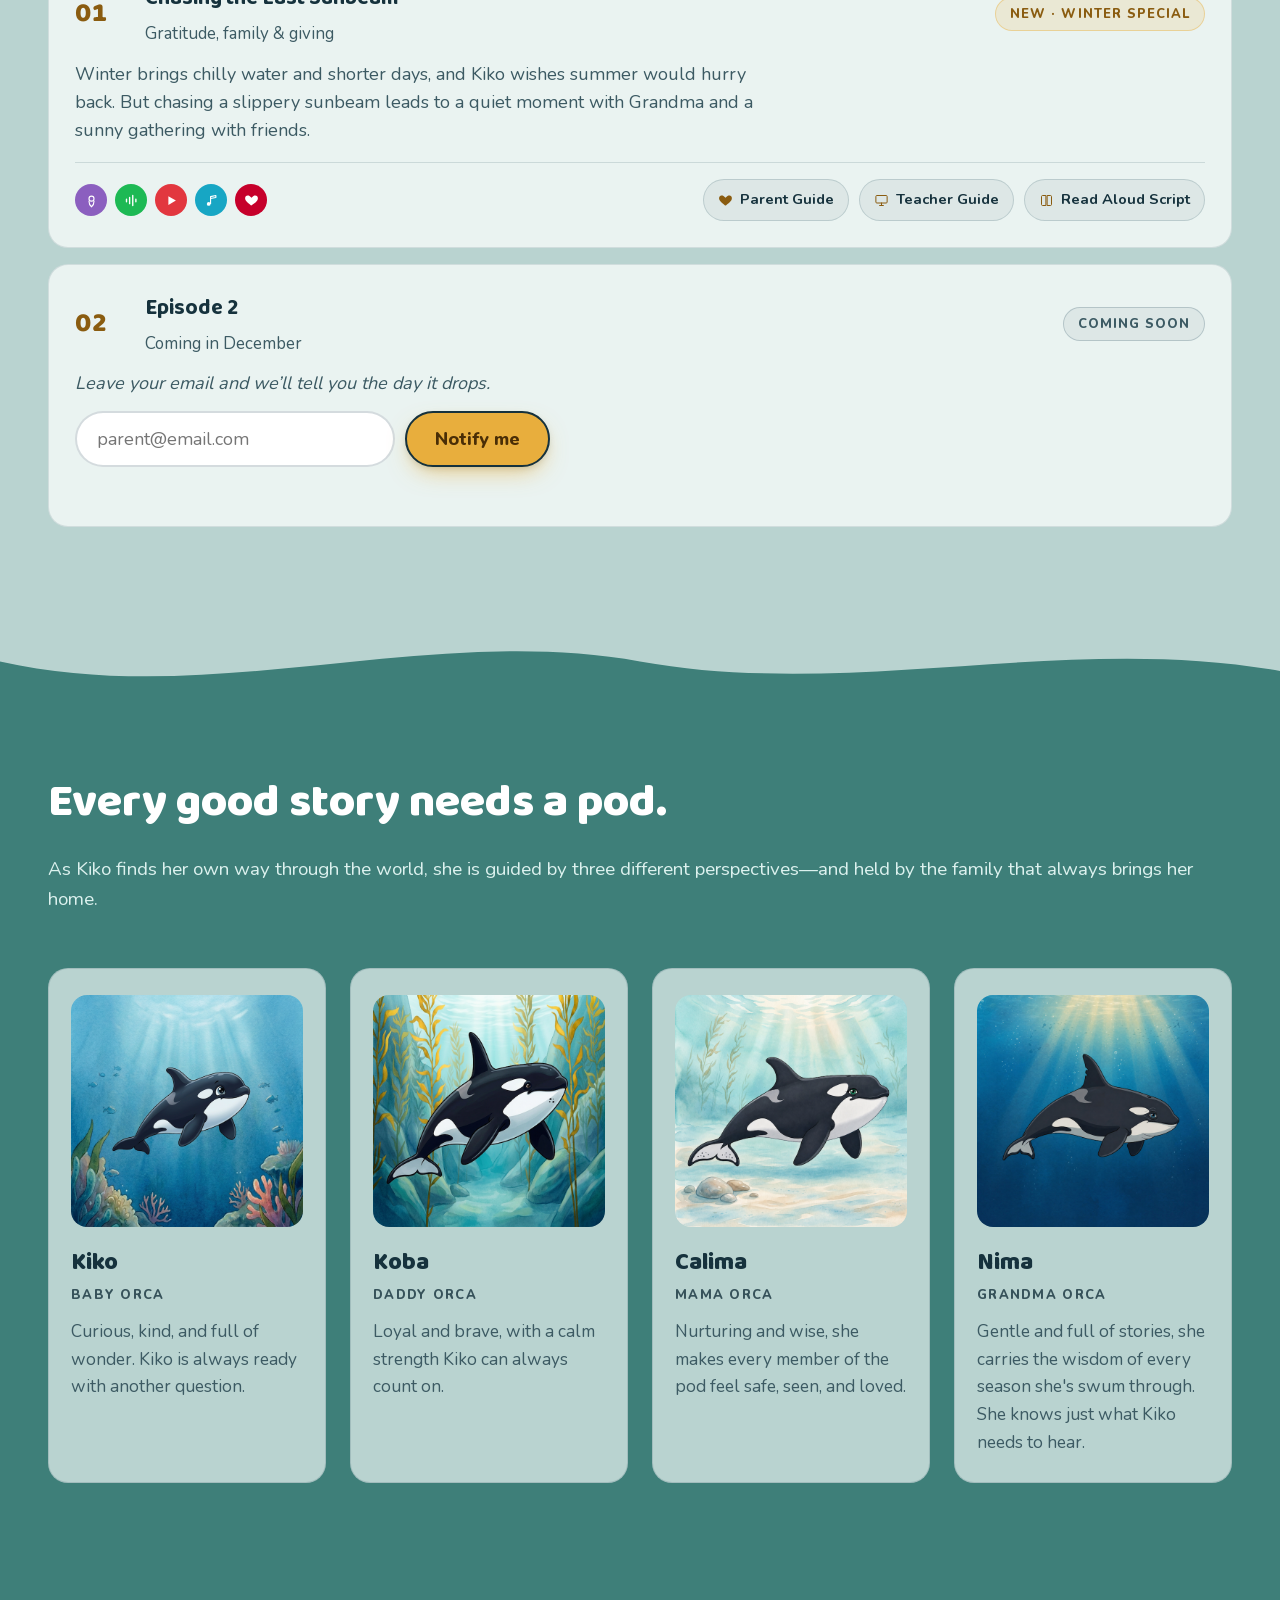
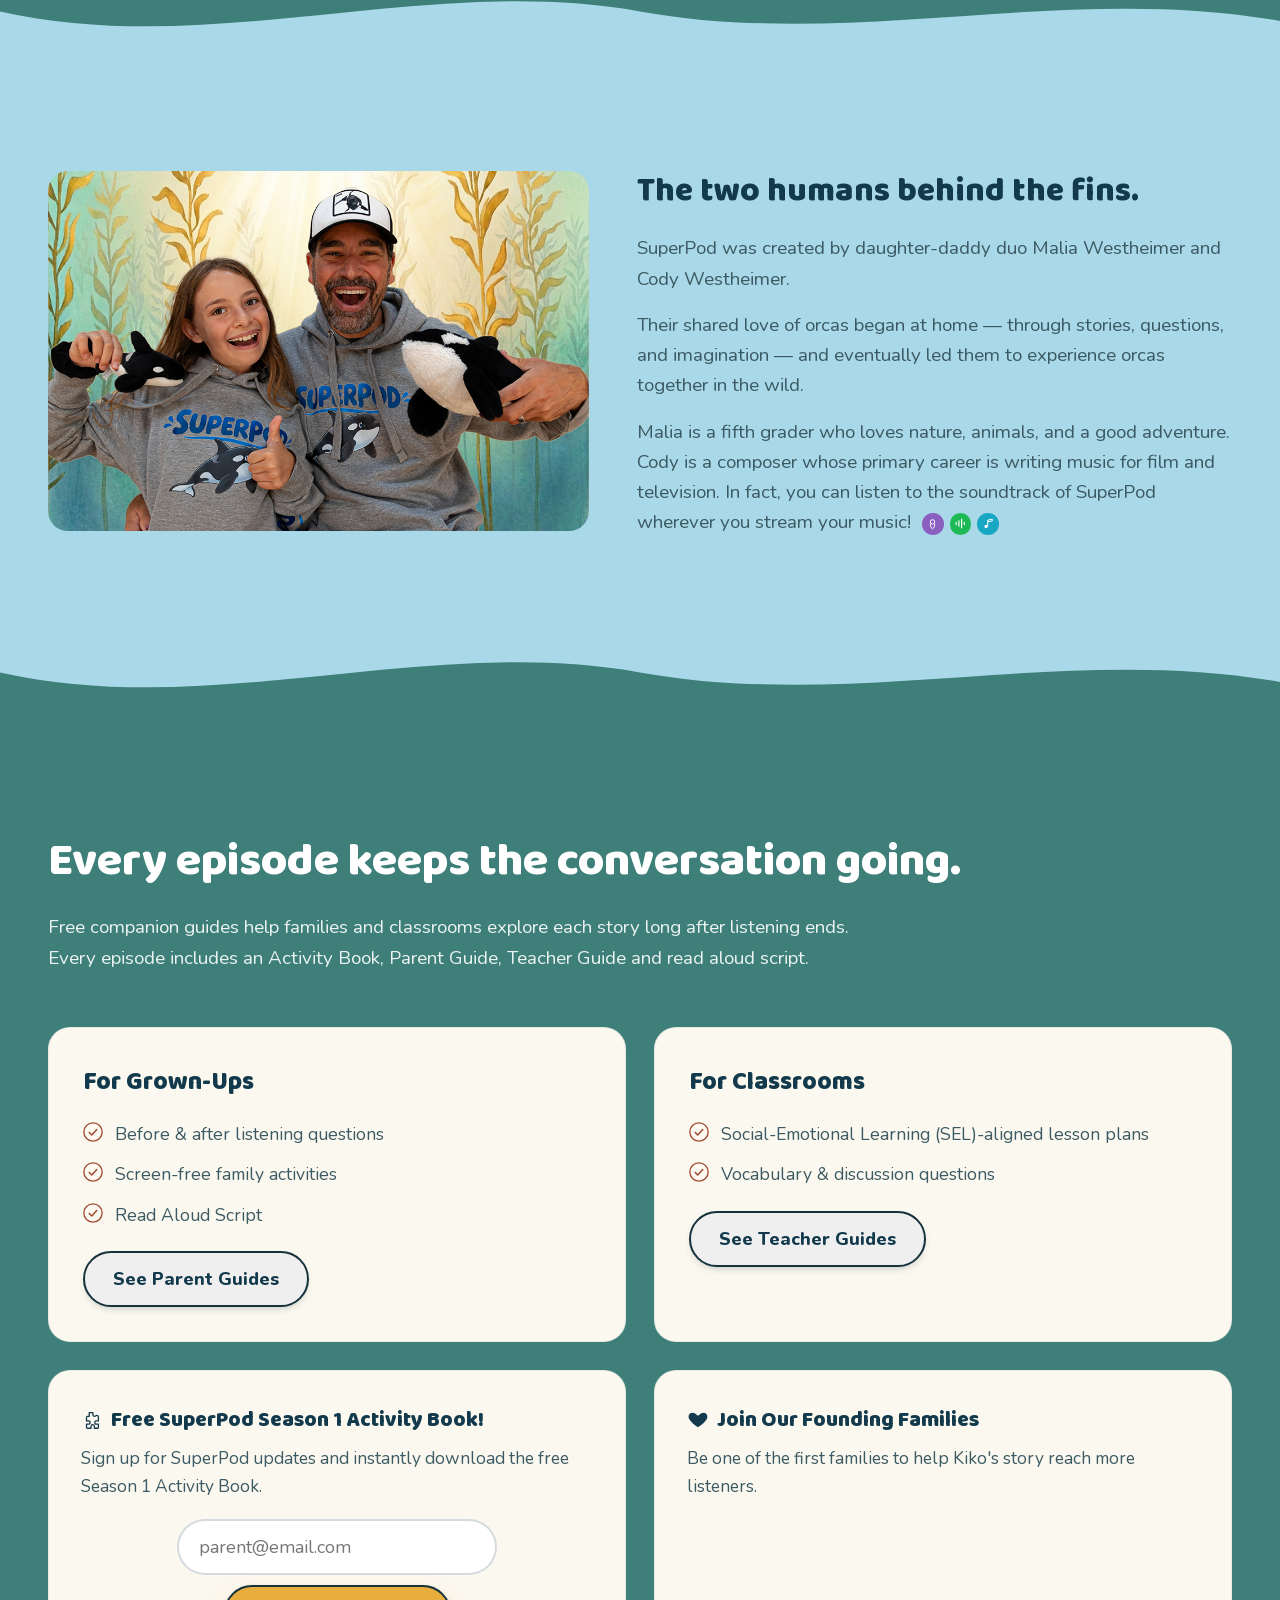
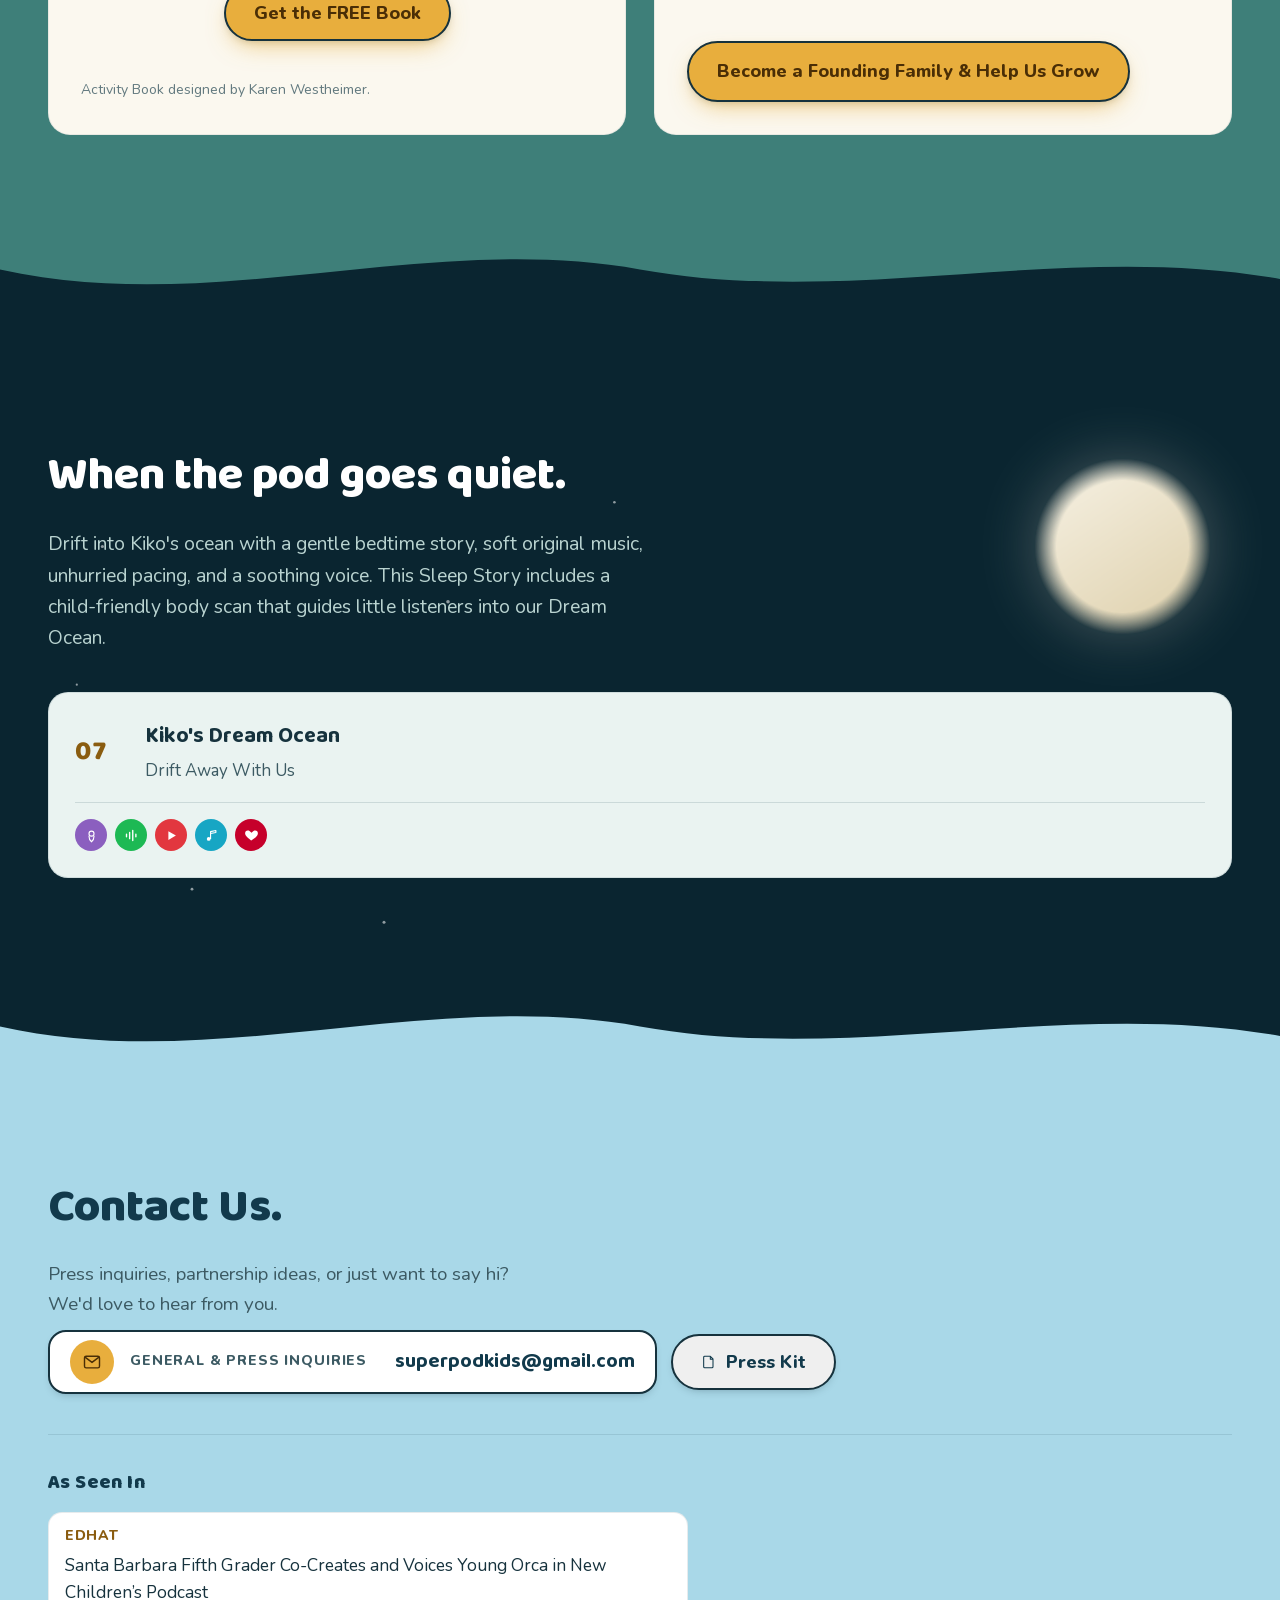
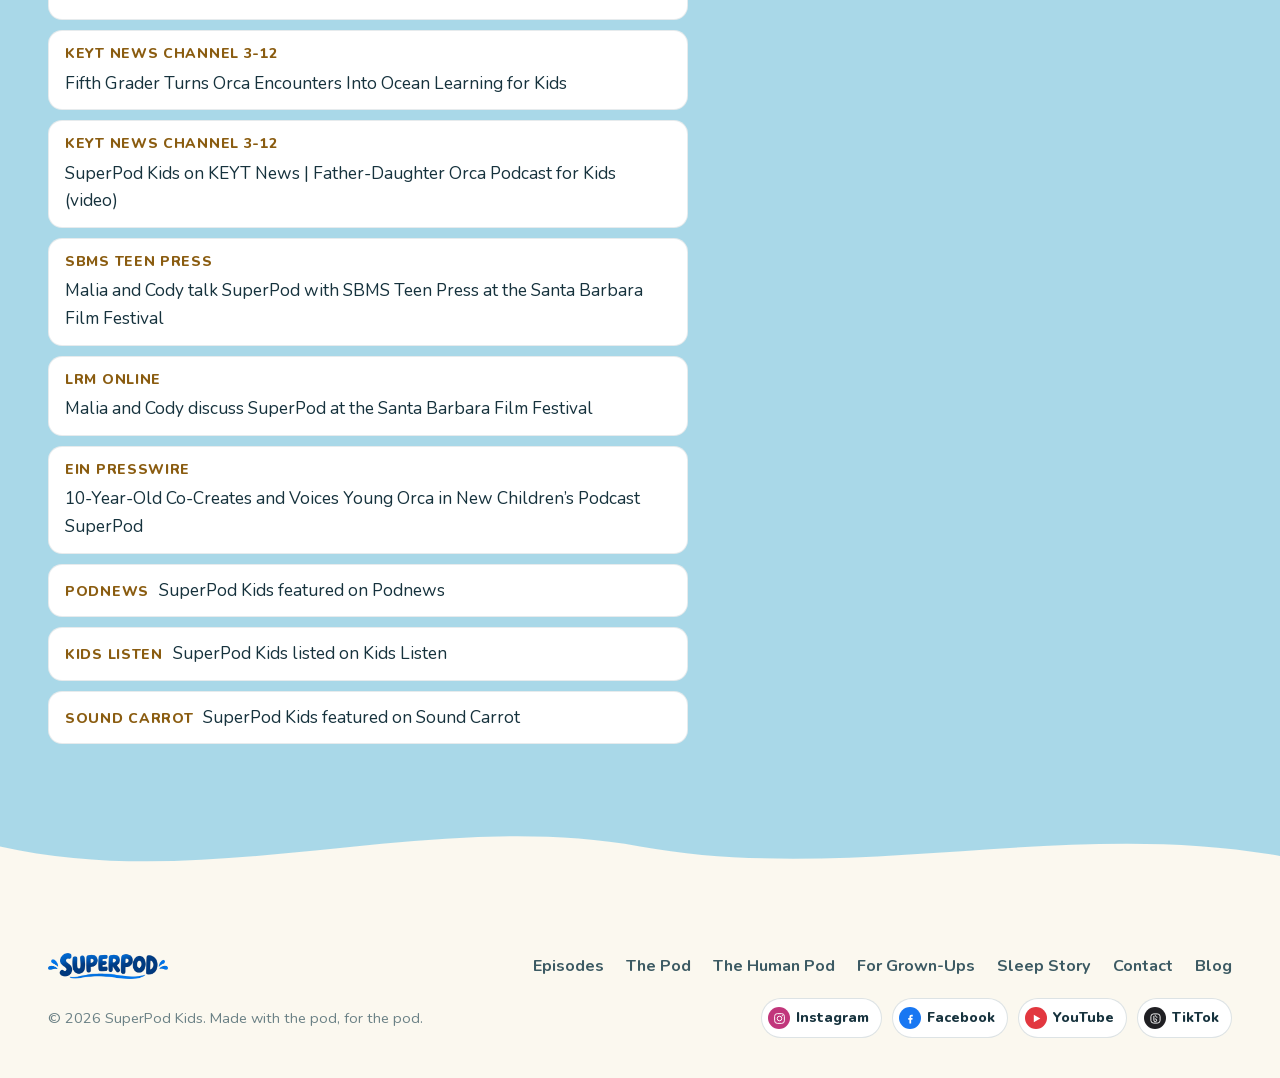
==== commit 8e66b96e: "Add files via upload" ====
--- a/index.html
+++ b/index.html
@@ -32,7 +32,7 @@
 <meta name="twitter:description" content="Join Kiko, a kind and curious young orca, on gentle story-time adventures about friendship, courage, and belonging.">
 <meta name="twitter:image" content="https://superpodkids.com/assets/pod/hero-shot.png">
 
-<link rel="stylesheet" href="css/style.css">
+<link rel="stylesheet" href="css/style.css?v=20261119">
 
 <script type="application/ld+json">
 {
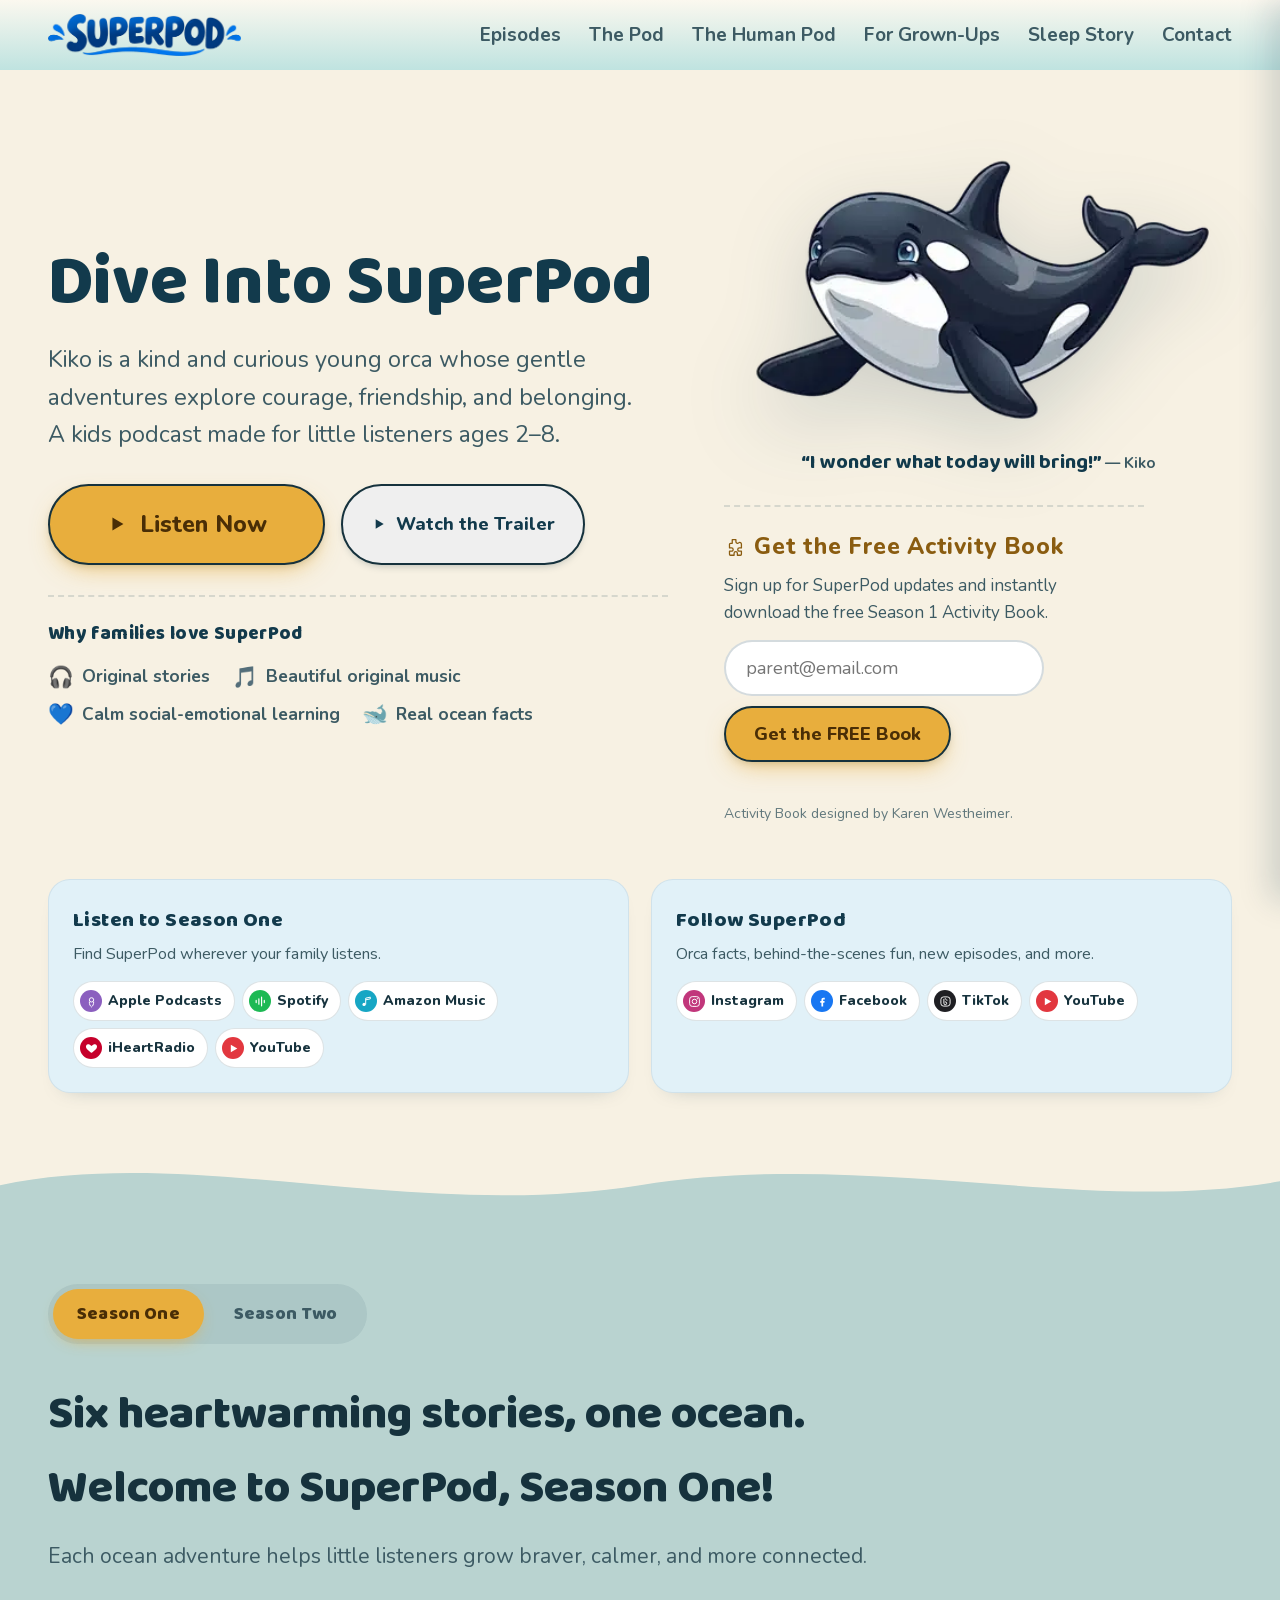
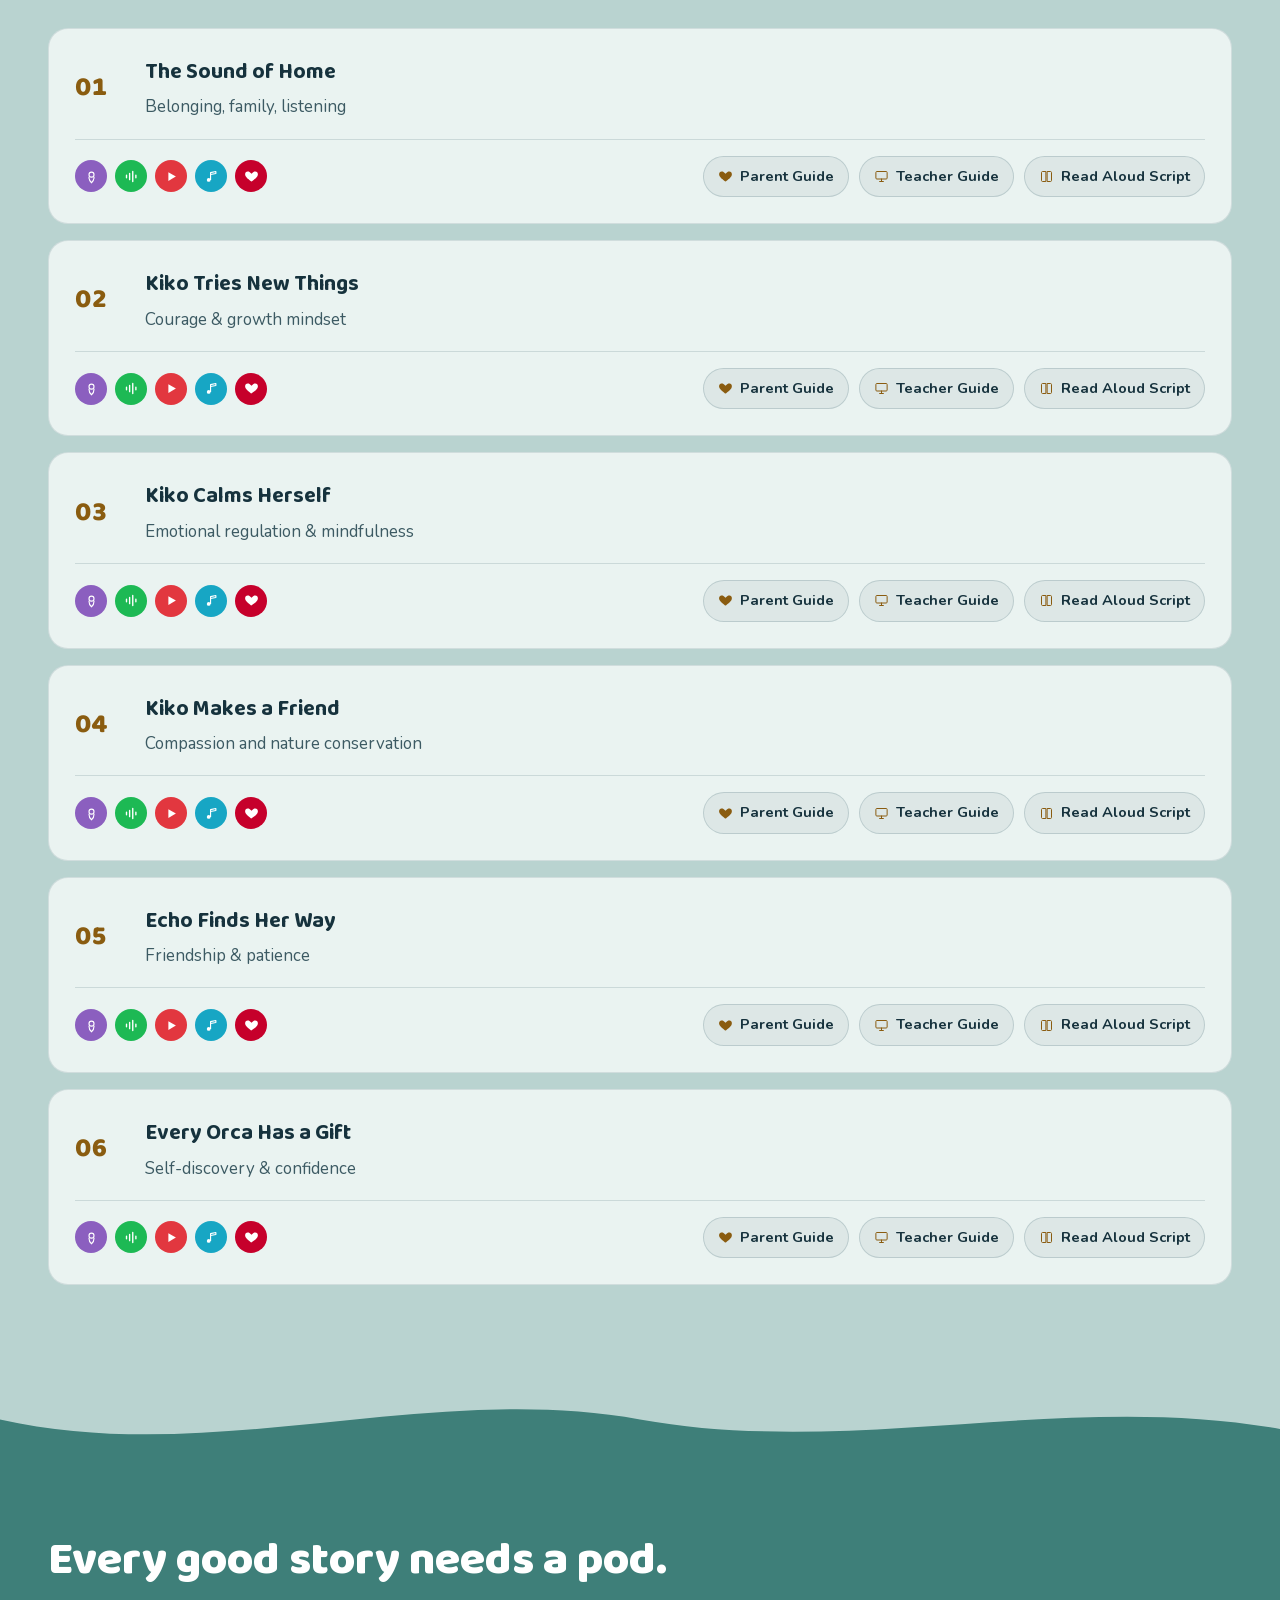
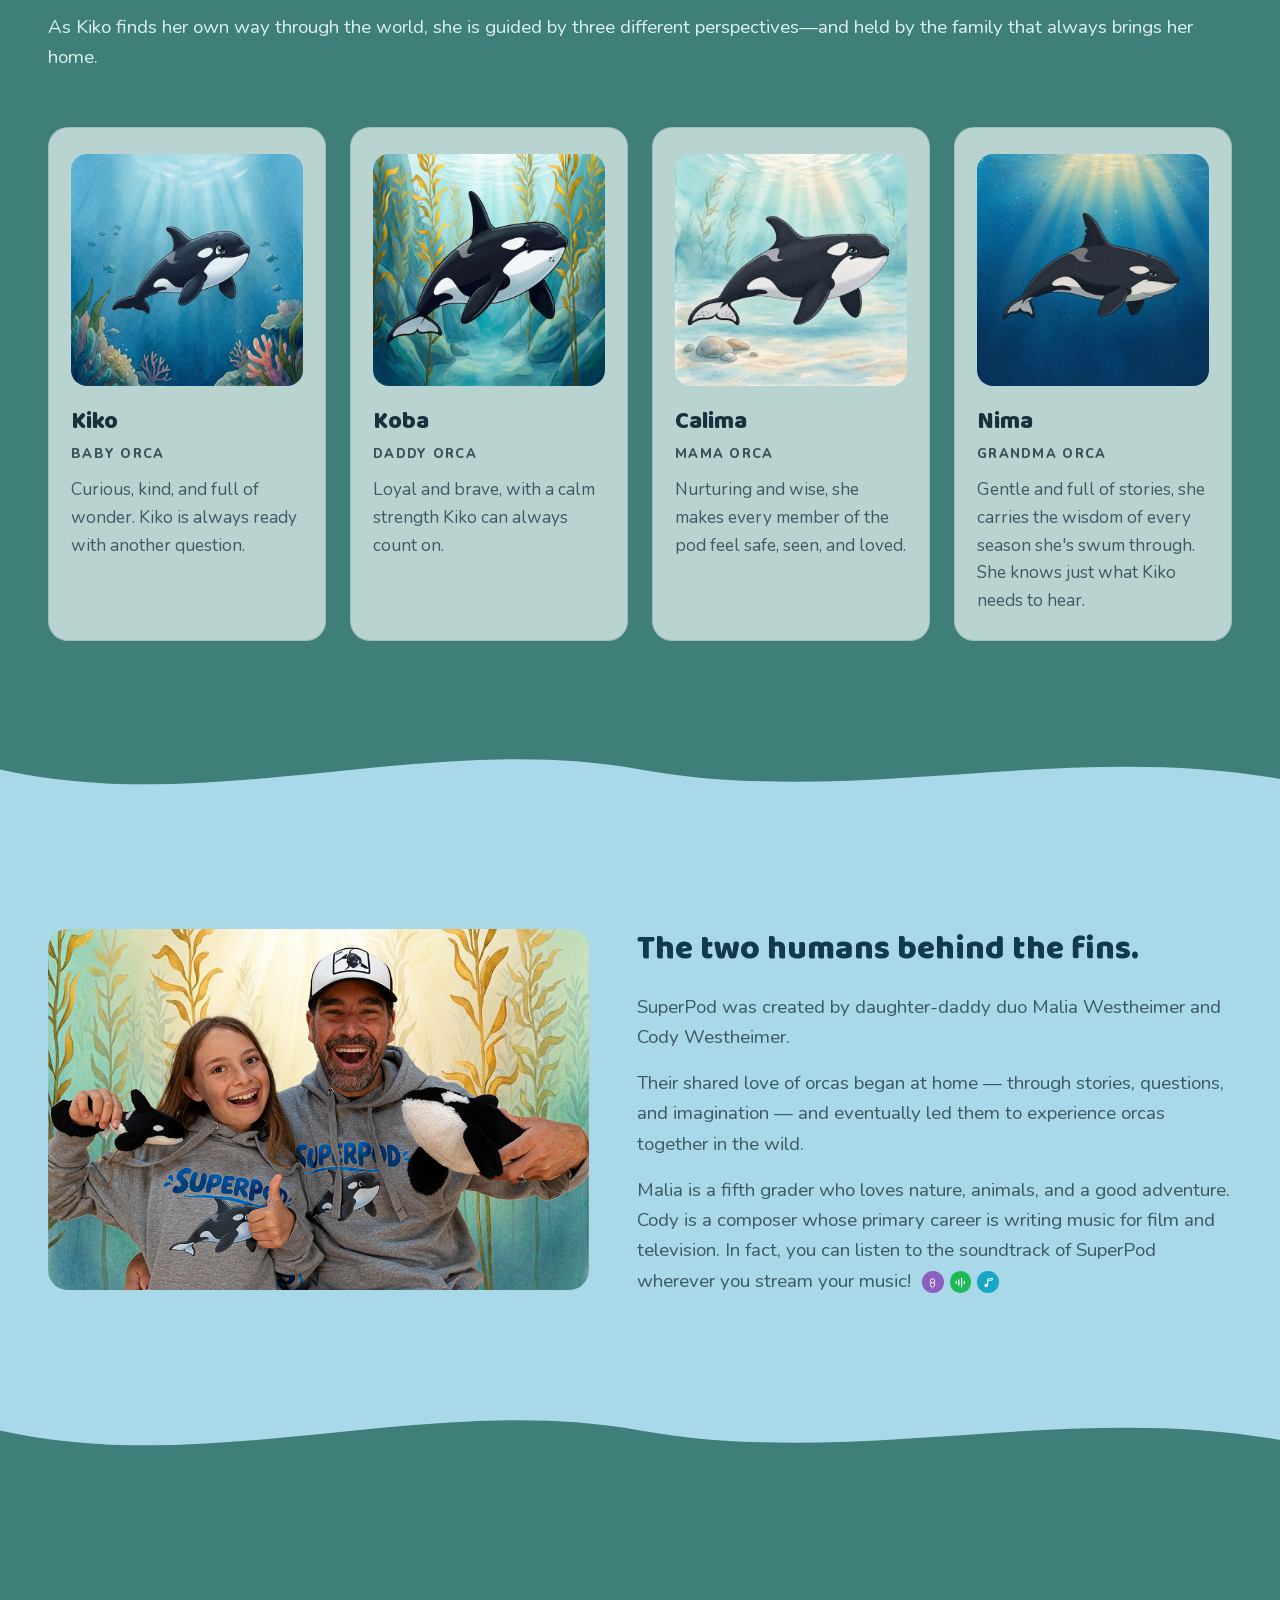
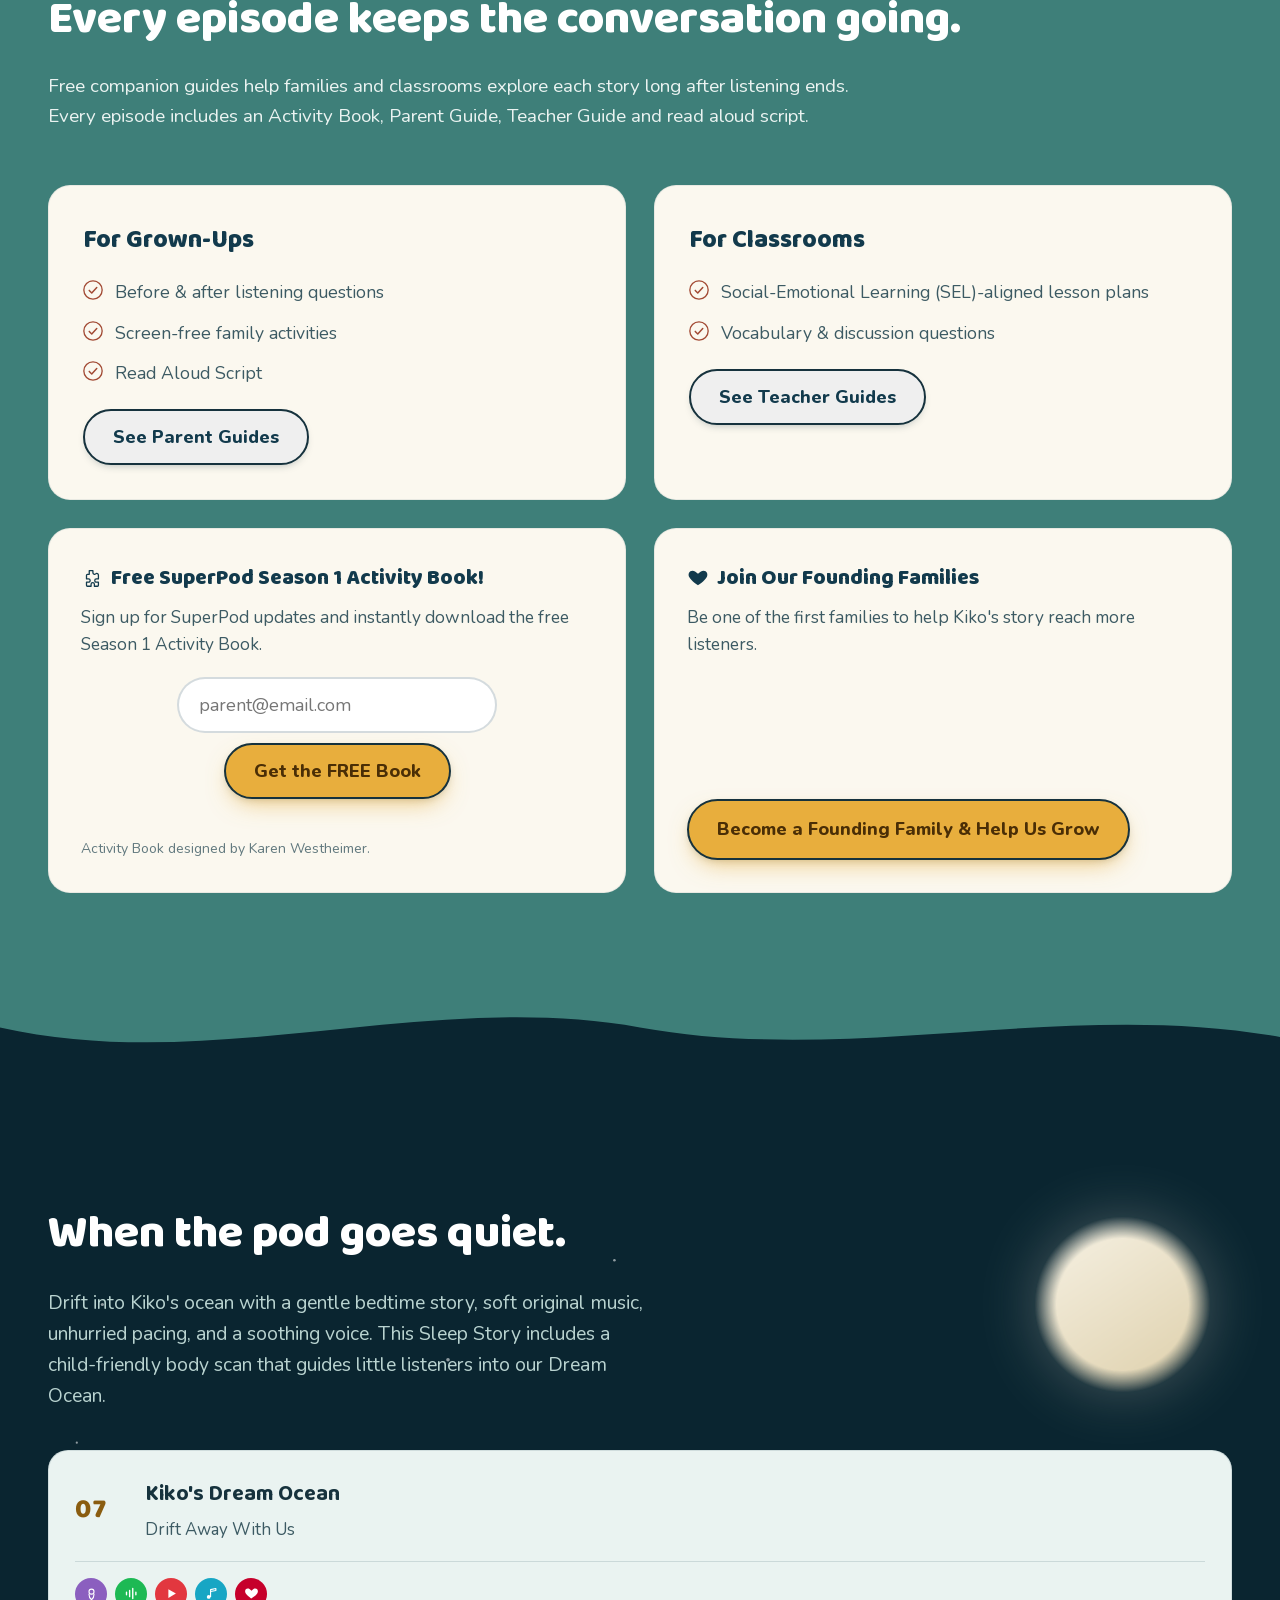
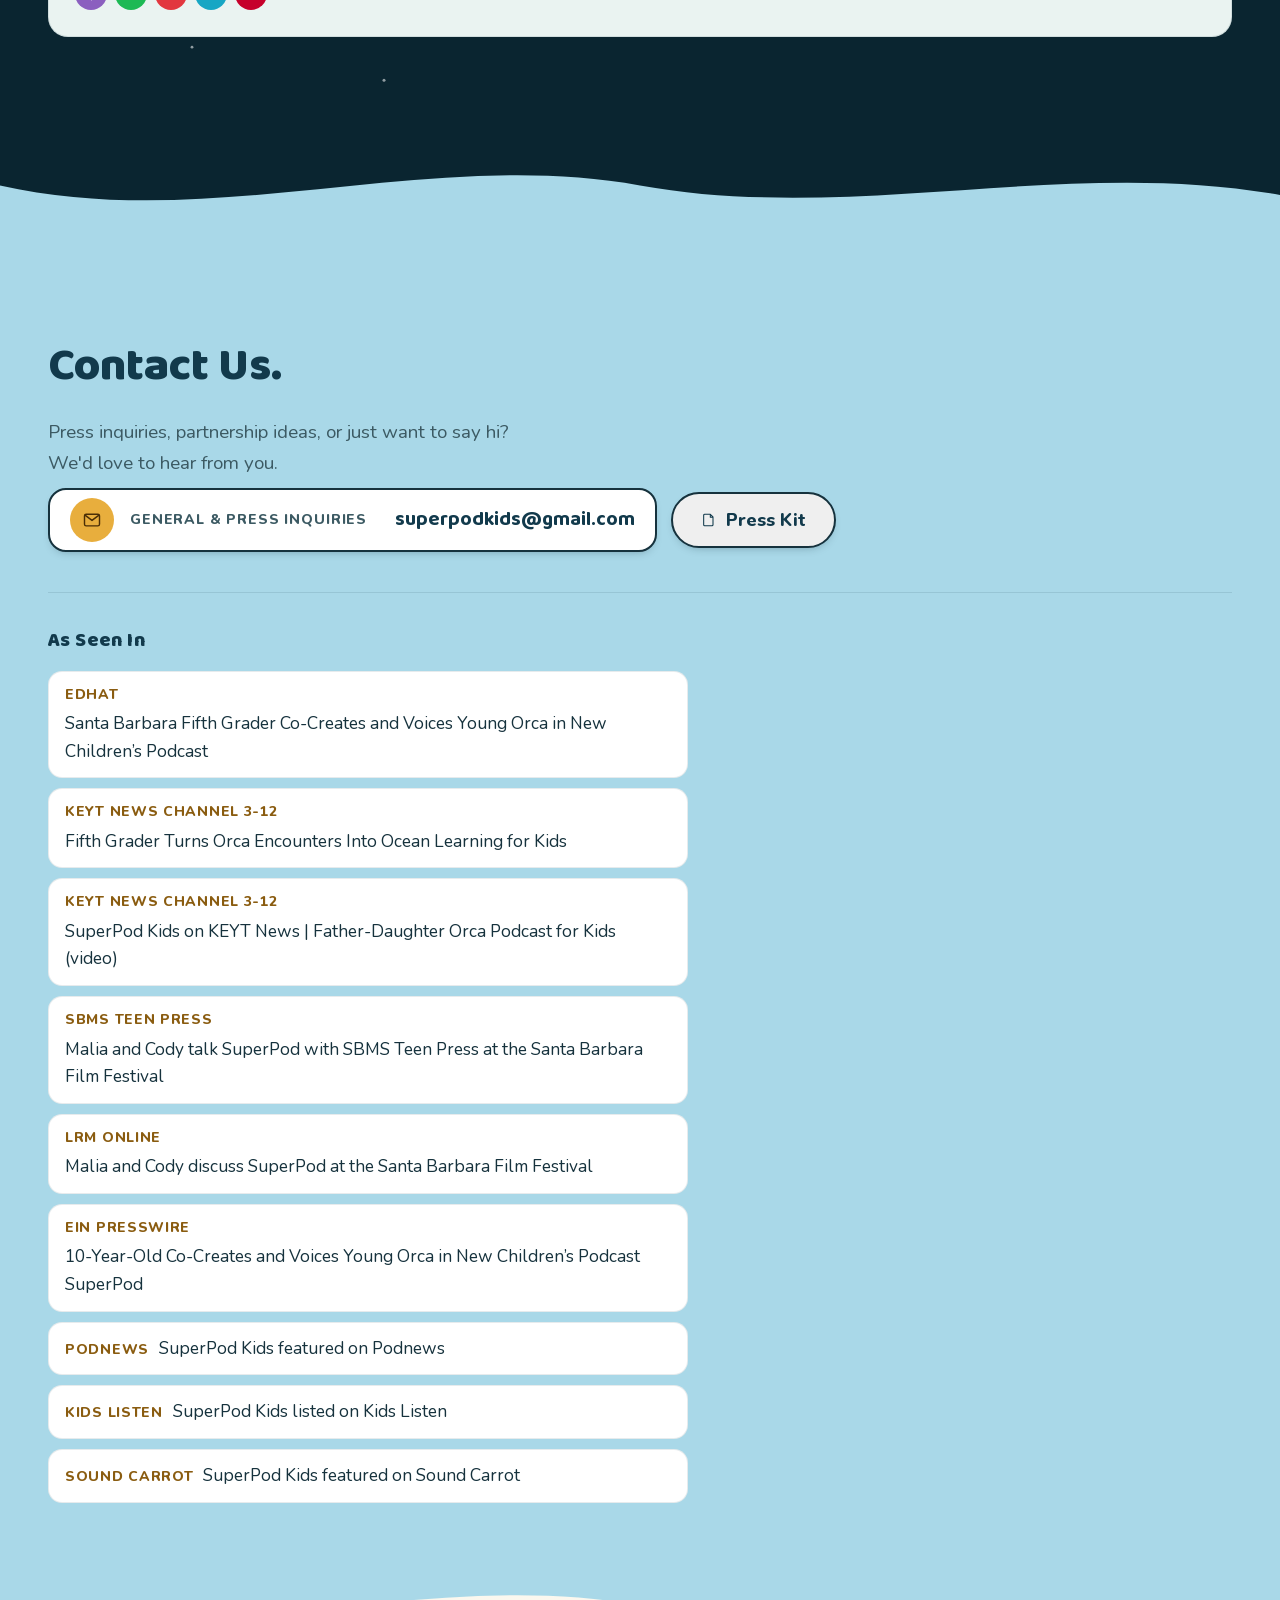
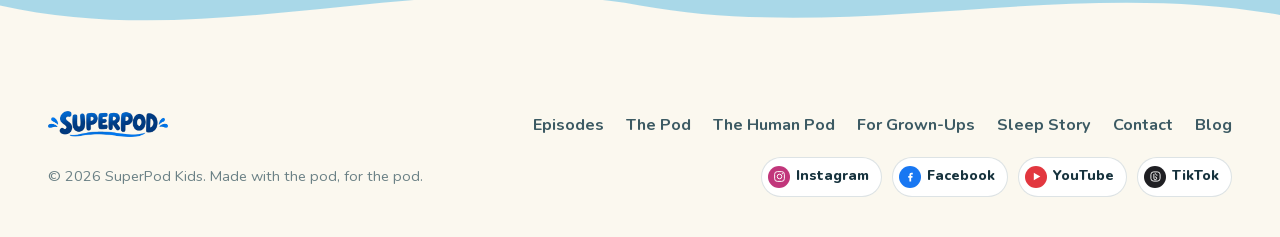
==== commit 5ff9cd59: "Add files via upload" ====
--- a/index.html
+++ b/index.html
@@ -294,10 +294,10 @@
   <section class="band-season" id="episodes">
     <div class="wrap">
       <div class="season-tabs reveal" role="tablist" aria-label="Choose a season">
-        <button type="button" class="season-tab" role="tab" id="tab-season-2" aria-controls="season-2" aria-selected="true" data-season="2">Season Two</button>
-        <button type="button" class="season-tab" role="tab" id="tab-season-1" aria-controls="season-1" aria-selected="false" data-season="1" tabindex="-1">Season One</button>
-      </div>
-      <div class="season-panel" id="season-2" role="tabpanel" aria-labelledby="tab-season-2">
+        <button type="button" class="season-tab" role="tab" id="tab-season-1" aria-controls="season-1" aria-selected="true" data-season="1">Season One</button>
+        <button type="button" class="season-tab" role="tab" id="tab-season-2" aria-controls="season-2" aria-selected="false" data-season="2" tabindex="-1">Season Two</button>
+      </div>
+      <div class="season-panel" id="season-2" role="tabpanel" aria-labelledby="tab-season-2" hidden>
       <div class="band-head reveal">
         <h2>Season Two has begun. Come back to the ocean!</h2>
         <p class="band-sub">New SuperPod adventures arrive about once a month. Episode 1, our Winter Special, is out now.</p>
@@ -355,7 +355,7 @@
         </article>
       </div>
       </div>
-      <div class="season-panel" id="season-1" role="tabpanel" aria-labelledby="tab-season-1" hidden>
+      <div class="season-panel" id="season-1" role="tabpanel" aria-labelledby="tab-season-1">
       <div class="band-head reveal">
         <h2>Six heartwarming stories, one ocean. Welcome to SuperPod, Season One!</h2>
         <p class="band-sub">Each ocean adventure helps little listeners grow braver, calmer, and more connected.</p>
@@ -1002,7 +1002,7 @@
   document.querySelectorAll('.signup-form').forEach(wireKitForm);
 
 
-  // Season tabs (Season Two shown by default). Exposes window.showSeason so other
+  // Season tabs (Season One shown by default). Exposes window.showSeason so other
   // scripts (the hero "Listen Now" button) can reveal Season One before scrolling.
   (function(){
     var tabs = Array.prototype.slice.call(document.querySelectorAll('.season-tab'));
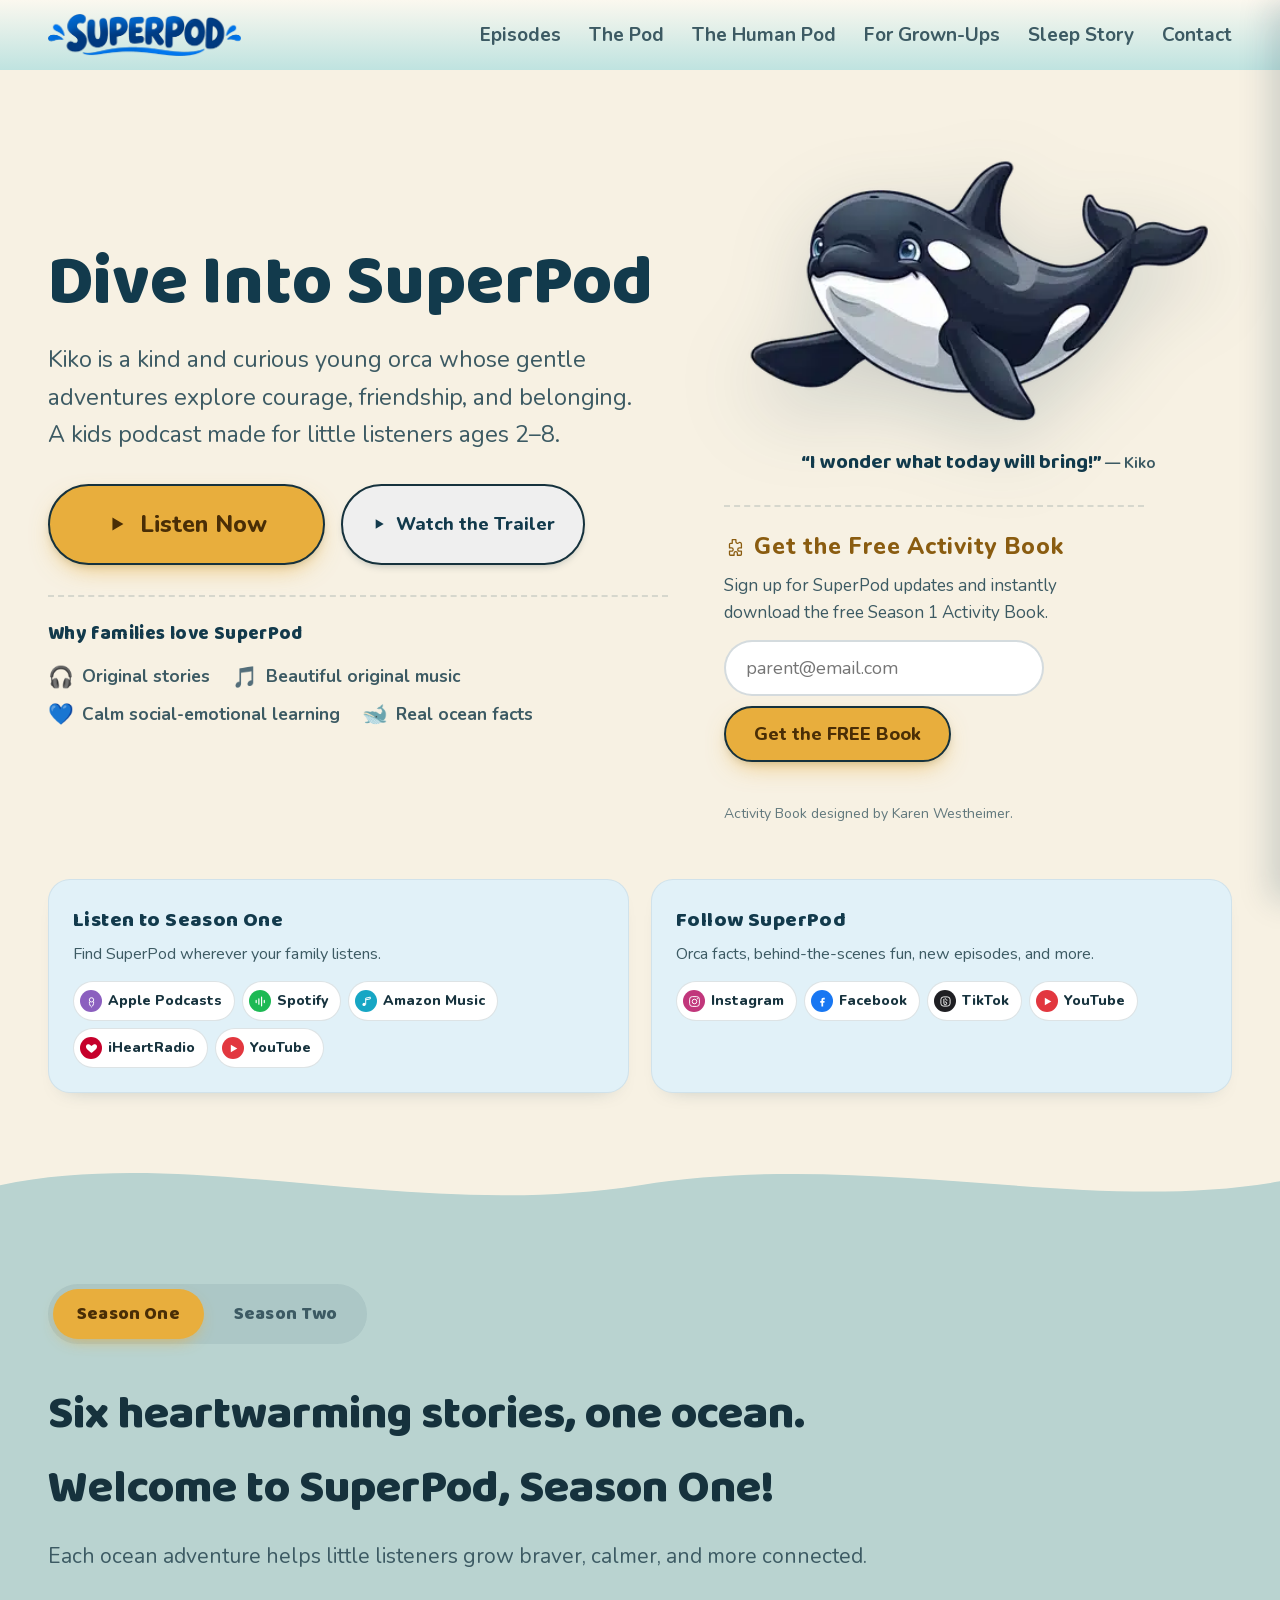
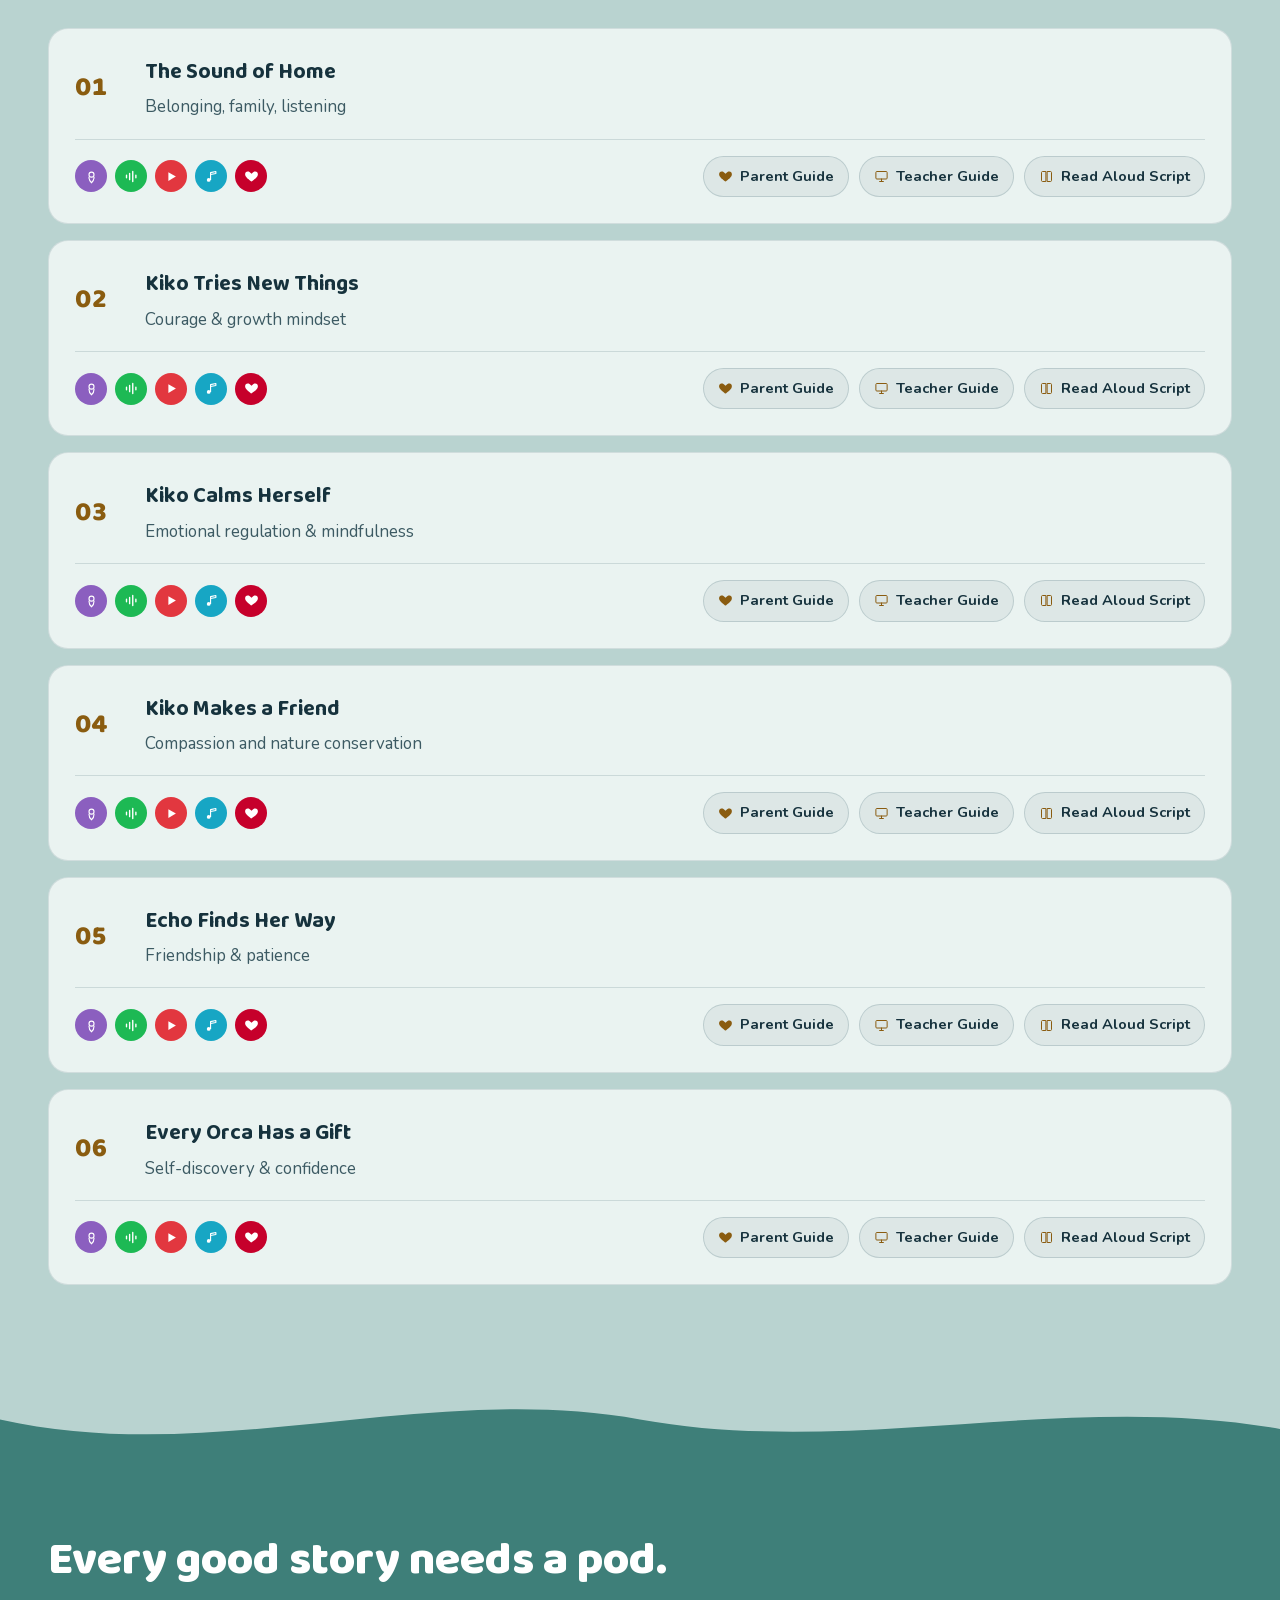
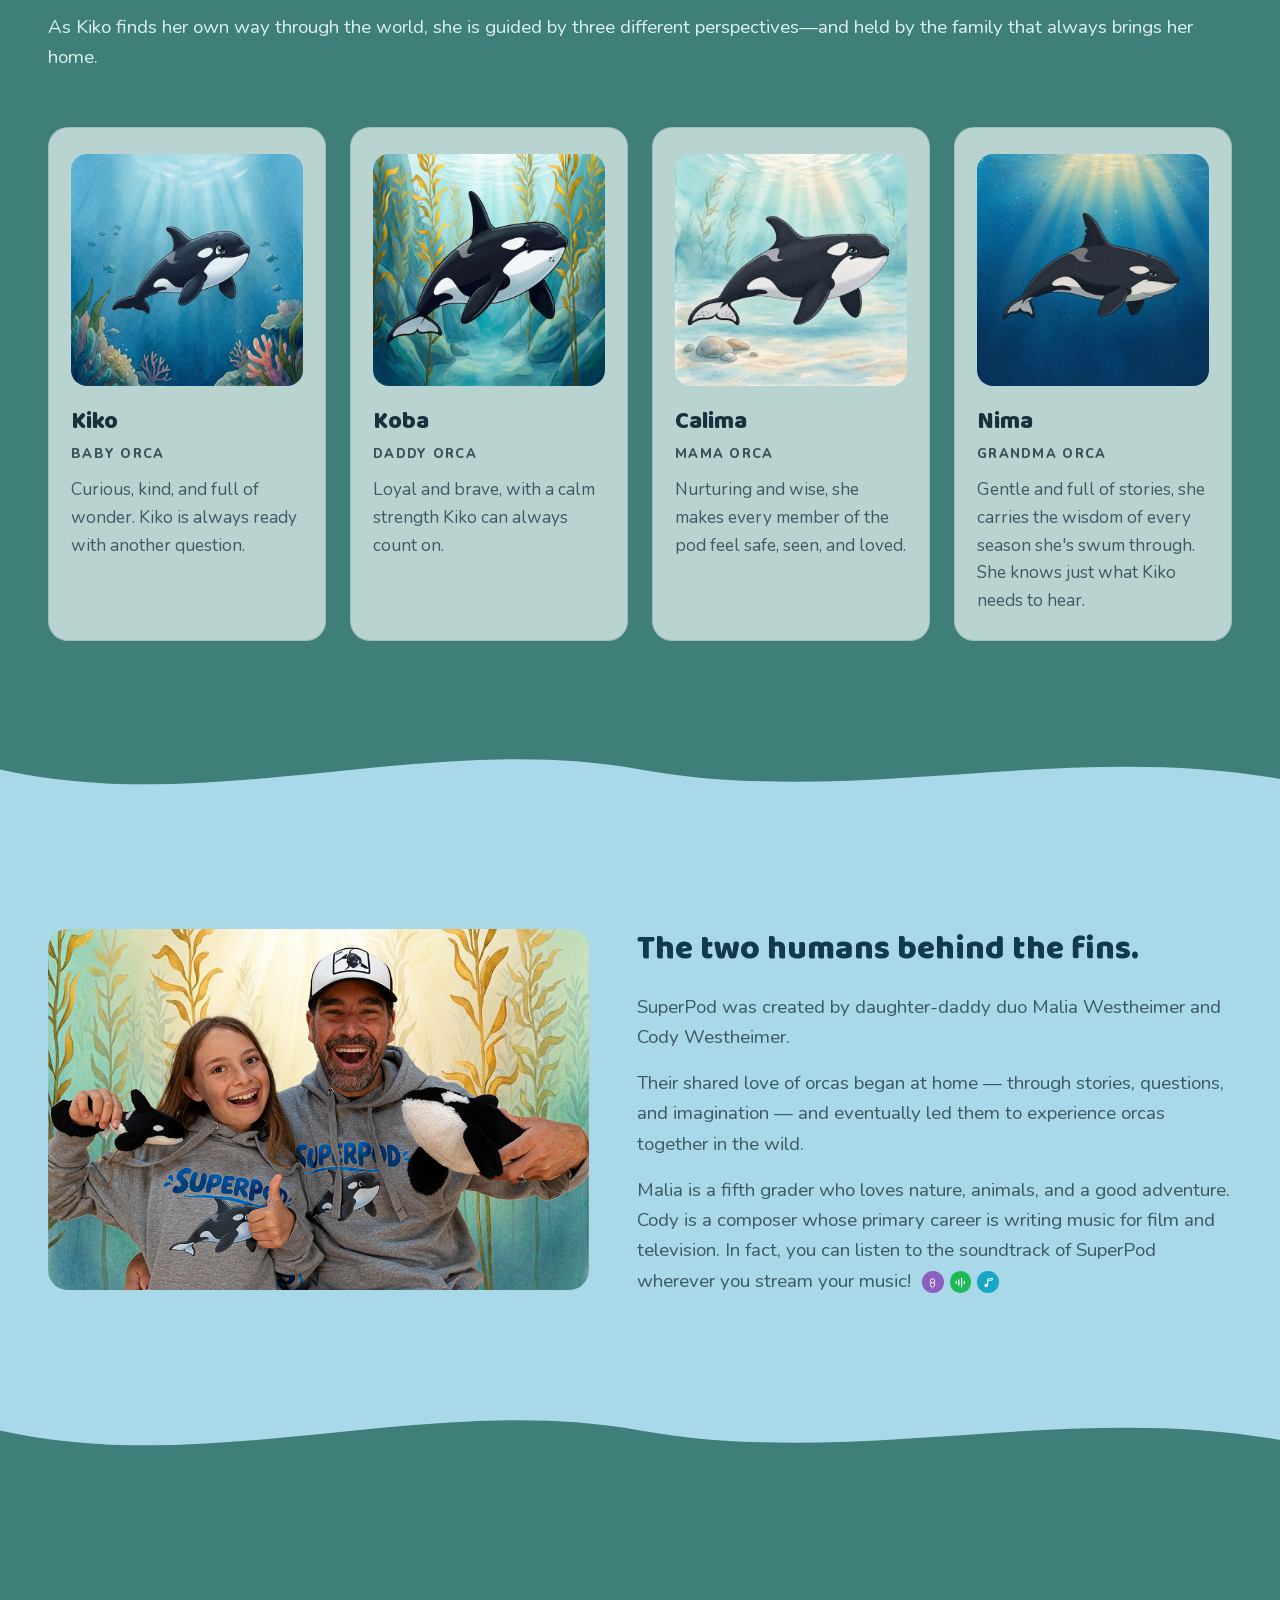
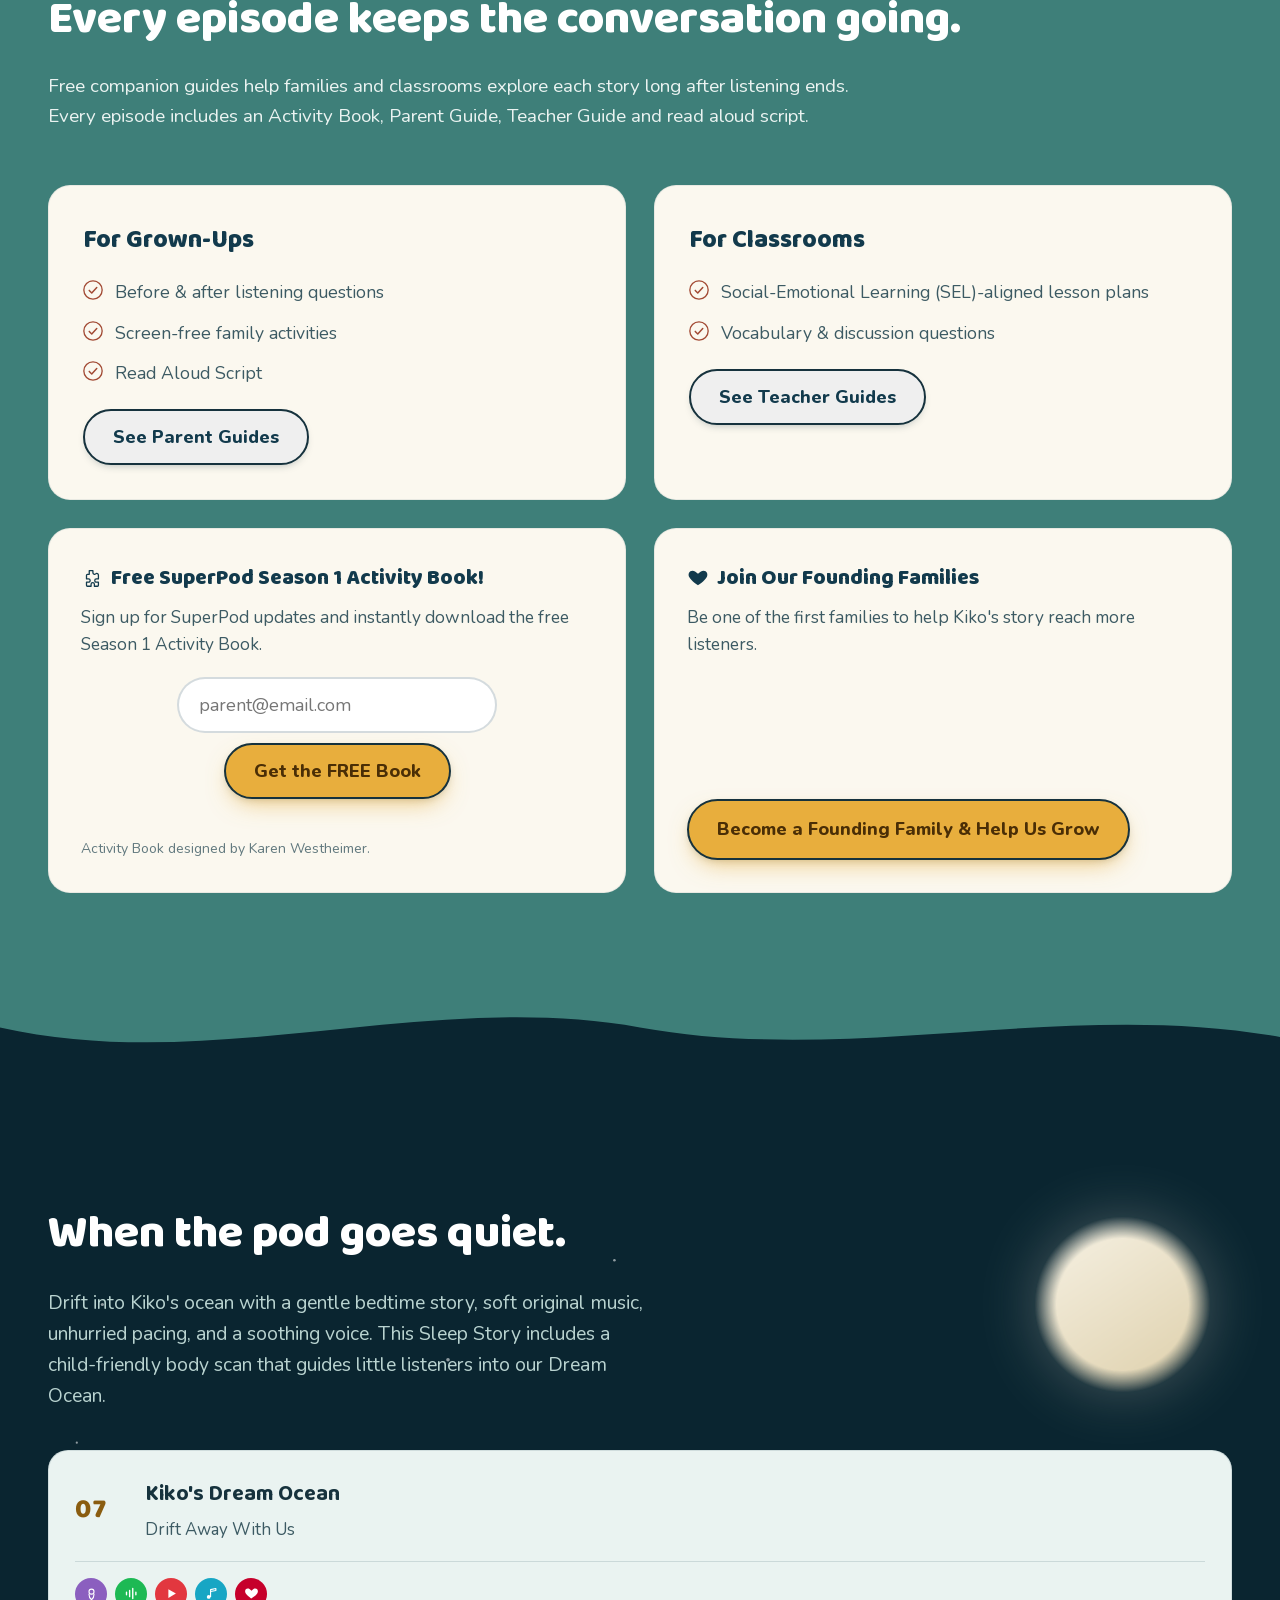
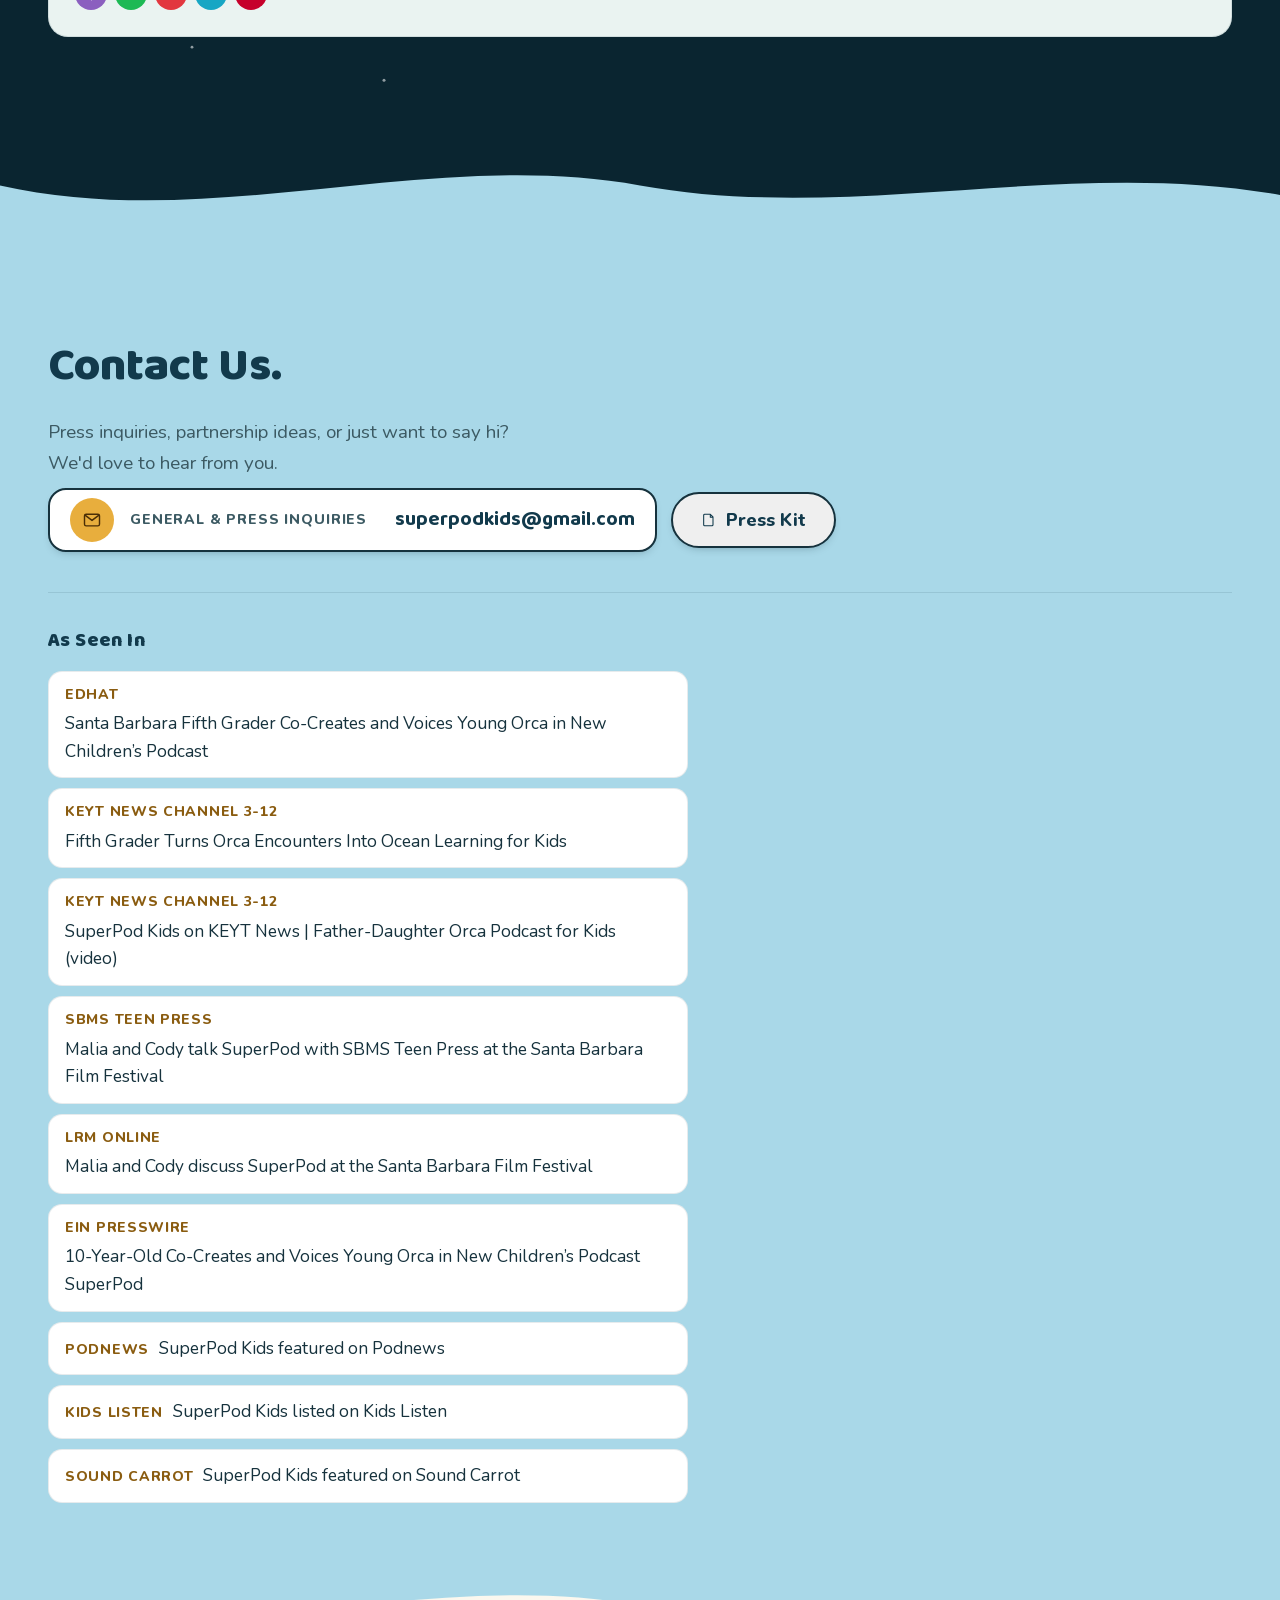
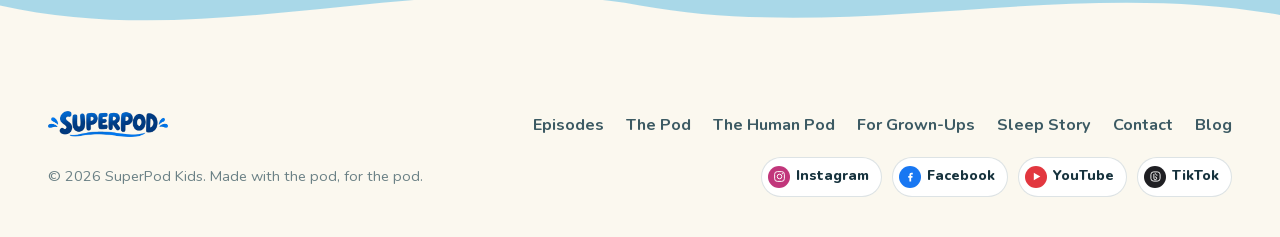
==== commit 9585bf43: "Add files via upload" ====
--- a/index.html
+++ b/index.html
@@ -300,9 +300,36 @@
       <div class="season-panel" id="season-2" role="tabpanel" aria-labelledby="tab-season-2" hidden>
       <div class="band-head reveal">
         <h2>Season Two has begun. Come back to the ocean!</h2>
-        <p class="band-sub">New SuperPod adventures arrive about once a month. Episode 1, our Winter Special, is out now.</p>
+        <p class="band-sub">New SuperPod adventures arrive about once a month. Start with a short welcome, then dive into Episode 1, our Winter Special.</p>
       </div>
       <div class="ep-list">
+        <article class="ep-card reveal" id="s2-ep-0">
+          <div class="ep-head">
+            <span class="ep-num">00</span>
+            <div><div class="ep-title">Welcome to Kiko&rsquo;s Ocean!</div><div class="ep-theme">Welcome, family &amp; the kelp forest</div></div>
+            <span class="ep-tag ready">Season 2 Introduction</span>
+          </div>
+          <p class="ep-blurb">Come swim with Kiko! In this short introduction to Season Two, you&rsquo;ll meet a curious young orca and her family, dive into the kelp forest, and get to know the ocean these killer whales call home.</p>
+
+          <div class="ep-player ep-player-embed">
+            <div id='buzzsprout-player-20158376'></div><script type='text/javascript' charset='utf-8' src='https://www.buzzsprout.com/2593605/episodes/20158376.js?container_id=buzzsprout-player-20158376&player=small'></script>
+          </div>
+
+          <div class="ep-actions">
+            <div class="ep-listen-row">
+              <div class="ep-listen-panel">
+                <div class="ep-platforms">
+                                <a class="pf-btn" style="--pf:var(--pf-apple)" href="https://podcasts.apple.com/us/podcast/superpod-kids/id6798877660" target="_blank" rel="noopener noreferrer" title="Apple Podcasts" aria-label="Listen to Welcome to Kiko&rsquo;s Ocean on Apple Podcasts (opens in a new tab)"><svg viewBox="0 0 24 24"><use href="#icon-podcast"/></svg></a>
+                                <a class="pf-btn" style="--pf:var(--pf-spotify)" href="https://open.spotify.com/show/0342GcWwxsIphIWlOLMzD1" target="_blank" rel="noopener noreferrer" title="Spotify" aria-label="Listen to Welcome to Kiko&rsquo;s Ocean on Spotify (opens in a new tab)"><svg viewBox="0 0 24 24"><use href="#icon-wave"/></svg></a>
+                                <a class="pf-btn" style="--pf:var(--pf-youtube)" href="https://www.youtube.com/@superpodkids" target="_blank" rel="noopener noreferrer" title="YouTube" aria-label="Listen to Welcome to Kiko&rsquo;s Ocean on YouTube (opens in a new tab)"><svg viewBox="0 0 24 24"><use href="#icon-play"/></svg></a>
+                                <a class="pf-btn" style="--pf:var(--pf-amazon)" href="https://music.amazon.com/podcasts/fcaa8967-5daf-4598-b0cb-c3a56c46f9f2/superpod-kids" target="_blank" rel="noopener noreferrer" title="Amazon Music" aria-label="Listen to Welcome to Kiko&rsquo;s Ocean on Amazon Music (opens in a new tab)"><svg viewBox="0 0 24 24"><use href="#icon-note"/></svg></a>
+                                <a class="pf-btn" style="--pf:var(--pf-iheart)" href="https://www.iheart.com/podcast/953-superpod-kids-340482207/" target="_blank" rel="noopener noreferrer" title="iHeartRadio" aria-label="Listen to Welcome to Kiko&rsquo;s Ocean on iHeartRadio (opens in a new tab)"><svg viewBox="0 0 24 24"><use href="#icon-heart"/></svg></a>
+                                </div>
+              </div>
+            </div>
+          </div>
+        </article>
+
         <article class="ep-card reveal" id="s2-ep-1">
           <div class="ep-head">
             <span class="ep-num">01</span>
